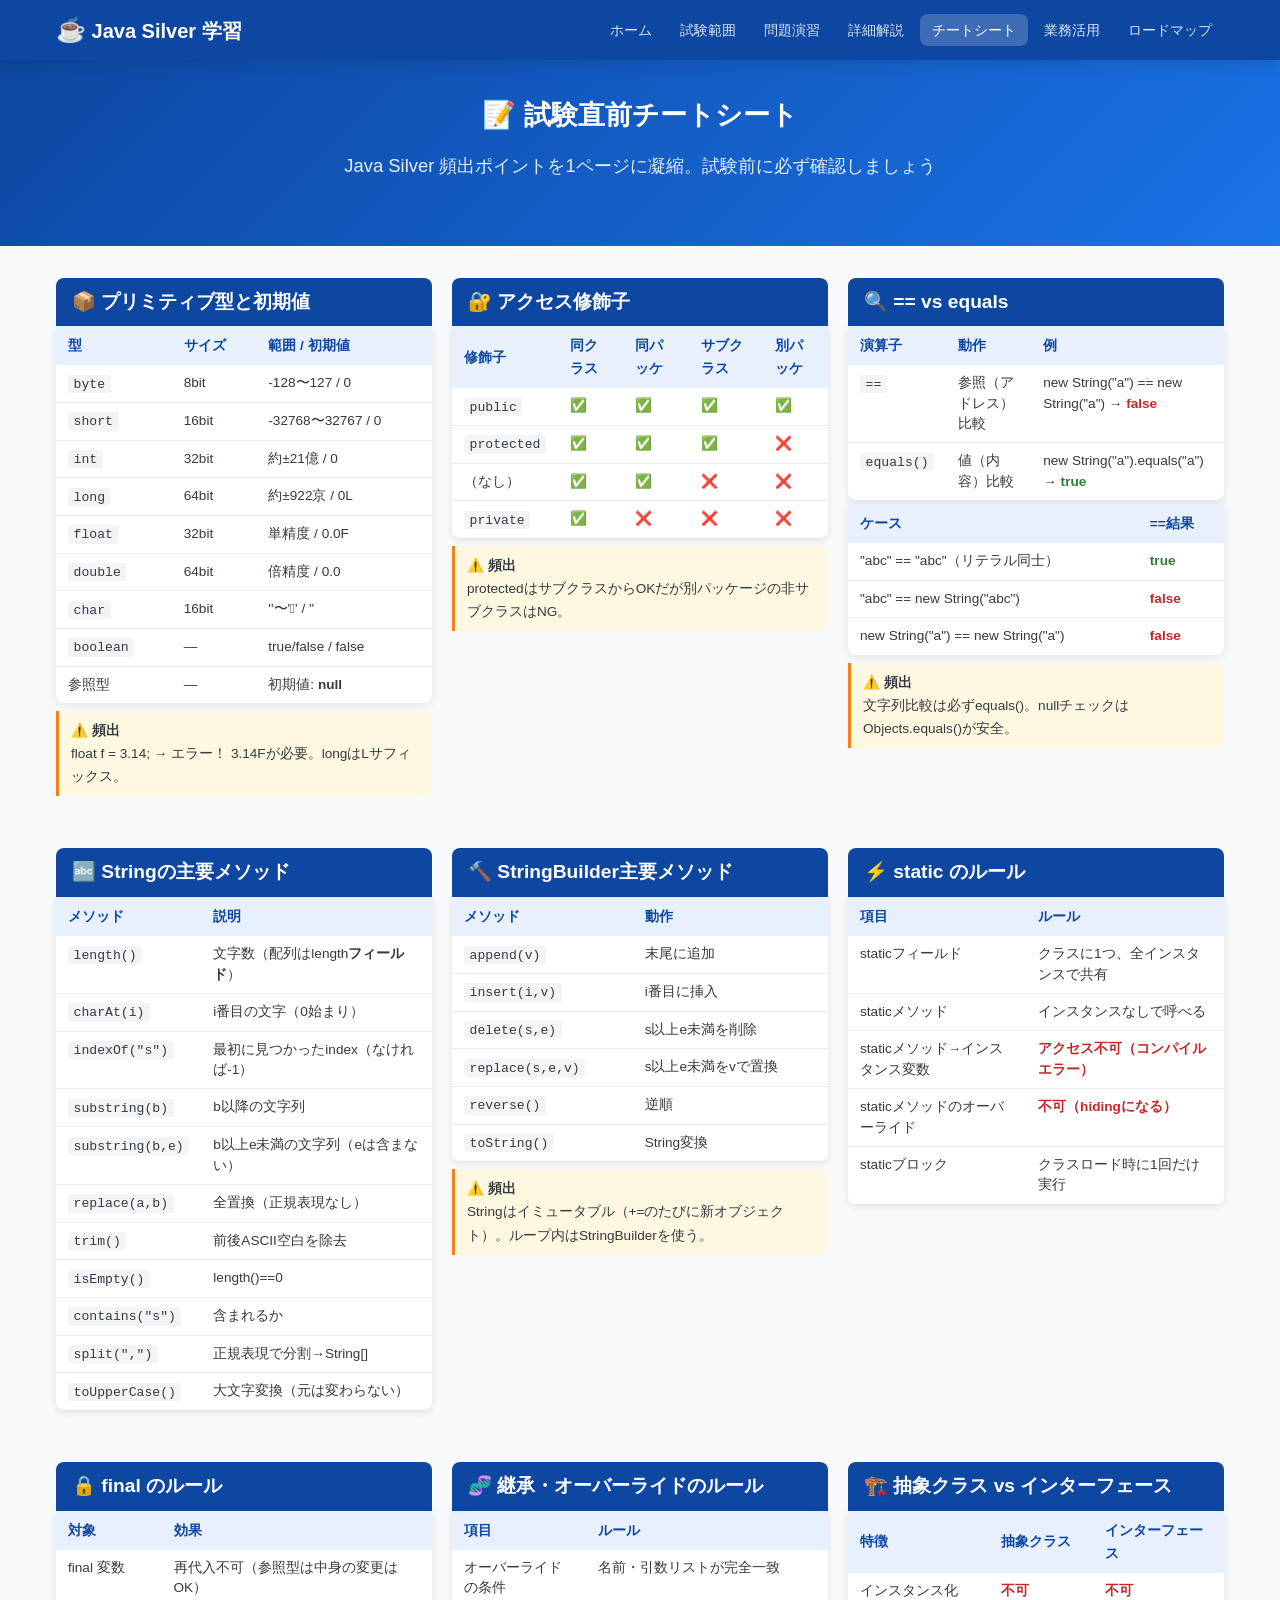
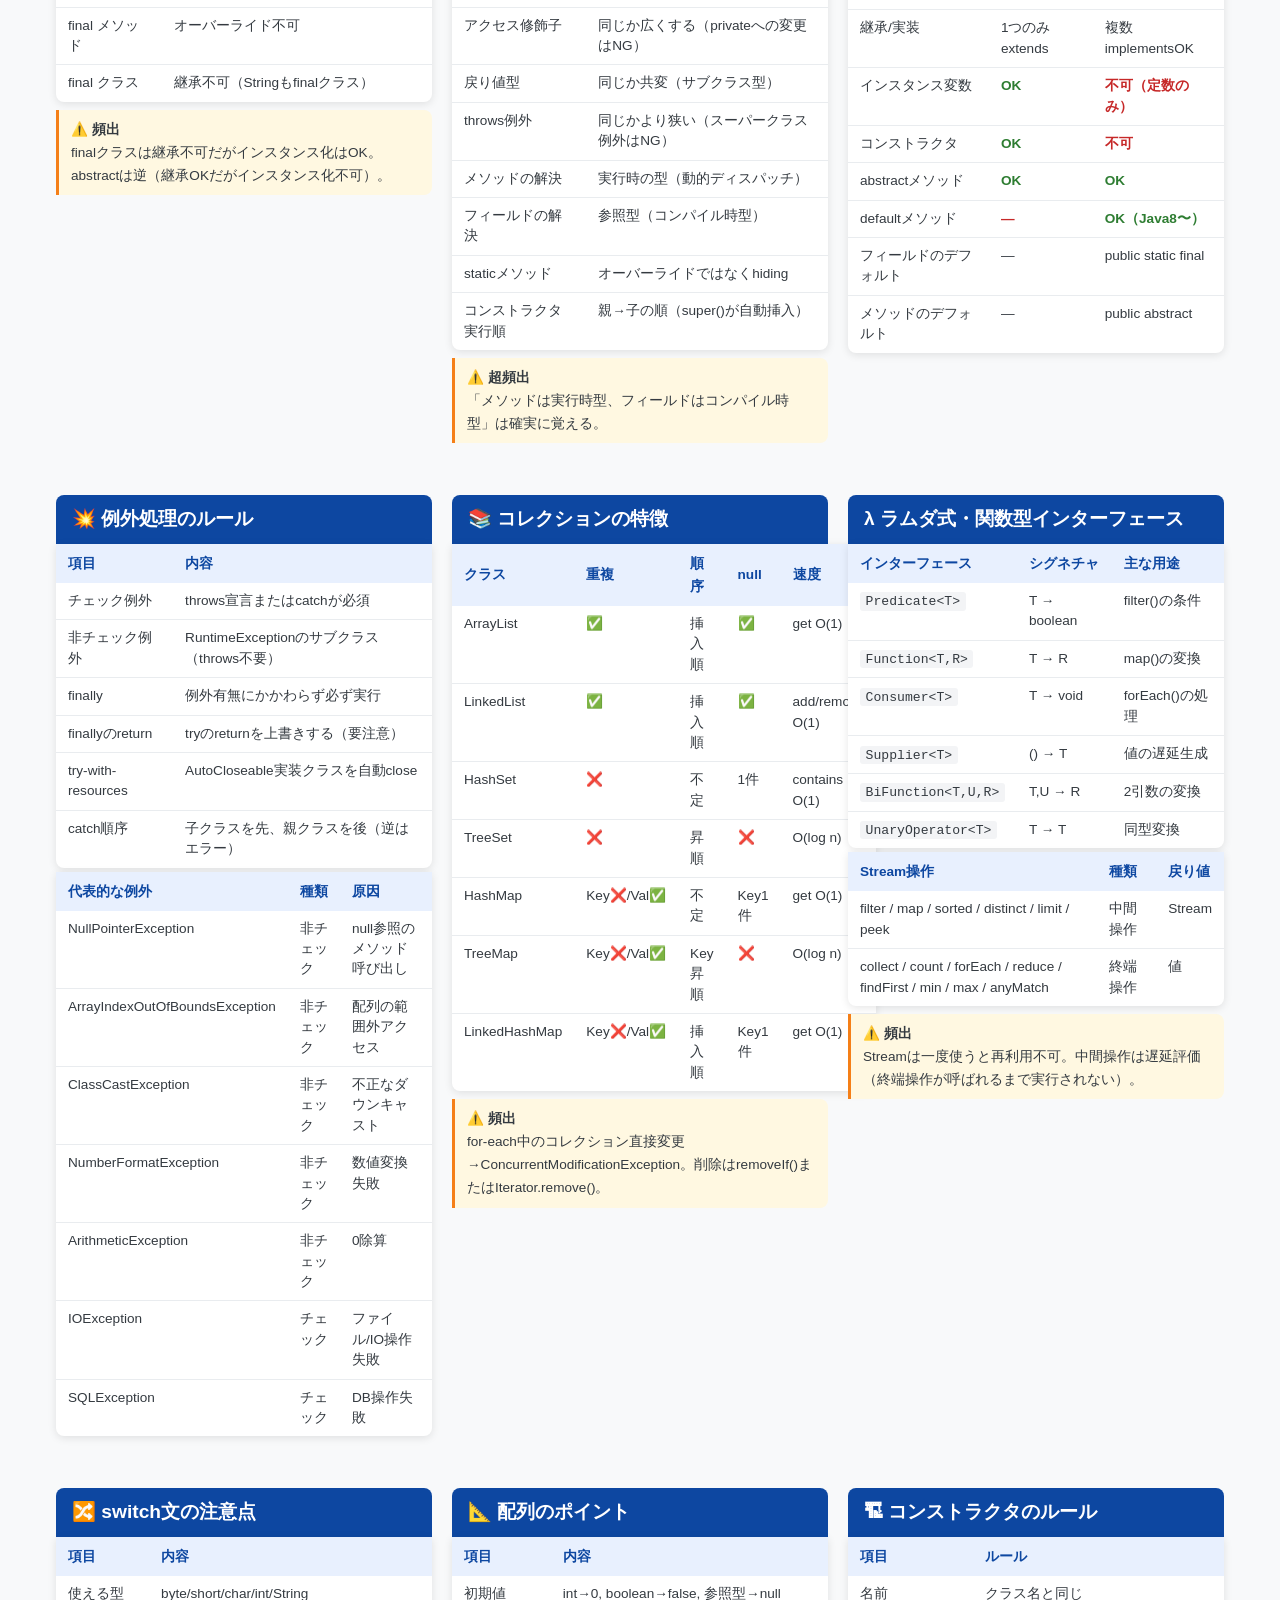
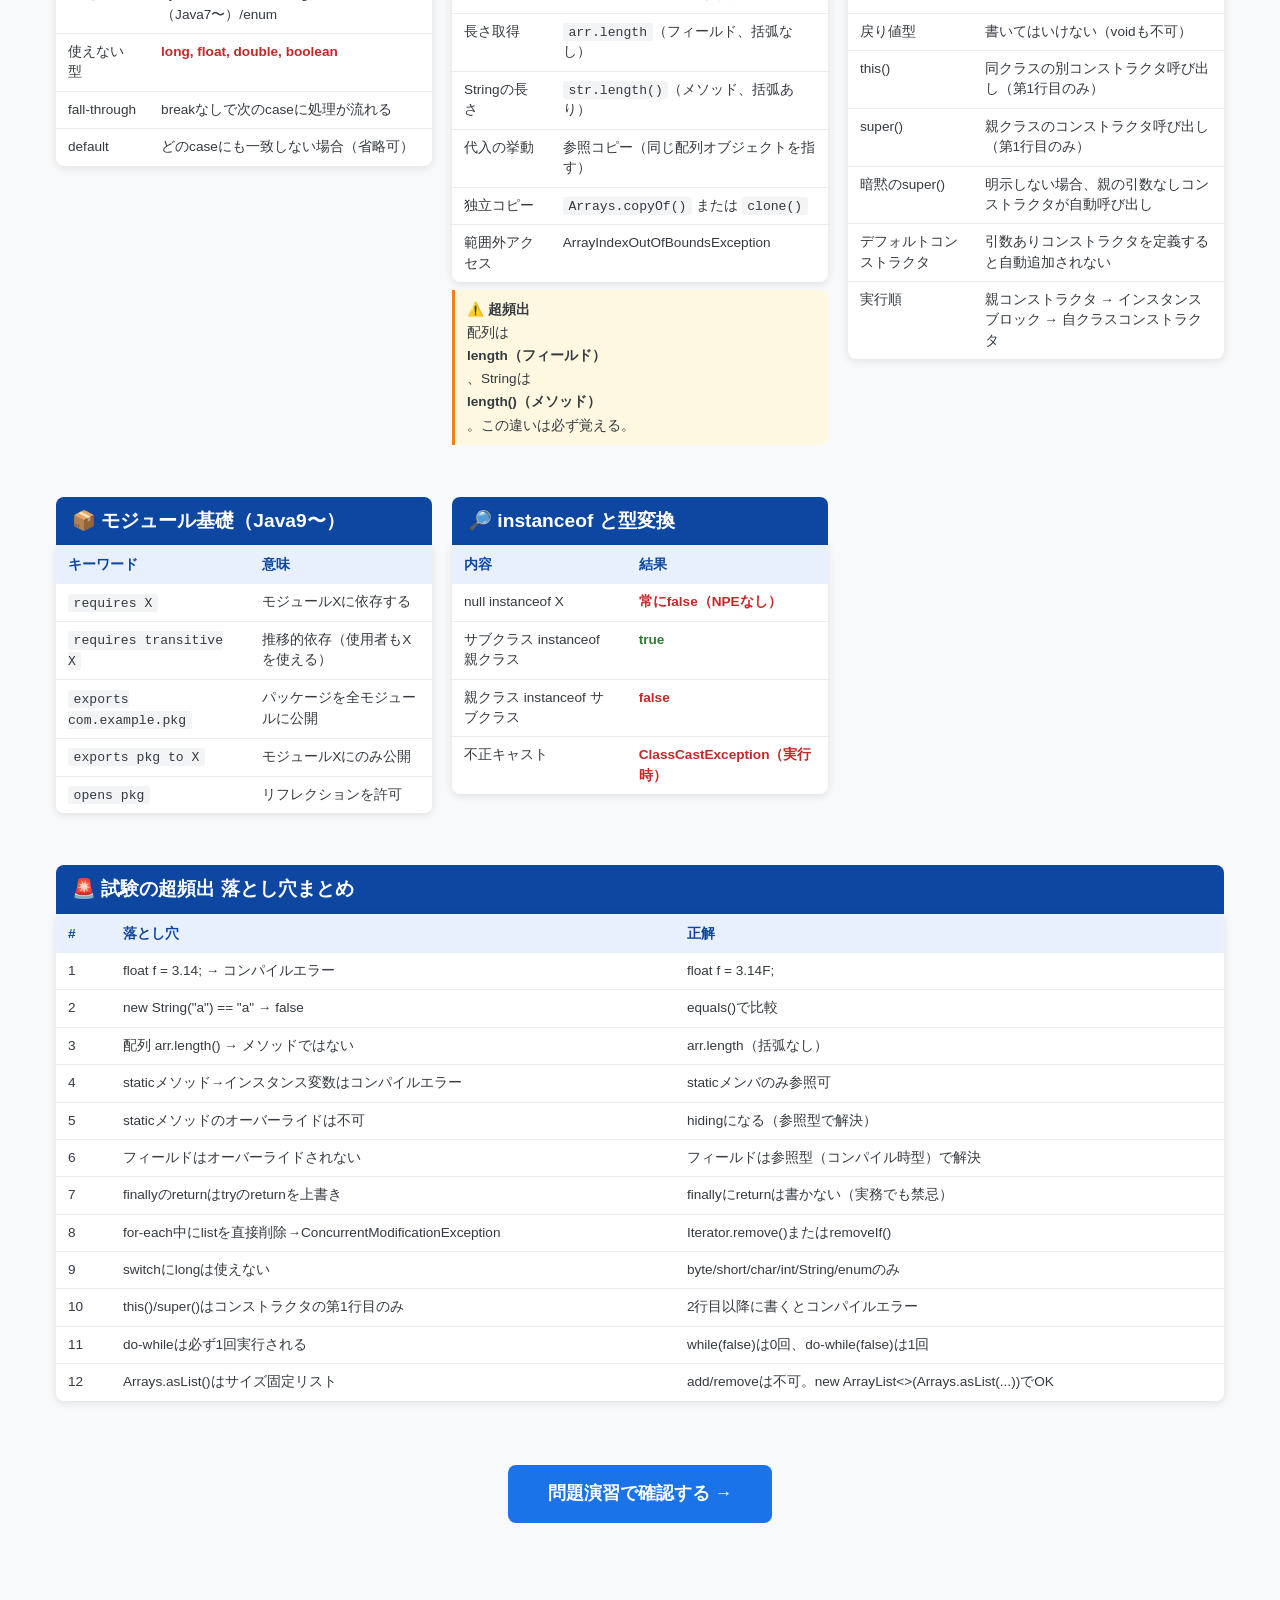
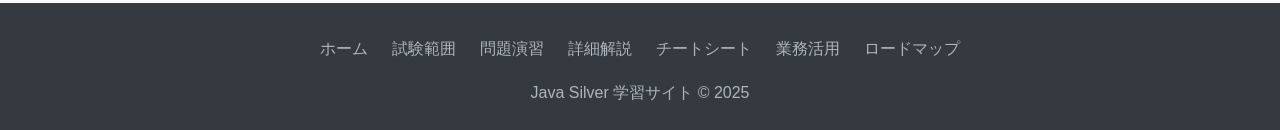
==== cheatsheet.html @ b0d3e891 "enhance: add 25 questions (total 60), add cheatsheet page, update navigation" ====
<!DOCTYPE html>
<html lang="ja">
<head>
<meta charset="UTF-8">
<meta name="viewport" content="width=device-width, initial-scale=1.0">
<title>チートシート | Java Silver 学習サイト</title>
<link rel="stylesheet" href="css/style.css">
<style>
.cs-section { margin-bottom: 2rem; }
.cs-section h2 { font-size:1.2rem; background:var(--primary-dark); color:white; padding:0.5rem 1rem; border-radius:var(--radius) var(--radius) 0 0; margin:0; }
.cs-table { width:100%; border-collapse:collapse; background:white; border-radius:0 0 var(--radius) var(--radius); overflow:hidden; box-shadow:var(--shadow); }
.cs-table th { background:var(--primary-light); color:var(--primary-dark); padding:0.5rem 0.75rem; text-align:left; font-size:0.85rem; }
.cs-table td { padding:0.5rem 0.75rem; border-bottom:1px solid var(--gray-200); font-size:0.85rem; vertical-align:top; line-height:1.5; }
.cs-table tr:last-child td { border-bottom:none; }
.cs-table tr:hover td { background:var(--gray-100); }
.ok  { color:var(--success); font-weight:700; }
.ng  { color:var(--error);   font-weight:700; }
.cs-code { font-family:'Consolas','Fira Code',monospace; font-size:0.82rem; background:#f3f4f6; padding:0.1rem 0.35rem; border-radius:3px; }
.cs-grid { display:grid; grid-template-columns:repeat(auto-fill,minmax(320px,1fr)); gap:1.25rem; }
.tip { background:var(--warning-light); border-left:3px solid var(--warning); padding:0.5rem 0.75rem; border-radius:0 var(--radius) var(--radius) 0; font-size:0.85rem; margin-top:0.5rem; }
.tip strong { display:block; }
</style>
</head>
<body>

<nav class="navbar">
  <div class="nav-inner">
    <div class="nav-logo"><a href="index.html" style="color:white;text-decoration:none"><span>☕</span> Java Silver 学習</a></div>
    <button class="nav-toggle" aria-label="メニュー">☰</button>
    <ul class="nav-links">
      <li><a href="index.html">ホーム</a></li>
      <li><a href="exam.html">試験範囲</a></li>
      <li><a href="questions.html">問題演習</a></li>
      <li><a href="explanation.html">詳細解説</a></li>
      <li><a href="cheatsheet.html">チートシート</a></li>
      <li><a href="practical.html">業務活用</a></li>
      <li><a href="roadmap.html">ロードマップ</a></li>
    </ul>
  </div>
</nav>

<section class="hero" style="padding:2rem 1rem">
  <h1 style="font-size:1.7rem">📝 試験直前チートシート</h1>
  <p>Java Silver 頻出ポイントを1ページに凝縮。試験前に必ず確認しましょう</p>
</section>

<div class="container">

<div class="cs-grid">

  <!-- データ型 -->
  <section class="cs-section">
    <h2>📦 プリミティブ型と初期値</h2>
    <table class="cs-table">
      <tr><th>型</th><th>サイズ</th><th>範囲 / 初期値</th></tr>
      <tr><td><span class="cs-code">byte</span></td><td>8bit</td><td>-128〜127 / 0</td></tr>
      <tr><td><span class="cs-code">short</span></td><td>16bit</td><td>-32768〜32767 / 0</td></tr>
      <tr><td><span class="cs-code">int</span></td><td>32bit</td><td>約±21億 / 0</td></tr>
      <tr><td><span class="cs-code">long</span></td><td>64bit</td><td>約±922京 / 0L</td></tr>
      <tr><td><span class="cs-code">float</span></td><td>32bit</td><td>単精度 / 0.0F</td></tr>
      <tr><td><span class="cs-code">double</span></td><td>64bit</td><td>倍精度 / 0.0</td></tr>
      <tr><td><span class="cs-code">char</span></td><td>16bit</td><td>' '〜'￿' / ' '</td></tr>
      <tr><td><span class="cs-code">boolean</span></td><td>—</td><td>true/false / false</td></tr>
      <tr><td>参照型</td><td>—</td><td>初期値: <strong>null</strong></td></tr>
    </table>
    <div class="tip"><strong>⚠️ 頻出</strong>float f = 3.14; → エラー！ 3.14Fが必要。longはLサフィックス。</div>
  </section>

  <!-- アクセス修飾子 -->
  <section class="cs-section">
    <h2>🔐 アクセス修飾子</h2>
    <table class="cs-table">
      <tr><th>修飾子</th><th>同クラス</th><th>同パッケ</th><th>サブクラス</th><th>別パッケ</th></tr>
      <tr><td><span class="cs-code">public</span></td><td class="ok">✅</td><td class="ok">✅</td><td class="ok">✅</td><td class="ok">✅</td></tr>
      <tr><td><span class="cs-code">protected</span></td><td class="ok">✅</td><td class="ok">✅</td><td class="ok">✅</td><td class="ng">❌</td></tr>
      <tr><td>（なし）</td><td class="ok">✅</td><td class="ok">✅</td><td class="ng">❌</td><td class="ng">❌</td></tr>
      <tr><td><span class="cs-code">private</span></td><td class="ok">✅</td><td class="ng">❌</td><td class="ng">❌</td><td class="ng">❌</td></tr>
    </table>
    <div class="tip"><strong>⚠️ 頻出</strong>protectedはサブクラスからOKだが別パッケージの非サブクラスはNG。</div>
  </section>

  <!-- == vs equals -->
  <section class="cs-section">
    <h2>🔍 == vs equals</h2>
    <table class="cs-table">
      <tr><th>演算子</th><th>動作</th><th>例</th></tr>
      <tr><td><span class="cs-code">==</span></td><td>参照（アドレス）比較</td><td>new String("a") == new String("a") → <span class="ng">false</span></td></tr>
      <tr><td><span class="cs-code">equals()</span></td><td>値（内容）比較</td><td>new String("a").equals("a") → <span class="ok">true</span></td></tr>
    </table>
    <table class="cs-table" style="margin-top:4px">
      <tr><th>ケース</th><th>==結果</th></tr>
      <tr><td>"abc" == "abc"（リテラル同士）</td><td class="ok">true</td></tr>
      <tr><td>"abc" == new String("abc")</td><td class="ng">false</td></tr>
      <tr><td>new String("a") == new String("a")</td><td class="ng">false</td></tr>
    </table>
    <div class="tip"><strong>⚠️ 頻出</strong>文字列比較は必ずequals()。nullチェックはObjects.equals()が安全。</div>
  </section>

  <!-- String主要メソッド -->
  <section class="cs-section">
    <h2>🔤 Stringの主要メソッド</h2>
    <table class="cs-table">
      <tr><th>メソッド</th><th>説明</th></tr>
      <tr><td><span class="cs-code">length()</span></td><td>文字数（配列はlength<strong>フィールド</strong>）</td></tr>
      <tr><td><span class="cs-code">charAt(i)</span></td><td>i番目の文字（0始まり）</td></tr>
      <tr><td><span class="cs-code">indexOf("s")</span></td><td>最初に見つかったindex（なければ-1）</td></tr>
      <tr><td><span class="cs-code">substring(b)</span></td><td>b以降の文字列</td></tr>
      <tr><td><span class="cs-code">substring(b,e)</span></td><td>b以上e未満の文字列（eは含まない）</td></tr>
      <tr><td><span class="cs-code">replace(a,b)</span></td><td>全置換（正規表現なし）</td></tr>
      <tr><td><span class="cs-code">trim()</span></td><td>前後ASCII空白を除去</td></tr>
      <tr><td><span class="cs-code">isEmpty()</span></td><td>length()==0</td></tr>
      <tr><td><span class="cs-code">contains("s")</span></td><td>含まれるか</td></tr>
      <tr><td><span class="cs-code">split(",")</span></td><td>正規表現で分割→String[]</td></tr>
      <tr><td><span class="cs-code">toUpperCase()</span></td><td>大文字変換（元は変わらない）</td></tr>
    </table>
  </section>

  <!-- StringBuilder -->
  <section class="cs-section">
    <h2>🔨 StringBuilder主要メソッド</h2>
    <table class="cs-table">
      <tr><th>メソッド</th><th>動作</th></tr>
      <tr><td><span class="cs-code">append(v)</span></td><td>末尾に追加</td></tr>
      <tr><td><span class="cs-code">insert(i,v)</span></td><td>i番目に挿入</td></tr>
      <tr><td><span class="cs-code">delete(s,e)</span></td><td>s以上e未満を削除</td></tr>
      <tr><td><span class="cs-code">replace(s,e,v)</span></td><td>s以上e未満をvで置換</td></tr>
      <tr><td><span class="cs-code">reverse()</span></td><td>逆順</td></tr>
      <tr><td><span class="cs-code">toString()</span></td><td>String変換</td></tr>
    </table>
    <div class="tip"><strong>⚠️ 頻出</strong>Stringはイミュータブル（+=のたびに新オブジェクト）。ループ内はStringBuilderを使う。</div>
  </section>

  <!-- static -->
  <section class="cs-section">
    <h2>⚡ static のルール</h2>
    <table class="cs-table">
      <tr><th>項目</th><th>ルール</th></tr>
      <tr><td>staticフィールド</td><td>クラスに1つ、全インスタンスで共有</td></tr>
      <tr><td>staticメソッド</td><td>インスタンスなしで呼べる</td></tr>
      <tr><td>staticメソッド→インスタンス変数</td><td class="ng">アクセス不可（コンパイルエラー）</td></tr>
      <tr><td>staticメソッドのオーバーライド</td><td class="ng">不可（hidingになる）</td></tr>
      <tr><td>staticブロック</td><td>クラスロード時に1回だけ実行</td></tr>
    </table>
  </section>

  <!-- final -->
  <section class="cs-section">
    <h2>🔒 final のルール</h2>
    <table class="cs-table">
      <tr><th>対象</th><th>効果</th></tr>
      <tr><td>final 変数</td><td>再代入不可（参照型は中身の変更はOK）</td></tr>
      <tr><td>final メソッド</td><td>オーバーライド不可</td></tr>
      <tr><td>final クラス</td><td>継承不可（Stringもfinalクラス）</td></tr>
    </table>
    <div class="tip"><strong>⚠️ 頻出</strong>finalクラスは継承不可だがインスタンス化はOK。abstractは逆（継承OKだがインスタンス化不可）。</div>
  </section>

  <!-- 継承 / オーバーライド -->
  <section class="cs-section">
    <h2>🧬 継承・オーバーライドのルール</h2>
    <table class="cs-table">
      <tr><th>項目</th><th>ルール</th></tr>
      <tr><td>オーバーライドの条件</td><td>名前・引数リストが完全一致</td></tr>
      <tr><td>アクセス修飾子</td><td>同じか広くする（privateへの変更はNG）</td></tr>
      <tr><td>戻り値型</td><td>同じか共変（サブクラス型）</td></tr>
      <tr><td>throws例外</td><td>同じかより狭い（スーパークラス例外はNG）</td></tr>
      <tr><td>メソッドの解決</td><td>実行時の型（動的ディスパッチ）</td></tr>
      <tr><td>フィールドの解決</td><td>参照型（コンパイル時型）</td></tr>
      <tr><td>staticメソッド</td><td>オーバーライドではなくhiding</td></tr>
      <tr><td>コンストラクタ実行順</td><td>親→子の順（super()が自動挿入）</td></tr>
    </table>
    <div class="tip"><strong>⚠️ 超頻出</strong>「メソッドは実行時型、フィールドはコンパイル時型」は確実に覚える。</div>
  </section>

  <!-- 抽象クラス vs インターフェース -->
  <section class="cs-section">
    <h2>🏗️ 抽象クラス vs インターフェース</h2>
    <table class="cs-table">
      <tr><th>特徴</th><th>抽象クラス</th><th>インターフェース</th></tr>
      <tr><td>インスタンス化</td><td class="ng">不可</td><td class="ng">不可</td></tr>
      <tr><td>継承/実装</td><td>1つのみextends</td><td>複数implementsOK</td></tr>
      <tr><td>インスタンス変数</td><td class="ok">OK</td><td class="ng">不可（定数のみ）</td></tr>
      <tr><td>コンストラクタ</td><td class="ok">OK</td><td class="ng">不可</td></tr>
      <tr><td>abstractメソッド</td><td class="ok">OK</td><td class="ok">OK</td></tr>
      <tr><td>defaultメソッド</td><td class="ng">—</td><td class="ok">OK（Java8〜）</td></tr>
      <tr><td>フィールドのデフォルト</td><td>—</td><td>public static final</td></tr>
      <tr><td>メソッドのデフォルト</td><td>—</td><td>public abstract</td></tr>
    </table>
  </section>

  <!-- 例外 -->
  <section class="cs-section">
    <h2>💥 例外処理のルール</h2>
    <table class="cs-table">
      <tr><th>項目</th><th>内容</th></tr>
      <tr><td>チェック例外</td><td>throws宣言またはcatchが必須</td></tr>
      <tr><td>非チェック例外</td><td>RuntimeExceptionのサブクラス（throws不要）</td></tr>
      <tr><td>finally</td><td>例外有無にかかわらず必ず実行</td></tr>
      <tr><td>finallyのreturn</td><td>tryのreturnを上書きする（要注意）</td></tr>
      <tr><td>try-with-resources</td><td>AutoCloseable実装クラスを自動close</td></tr>
      <tr><td>catch順序</td><td>子クラスを先、親クラスを後（逆はエラー）</td></tr>
    </table>
    <table class="cs-table" style="margin-top:4px">
      <tr><th>代表的な例外</th><th>種類</th><th>原因</th></tr>
      <tr><td>NullPointerException</td><td>非チェック</td><td>null参照のメソッド呼び出し</td></tr>
      <tr><td>ArrayIndexOutOfBoundsException</td><td>非チェック</td><td>配列の範囲外アクセス</td></tr>
      <tr><td>ClassCastException</td><td>非チェック</td><td>不正なダウンキャスト</td></tr>
      <tr><td>NumberFormatException</td><td>非チェック</td><td>数値変換失敗</td></tr>
      <tr><td>ArithmeticException</td><td>非チェック</td><td>0除算</td></tr>
      <tr><td>IOException</td><td>チェック</td><td>ファイル/IO操作失敗</td></tr>
      <tr><td>SQLException</td><td>チェック</td><td>DB操作失敗</td></tr>
    </table>
  </section>

  <!-- コレクション -->
  <section class="cs-section">
    <h2>📚 コレクションの特徴</h2>
    <table class="cs-table">
      <tr><th>クラス</th><th>重複</th><th>順序</th><th>null</th><th>速度</th></tr>
      <tr><td>ArrayList</td><td class="ok">✅</td><td>挿入順</td><td class="ok">✅</td><td>get O(1)</td></tr>
      <tr><td>LinkedList</td><td class="ok">✅</td><td>挿入順</td><td class="ok">✅</td><td>add/remove O(1)</td></tr>
      <tr><td>HashSet</td><td class="ng">❌</td><td>不定</td><td>1件</td><td>contains O(1)</td></tr>
      <tr><td>TreeSet</td><td class="ng">❌</td><td>昇順</td><td class="ng">❌</td><td>O(log n)</td></tr>
      <tr><td>HashMap</td><td>Key❌/Val✅</td><td>不定</td><td>Key1件</td><td>get O(1)</td></tr>
      <tr><td>TreeMap</td><td>Key❌/Val✅</td><td>Key昇順</td><td class="ng">❌</td><td>O(log n)</td></tr>
      <tr><td>LinkedHashMap</td><td>Key❌/Val✅</td><td>挿入順</td><td>Key1件</td><td>get O(1)</td></tr>
    </table>
    <div class="tip"><strong>⚠️ 頻出</strong>for-each中のコレクション直接変更→ConcurrentModificationException。削除はremoveIf()またはIterator.remove()。</div>
  </section>

  <!-- ラムダ式 -->
  <section class="cs-section">
    <h2>λ ラムダ式・関数型インターフェース</h2>
    <table class="cs-table">
      <tr><th>インターフェース</th><th>シグネチャ</th><th>主な用途</th></tr>
      <tr><td><span class="cs-code">Predicate&lt;T&gt;</span></td><td>T → boolean</td><td>filter()の条件</td></tr>
      <tr><td><span class="cs-code">Function&lt;T,R&gt;</span></td><td>T → R</td><td>map()の変換</td></tr>
      <tr><td><span class="cs-code">Consumer&lt;T&gt;</span></td><td>T → void</td><td>forEach()の処理</td></tr>
      <tr><td><span class="cs-code">Supplier&lt;T&gt;</span></td><td>() → T</td><td>値の遅延生成</td></tr>
      <tr><td><span class="cs-code">BiFunction&lt;T,U,R&gt;</span></td><td>T,U → R</td><td>2引数の変換</td></tr>
      <tr><td><span class="cs-code">UnaryOperator&lt;T&gt;</span></td><td>T → T</td><td>同型変換</td></tr>
    </table>
    <table class="cs-table" style="margin-top:4px">
      <tr><th>Stream操作</th><th>種類</th><th>戻り値</th></tr>
      <tr><td>filter / map / sorted / distinct / limit / peek</td><td>中間操作</td><td>Stream</td></tr>
      <tr><td>collect / count / forEach / reduce / findFirst / min / max / anyMatch</td><td>終端操作</td><td>値</td></tr>
    </table>
    <div class="tip"><strong>⚠️ 頻出</strong>Streamは一度使うと再利用不可。中間操作は遅延評価（終端操作が呼ばれるまで実行されない）。</div>
  </section>

  <!-- switch -->
  <section class="cs-section">
    <h2>🔀 switch文の注意点</h2>
    <table class="cs-table">
      <tr><th>項目</th><th>内容</th></tr>
      <tr><td>使える型</td><td>byte/short/char/int/String（Java7〜）/enum</td></tr>
      <tr><td>使えない型</td><td class="ng">long, float, double, boolean</td></tr>
      <tr><td>fall-through</td><td>breakなしで次のcaseに処理が流れる</td></tr>
      <tr><td>default</td><td>どのcaseにも一致しない場合（省略可）</td></tr>
    </table>
  </section>

  <!-- 配列 -->
  <section class="cs-section">
    <h2>📐 配列のポイント</h2>
    <table class="cs-table">
      <tr><th>項目</th><th>内容</th></tr>
      <tr><td>初期値</td><td>int→0, boolean→false, 参照型→null</td></tr>
      <tr><td>長さ取得</td><td><span class="cs-code">arr.length</span>（フィールド、括弧なし）</td></tr>
      <tr><td>Stringの長さ</td><td><span class="cs-code">str.length()</span>（メソッド、括弧あり）</td></tr>
      <tr><td>代入の挙動</td><td>参照コピー（同じ配列オブジェクトを指す）</td></tr>
      <tr><td>独立コピー</td><td><span class="cs-code">Arrays.copyOf()</span> または <span class="cs-code">clone()</span></td></tr>
      <tr><td>範囲外アクセス</td><td>ArrayIndexOutOfBoundsException</td></tr>
    </table>
    <div class="tip"><strong>⚠️ 超頻出</strong>配列は<strong>length（フィールド）</strong>、Stringは<strong>length()（メソッド）</strong>。この違いは必ず覚える。</div>
  </section>

  <!-- コンストラクタ -->
  <section class="cs-section">
    <h2>🏗 コンストラクタのルール</h2>
    <table class="cs-table">
      <tr><th>項目</th><th>ルール</th></tr>
      <tr><td>名前</td><td>クラス名と同じ</td></tr>
      <tr><td>戻り値型</td><td>書いてはいけない（voidも不可）</td></tr>
      <tr><td>this()</td><td>同クラスの別コンストラクタ呼び出し（第1行目のみ）</td></tr>
      <tr><td>super()</td><td>親クラスのコンストラクタ呼び出し（第1行目のみ）</td></tr>
      <tr><td>暗黙のsuper()</td><td>明示しない場合、親の引数なしコンストラクタが自動呼び出し</td></tr>
      <tr><td>デフォルトコンストラクタ</td><td>引数ありコンストラクタを定義すると自動追加されない</td></tr>
      <tr><td>実行順</td><td>親コンストラクタ → インスタンスブロック → 自クラスコンストラクタ</td></tr>
    </table>
  </section>

  <!-- モジュール -->
  <section class="cs-section">
    <h2>📦 モジュール基礎（Java9〜）</h2>
    <table class="cs-table">
      <tr><th>キーワード</th><th>意味</th></tr>
      <tr><td><span class="cs-code">requires X</span></td><td>モジュールXに依存する</td></tr>
      <tr><td><span class="cs-code">requires transitive X</span></td><td>推移的依存（使用者もXを使える）</td></tr>
      <tr><td><span class="cs-code">exports com.example.pkg</span></td><td>パッケージを全モジュールに公開</td></tr>
      <tr><td><span class="cs-code">exports pkg to X</span></td><td>モジュールXにのみ公開</td></tr>
      <tr><td><span class="cs-code">opens pkg</span></td><td>リフレクションを許可</td></tr>
    </table>
  </section>

  <!-- instanceof -->
  <section class="cs-section">
    <h2>🔎 instanceof と型変換</h2>
    <table class="cs-table">
      <tr><th>内容</th><th>結果</th></tr>
      <tr><td>null instanceof X</td><td class="ng">常にfalse（NPEなし）</td></tr>
      <tr><td>サブクラス instanceof 親クラス</td><td class="ok">true</td></tr>
      <tr><td>親クラス instanceof サブクラス</td><td class="ng">false</td></tr>
      <tr><td>不正キャスト</td><td class="ng">ClassCastException（実行時）</td></tr>
    </table>
  </section>

  <!-- 頻出落とし穴 -->
  <section class="cs-section" style="grid-column:1/-1">
    <h2>🚨 試験の超頻出 落とし穴まとめ</h2>
    <table class="cs-table">
      <tr><th>#</th><th>落とし穴</th><th>正解</th></tr>
      <tr><td>1</td><td>float f = 3.14; → コンパイルエラー</td><td>float f = 3.14F;</td></tr>
      <tr><td>2</td><td>new String("a") == "a" → false</td><td>equals()で比較</td></tr>
      <tr><td>3</td><td>配列 arr.length() → メソッドではない</td><td>arr.length（括弧なし）</td></tr>
      <tr><td>4</td><td>staticメソッド→インスタンス変数はコンパイルエラー</td><td>staticメンバのみ参照可</td></tr>
      <tr><td>5</td><td>staticメソッドのオーバーライドは不可</td><td>hidingになる（参照型で解決）</td></tr>
      <tr><td>6</td><td>フィールドはオーバーライドされない</td><td>フィールドは参照型（コンパイル時型）で解決</td></tr>
      <tr><td>7</td><td>finallyのreturnはtryのreturnを上書き</td><td>finallyにreturnは書かない（実務でも禁忌）</td></tr>
      <tr><td>8</td><td>for-each中にlistを直接削除→ConcurrentModificationException</td><td>Iterator.remove()またはremoveIf()</td></tr>
      <tr><td>9</td><td>switchにlongは使えない</td><td>byte/short/char/int/String/enumのみ</td></tr>
      <tr><td>10</td><td>this()/super()はコンストラクタの第1行目のみ</td><td>2行目以降に書くとコンパイルエラー</td></tr>
      <tr><td>11</td><td>do-whileは必ず1回実行される</td><td>while(false)は0回、do-while(false)は1回</td></tr>
      <tr><td>12</td><td>Arrays.asList()はサイズ固定リスト</td><td>add/removeは不可。new ArrayList<>(Arrays.asList(...))でOK</td></tr>
    </table>
  </section>

</div><!-- end cs-grid -->

<div class="text-center" style="margin-top:2rem">
  <a href="questions.html" class="btn btn-primary btn-lg">問題演習で確認する →</a>
</div>

</div>

<footer>
  <div class="footer-links">
    <a href="index.html">ホーム</a>
    <a href="exam.html">試験範囲</a>
    <a href="questions.html">問題演習</a>
    <a href="explanation.html">詳細解説</a>
    <a href="cheatsheet.html">チートシート</a>
    <a href="practical.html">業務活用</a>
    <a href="roadmap.html">ロードマップ</a>
  </div>
  <p>Java Silver 学習サイト &copy; 2025</p>
</footer>

<script src="js/questions.js"></script>
<script src="js/storage.js"></script>
<script src="js/app.js"></script>
</body>
</html>
---- css/style.css ----
/* ===== Base ===== */
*, *::before, *::after { box-sizing: border-box; margin: 0; padding: 0; }

:root {
  --primary: #1a73e8;
  --primary-dark: #0d47a1;
  --primary-light: #e8f0fe;
  --success: #2e7d32;
  --success-light: #e8f5e9;
  --error: #c62828;
  --error-light: #ffebee;
  --warning: #f57f17;
  --warning-light: #fff8e1;
  --gray-100: #f8f9fa;
  --gray-200: #e9ecef;
  --gray-400: #adb5bd;
  --gray-600: #6c757d;
  --gray-800: #343a40;
  --white: #ffffff;
  --shadow: 0 2px 8px rgba(0,0,0,0.1);
  --shadow-md: 0 4px 16px rgba(0,0,0,0.12);
  --radius: 8px;
  --radius-lg: 12px;
}

body {
  font-family: 'Segoe UI', 'Helvetica Neue', Arial, 'Hiragino Kaku Gothic ProN', 'Hiragino Sans', Meiryo, sans-serif;
  background: var(--gray-100);
  color: var(--gray-800);
  line-height: 1.7;
  font-size: 16px;
}

a { color: var(--primary); text-decoration: none; }
a:hover { text-decoration: underline; }

/* ===== Navigation ===== */
.navbar {
  background: var(--primary-dark);
  color: white;
  padding: 0;
  position: sticky;
  top: 0;
  z-index: 1000;
  box-shadow: var(--shadow-md);
}

.nav-inner {
  max-width: 1200px;
  margin: 0 auto;
  display: flex;
  align-items: center;
  justify-content: space-between;
  padding: 0 1rem;
  height: 60px;
}

.nav-logo {
  font-size: 1.25rem;
  font-weight: 700;
  color: white;
  display: flex;
  align-items: center;
  gap: 0.5rem;
}
.nav-logo span { font-size: 1.5rem; }

.nav-links {
  display: flex;
  gap: 0.25rem;
  list-style: none;
}

.nav-links a {
  color: rgba(255,255,255,0.85);
  padding: 0.5rem 0.75rem;
  border-radius: var(--radius);
  font-size: 0.9rem;
  transition: background 0.2s, color 0.2s;
  white-space: nowrap;
}
.nav-links a:hover, .nav-links a.active {
  background: rgba(255,255,255,0.2);
  color: white;
  text-decoration: none;
}

.nav-toggle {
  display: none;
  background: none;
  border: none;
  color: white;
  font-size: 1.5rem;
  cursor: pointer;
  padding: 0.5rem;
}

/* ===== Hero ===== */
.hero {
  background: linear-gradient(135deg, var(--primary-dark) 0%, var(--primary) 100%);
  color: white;
  text-align: center;
  padding: 4rem 1rem;
}
.hero h1 { font-size: 2.2rem; margin-bottom: 0.75rem; }
.hero p { font-size: 1.15rem; opacity: 0.9; margin-bottom: 2rem; max-width: 600px; margin-left: auto; margin-right: auto; }
.hero-badge { display: inline-block; background: rgba(255,255,255,0.2); border-radius: 20px; padding: 0.25rem 1rem; font-size: 0.85rem; margin-bottom: 1rem; }

/* ===== Container ===== */
.container { max-width: 1200px; margin: 0 auto; padding: 2rem 1rem; }
.section-title {
  font-size: 1.6rem;
  font-weight: 700;
  margin-bottom: 1.5rem;
  color: var(--primary-dark);
  display: flex;
  align-items: center;
  gap: 0.5rem;
}

/* ===== Card ===== */
.card {
  background: var(--white);
  border-radius: var(--radius-lg);
  box-shadow: var(--shadow);
  padding: 1.5rem;
  transition: box-shadow 0.2s, transform 0.2s;
}
.card:hover { box-shadow: var(--shadow-md); transform: translateY(-2px); }

.card-grid {
  display: grid;
  grid-template-columns: repeat(auto-fill, minmax(280px, 1fr));
  gap: 1.25rem;
}

.card h3 {
  color: var(--primary-dark);
  font-size: 1.1rem;
  margin-bottom: 0.5rem;
  display: flex;
  align-items: center;
  gap: 0.4rem;
}

/* ===== Button ===== */
.btn {
  display: inline-flex;
  align-items: center;
  gap: 0.4rem;
  padding: 0.6rem 1.5rem;
  border-radius: var(--radius);
  font-size: 1rem;
  font-weight: 600;
  cursor: pointer;
  border: none;
  transition: all 0.2s;
}
.btn-primary { background: var(--primary); color: white; }
.btn-primary:hover { background: var(--primary-dark); text-decoration: none; color: white; }
.btn-success { background: var(--success); color: white; }
.btn-success:hover { background: #1b5e20; }
.btn-outline { background: transparent; color: var(--primary); border: 2px solid var(--primary); }
.btn-outline:hover { background: var(--primary-light); text-decoration: none; }
.btn-lg { padding: 0.9rem 2.5rem; font-size: 1.1rem; }
.btn-sm { padding: 0.35rem 1rem; font-size: 0.85rem; }

/* ===== Code Block ===== */
.code-block {
  background: #1e1e2e;
  color: #cdd6f4;
  border-radius: var(--radius);
  padding: 1.25rem;
  font-family: 'Consolas', 'Fira Code', 'Source Code Pro', monospace;
  font-size: 0.9rem;
  line-height: 1.6;
  overflow-x: auto;
  margin: 1rem 0;
  position: relative;
}
.code-block pre { margin: 0; white-space: pre; }
.code-label {
  font-size: 0.75rem;
  color: var(--gray-400);
  background: #2a2a3e;
  padding: 0.25rem 0.75rem;
  border-radius: var(--radius) var(--radius) 0 0;
  margin-bottom: 0;
}
.code-label + .code-block { border-radius: 0 0 var(--radius) var(--radius); margin-top: 0; }

/* Syntax coloring */
.kw { color: #cba6f7; }   /* keywords */
.str { color: #a6e3a1; }  /* strings */
.num { color: #fab387; }  /* numbers */
.cmt { color: #6c7086; font-style: italic; } /* comments */
.cls { color: #89dceb; }  /* class names */
.met { color: #89b4fa; }  /* methods */
.ann { color: #f38ba8; }  /* annotations */

/* ===== Alert / Info Boxes ===== */
.box {
  border-left: 4px solid;
  padding: 1rem 1.25rem;
  border-radius: 0 var(--radius) var(--radius) 0;
  margin: 1rem 0;
}
.box-warning { background: var(--warning-light); border-color: var(--warning); }
.box-success { background: var(--success-light); border-color: var(--success); }
.box-info { background: var(--primary-light); border-color: var(--primary); }
.box-error { background: var(--error-light); border-color: var(--error); }
.box strong { display: block; margin-bottom: 0.25rem; }

/* ===== Quiz ===== */
.quiz-container {
  max-width: 860px;
  margin: 0 auto;
}

.quiz-header {
  display: flex;
  justify-content: space-between;
  align-items: center;
  margin-bottom: 1.5rem;
  flex-wrap: wrap;
  gap: 0.75rem;
}

.quiz-progress {
  font-size: 0.9rem;
  color: var(--gray-600);
}

.progress-bar-wrap {
  background: var(--gray-200);
  border-radius: 99px;
  height: 8px;
  margin-bottom: 1.5rem;
  overflow: hidden;
}
.progress-bar {
  background: var(--primary);
  height: 100%;
  border-radius: 99px;
  transition: width 0.4s ease;
}

.question-card {
  background: white;
  border-radius: var(--radius-lg);
  box-shadow: var(--shadow-md);
  padding: 2rem;
  margin-bottom: 1.5rem;
}

.question-meta {
  display: flex;
  gap: 0.5rem;
  margin-bottom: 1rem;
  flex-wrap: wrap;
}

.badge {
  display: inline-block;
  padding: 0.2rem 0.7rem;
  border-radius: 99px;
  font-size: 0.8rem;
  font-weight: 600;
}
.badge-category { background: var(--primary-light); color: var(--primary-dark); }
.badge-easy { background: #e8f5e9; color: #2e7d32; }
.badge-medium { background: #fff8e1; color: #f57f17; }
.badge-hard { background: #ffebee; color: #c62828; }

.question-text {
  font-size: 1.1rem;
  font-weight: 600;
  margin-bottom: 1.25rem;
  line-height: 1.6;
}

.choices {
  list-style: none;
  display: flex;
  flex-direction: column;
  gap: 0.75rem;
  margin-bottom: 1.5rem;
}

.choice-btn {
  width: 100%;
  text-align: left;
  padding: 0.85rem 1.25rem;
  border: 2px solid var(--gray-200);
  border-radius: var(--radius);
  background: white;
  cursor: pointer;
  font-size: 1rem;
  transition: all 0.2s;
  display: flex;
  align-items: flex-start;
  gap: 0.75rem;
  line-height: 1.5;
}
.choice-btn:hover:not(:disabled) { border-color: var(--primary); background: var(--primary-light); }
.choice-btn.correct { border-color: var(--success); background: var(--success-light); color: var(--success); font-weight: 600; }
.choice-btn.wrong { border-color: var(--error); background: var(--error-light); color: var(--error); }
.choice-btn:disabled { cursor: default; }
.choice-label { font-weight: 700; min-width: 1.5rem; }

.explanation {
  background: var(--primary-light);
  border-left: 4px solid var(--primary);
  border-radius: 0 var(--radius) var(--radius) 0;
  padding: 1.25rem;
  margin-top: 1rem;
  display: none;
}
.explanation.show { display: block; }
.explanation h4 { color: var(--primary-dark); margin-bottom: 0.5rem; }

.quiz-controls {
  display: flex;
  gap: 1rem;
  flex-wrap: wrap;
  justify-content: space-between;
  align-items: center;
}

.score-display {
  background: white;
  border-radius: var(--radius-lg);
  box-shadow: var(--shadow-md);
  padding: 2.5rem;
  text-align: center;
}
.score-circle {
  width: 140px;
  height: 140px;
  border-radius: 50%;
  background: var(--primary-light);
  border: 6px solid var(--primary);
  display: flex;
  flex-direction: column;
  align-items: center;
  justify-content: center;
  margin: 0 auto 1.5rem;
}
.score-num { font-size: 2.5rem; font-weight: 700; color: var(--primary); }
.score-label { font-size: 0.85rem; color: var(--gray-600); }

/* ===== Filter Bar ===== */
.filter-bar {
  display: flex;
  gap: 0.5rem;
  flex-wrap: wrap;
  margin-bottom: 1.5rem;
}
.filter-btn {
  padding: 0.4rem 1rem;
  border: 2px solid var(--gray-200);
  border-radius: 99px;
  background: white;
  cursor: pointer;
  font-size: 0.9rem;
  transition: all 0.2s;
}
.filter-btn:hover { border-color: var(--primary); color: var(--primary); }
.filter-btn.active { background: var(--primary); color: white; border-color: var(--primary); }

/* ===== Exam / Range Table ===== */
.range-table { width: 100%; border-collapse: collapse; }
.range-table th { background: var(--primary-dark); color: white; padding: 0.75rem 1rem; text-align: left; }
.range-table td { padding: 0.75rem 1rem; border-bottom: 1px solid var(--gray-200); vertical-align: top; }
.range-table tr:hover td { background: var(--primary-light); }

/* ===== Roadmap ===== */
.roadmap-week {
  display: grid;
  grid-template-columns: 80px 1fr;
  gap: 0;
  position: relative;
  margin-bottom: 0;
}
.week-number {
  display: flex;
  flex-direction: column;
  align-items: center;
  gap: 0;
}
.week-badge {
  background: var(--primary);
  color: white;
  font-weight: 700;
  width: 48px;
  height: 48px;
  border-radius: 50%;
  display: flex;
  align-items: center;
  justify-content: center;
  font-size: 1rem;
  z-index: 1;
  position: relative;
}
.week-line {
  width: 2px;
  background: var(--gray-200);
  flex: 1;
  margin: 0 auto;
}
.week-content {
  padding: 0 0 2rem 1.5rem;
}
.week-content h3 { color: var(--primary-dark); margin-bottom: 0.5rem; }

/* ===== Detail / Explanation Page ===== */
.detail-nav {
  position: sticky;
  top: 60px;
  background: white;
  border-bottom: 1px solid var(--gray-200);
  padding: 0.5rem 1rem;
  overflow-x: auto;
  white-space: nowrap;
  z-index: 100;
}
.detail-nav a {
  display: inline-block;
  padding: 0.4rem 0.85rem;
  border-radius: 99px;
  font-size: 0.85rem;
  color: var(--gray-600);
  margin-right: 0.25rem;
}
.detail-nav a:hover, .detail-nav a.active { background: var(--primary-light); color: var(--primary); text-decoration: none; }

.detail-section { margin-bottom: 3rem; scroll-margin-top: 120px; }
.detail-section h2 {
  font-size: 1.5rem;
  color: var(--primary-dark);
  border-bottom: 3px solid var(--primary);
  padding-bottom: 0.5rem;
  margin-bottom: 1.25rem;
}
.detail-section h3 { font-size: 1.15rem; color: var(--gray-800); margin: 1.25rem 0 0.5rem; }

.step-list { list-style: none; counter-reset: step; }
.step-list li {
  counter-increment: step;
  display: flex;
  gap: 1rem;
  margin-bottom: 0.75rem;
  align-items: flex-start;
}
.step-list li::before {
  content: counter(step);
  background: var(--primary);
  color: white;
  font-weight: 700;
  width: 1.75rem;
  height: 1.75rem;
  border-radius: 50%;
  display: flex;
  align-items: center;
  justify-content: center;
  flex-shrink: 0;
  font-size: 0.85rem;
  margin-top: 0.1rem;
}

/* ===== Practical Page ===== */
.practical-card {
  background: white;
  border-radius: var(--radius-lg);
  box-shadow: var(--shadow);
  padding: 1.75rem;
  margin-bottom: 1.5rem;
  border-left: 4px solid var(--primary);
}
.practical-card h3 { color: var(--primary-dark); font-size: 1.2rem; margin-bottom: 0.75rem; }
.tag-list { display: flex; gap: 0.4rem; flex-wrap: wrap; margin-bottom: 0.75rem; }
.tag { background: var(--primary-light); color: var(--primary-dark); padding: 0.2rem 0.6rem; border-radius: 4px; font-size: 0.8rem; }

/* ===== Stats ===== */
.stats-grid { display: grid; grid-template-columns: repeat(auto-fill, minmax(160px, 1fr)); gap: 1rem; margin-bottom: 2rem; }
.stat-card { background: white; border-radius: var(--radius-lg); box-shadow: var(--shadow); padding: 1.25rem; text-align: center; }
.stat-num { font-size: 2rem; font-weight: 700; color: var(--primary); }
.stat-label { font-size: 0.85rem; color: var(--gray-600); margin-top: 0.25rem; }

/* ===== Table of Contents ===== */
.toc {
  background: var(--primary-light);
  border-radius: var(--radius-lg);
  padding: 1.5rem;
  margin-bottom: 2rem;
}
.toc h3 { color: var(--primary-dark); margin-bottom: 0.75rem; }
.toc ol { padding-left: 1.5rem; }
.toc li { margin-bottom: 0.3rem; }

/* ===== Footer ===== */
footer {
  background: var(--gray-800);
  color: var(--gray-400);
  text-align: center;
  padding: 2rem 1rem;
  margin-top: 3rem;
}
footer a { color: var(--gray-400); }
footer a:hover { color: white; }
.footer-links { display: flex; gap: 1.5rem; justify-content: center; flex-wrap: wrap; margin-bottom: 1rem; }

/* ===== Responsive ===== */
@media (max-width: 768px) {
  .hero h1 { font-size: 1.6rem; }
  .hero p { font-size: 1rem; }
  .nav-links {
    display: none;
    flex-direction: column;
    position: absolute;
    top: 60px;
    left: 0;
    right: 0;
    background: var(--primary-dark);
    padding: 1rem;
    gap: 0.25rem;
  }
  .nav-links.open { display: flex; }
  .nav-toggle { display: block; }
  .navbar { position: relative; }
  .card-grid { grid-template-columns: 1fr; }
  .stats-grid { grid-template-columns: repeat(2, 1fr); }
  .question-card { padding: 1.25rem; }
  .quiz-controls { flex-direction: column; align-items: stretch; }
  .roadmap-week { grid-template-columns: 60px 1fr; }
  .range-table { font-size: 0.9rem; }
  .range-table th, .range-table td { padding: 0.5rem 0.6rem; }
  .container { padding: 1.25rem 0.75rem; }
}

@media (max-width: 480px) {
  .btn-lg { padding: 0.75rem 1.5rem; font-size: 1rem; }
  .score-circle { width: 110px; height: 110px; }
  .score-num { font-size: 2rem; }
}

/* ===== Utility ===== */
.text-center { text-align: center; }
.mt-1 { margin-top: 0.5rem; }
.mt-2 { margin-top: 1rem; }
.mt-3 { margin-top: 1.5rem; }
.mb-1 { margin-bottom: 0.5rem; }
.mb-2 { margin-bottom: 1rem; }
.mb-3 { margin-bottom: 1.5rem; }
.hidden { display: none !important; }
.flex { display: flex; }
.flex-wrap { flex-wrap: wrap; }
.gap-1 { gap: 0.5rem; }
.gap-2 { gap: 1rem; }
.items-center { align-items: center; }
.justify-between { justify-content: space-between; }
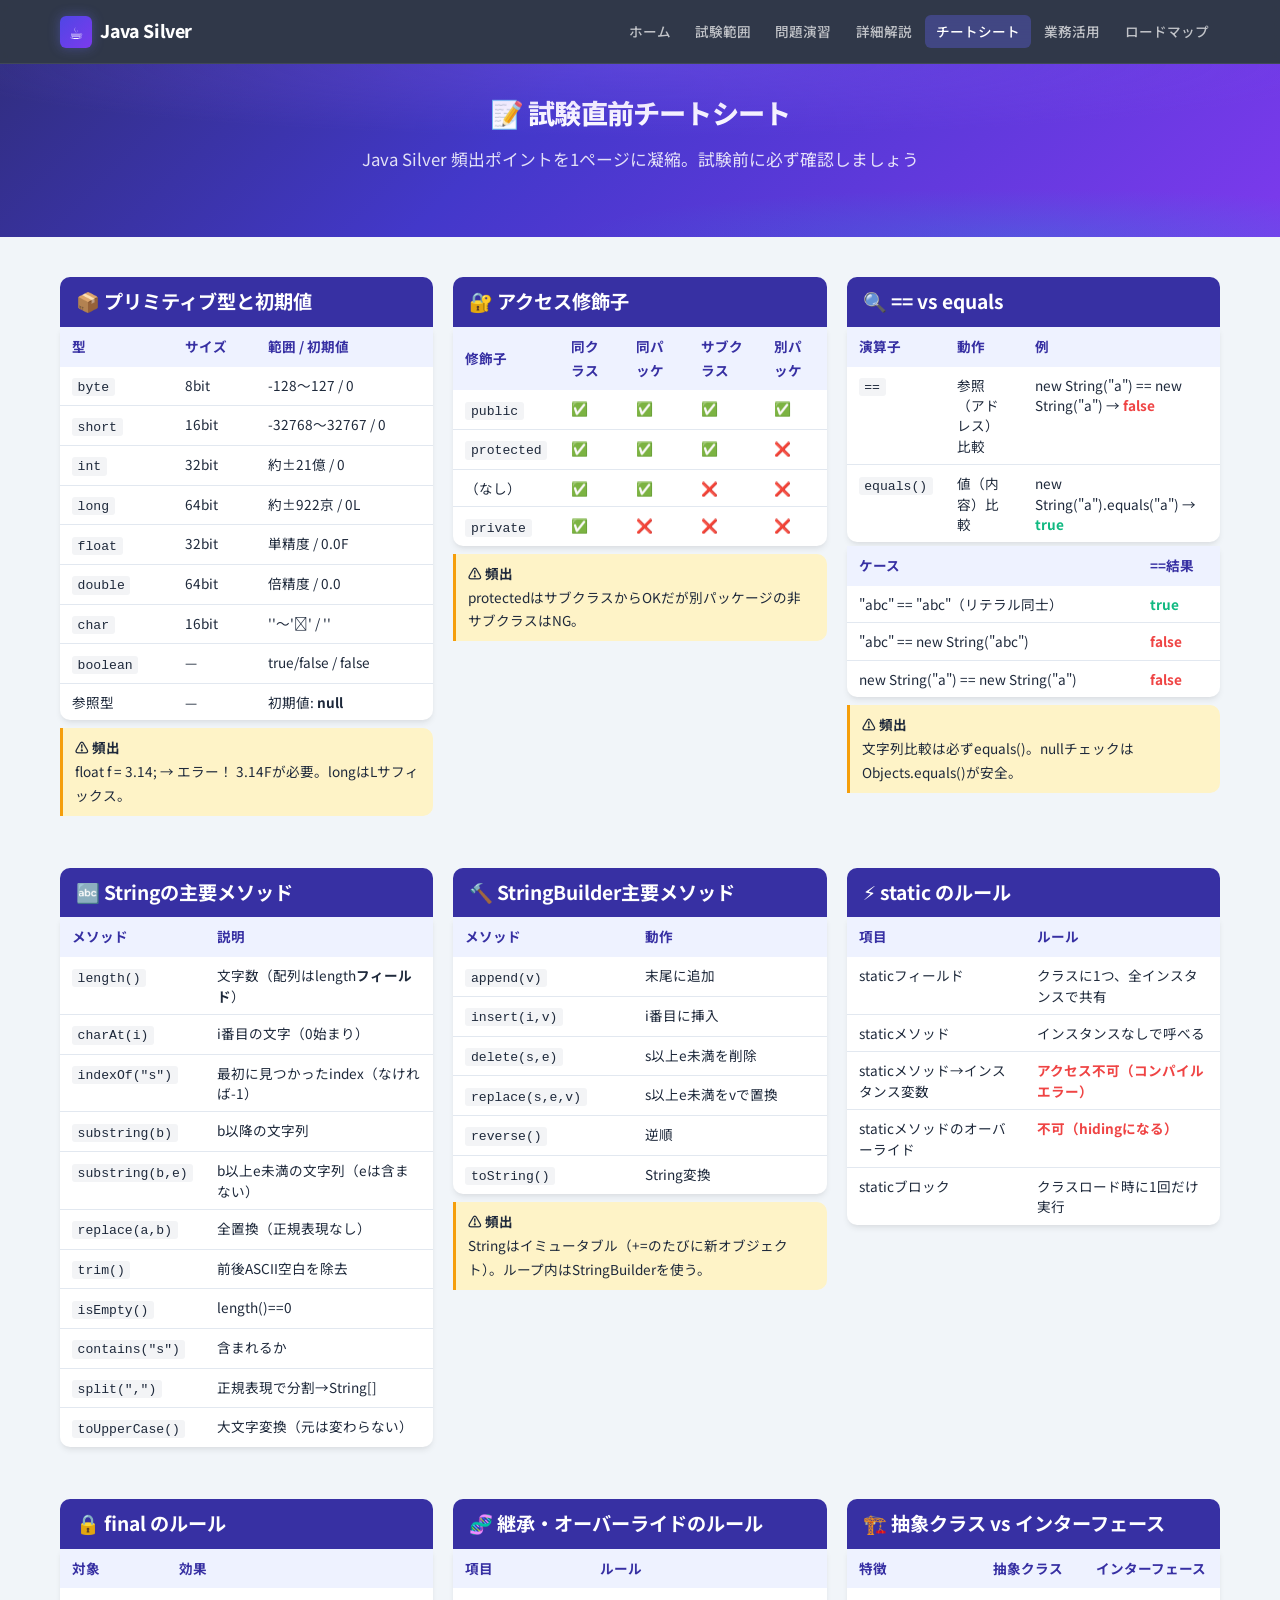
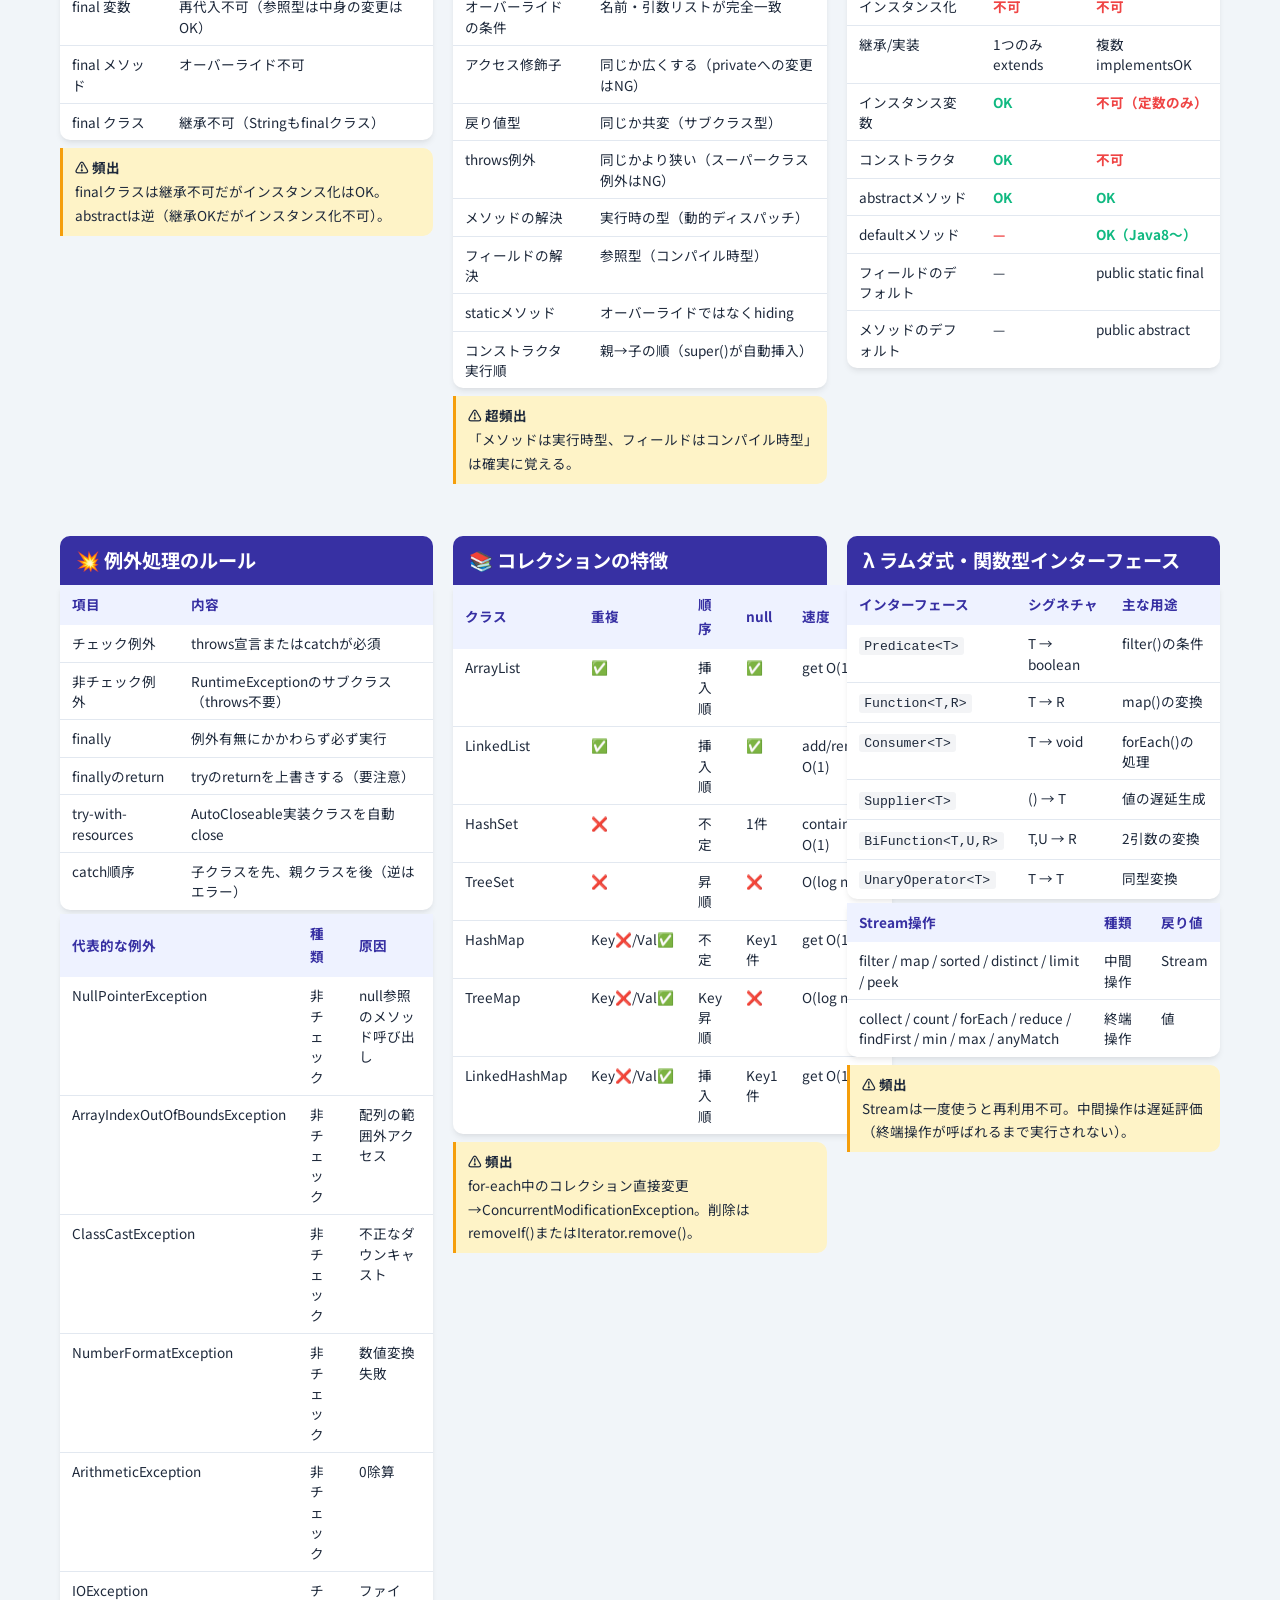
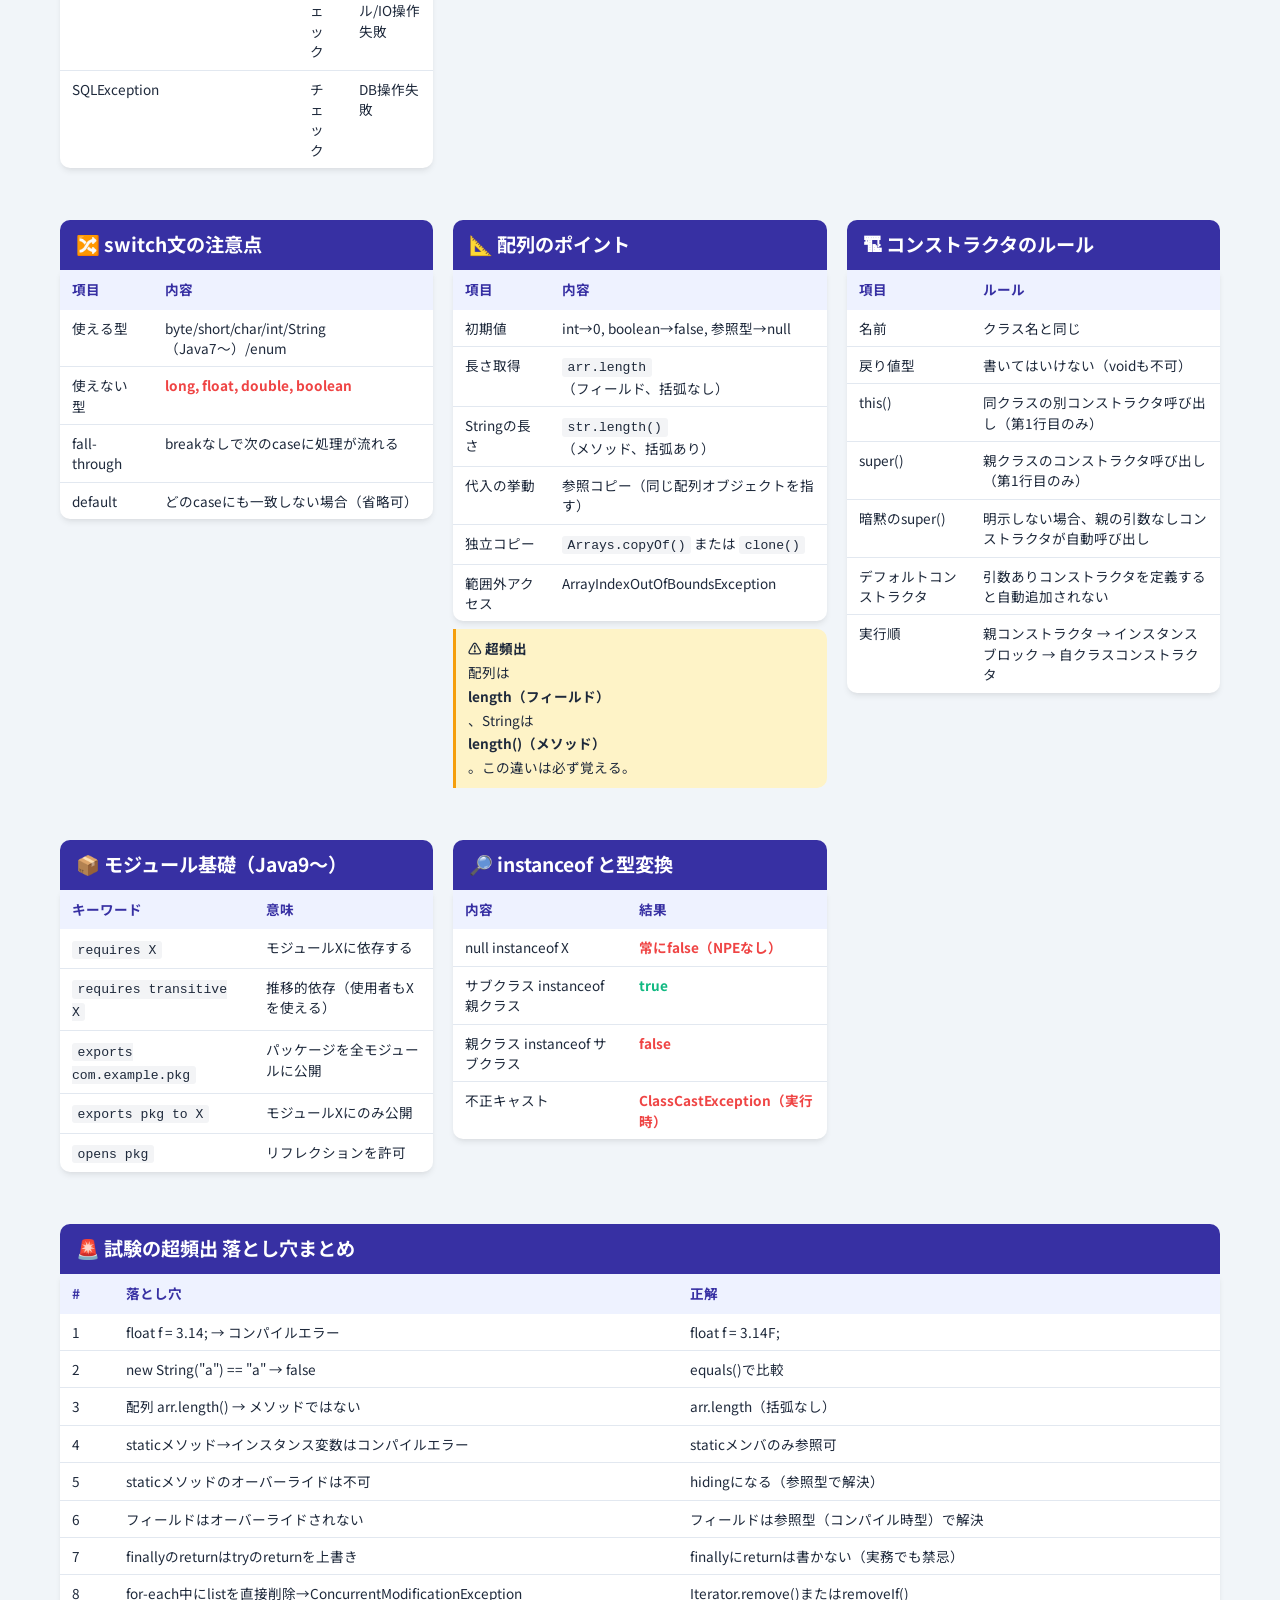
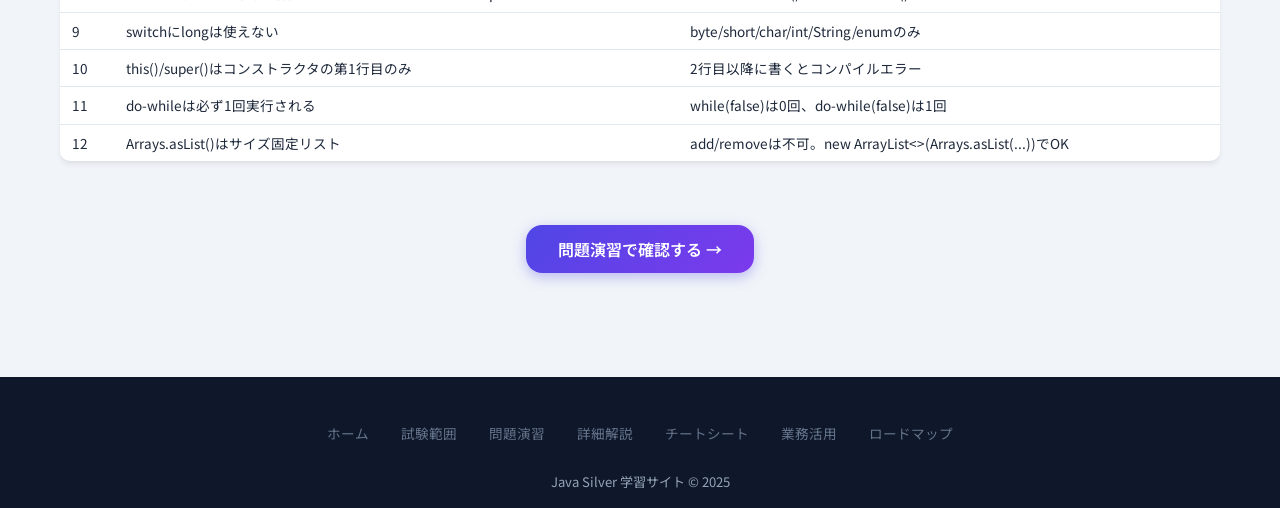
==== commit 53b3fd1e: "enhance: modern design overhaul + expand to 80 questions - Completely rewrite css/style.css with mod" ====
--- a/cheatsheet.html
+++ b/cheatsheet.html
@@ -25,7 +25,10 @@
 
 <nav class="navbar">
   <div class="nav-inner">
-    <div class="nav-logo"><a href="index.html" style="color:white;text-decoration:none"><span>☕</span> Java Silver 学習</a></div>
+    <div class="nav-logo">
+      <div class="logo-icon">☕</div>
+      <a href="index.html">Java Silver</a>
+    </div>
     <button class="nav-toggle" aria-label="メニュー">☰</button>
     <ul class="nav-links">
       <li><a href="index.html">ホーム</a></li>
@@ -344,16 +347,18 @@
 </div>
 
 <footer>
-  <div class="footer-links">
-    <a href="index.html">ホーム</a>
-    <a href="exam.html">試験範囲</a>
-    <a href="questions.html">問題演習</a>
-    <a href="explanation.html">詳細解説</a>
-    <a href="cheatsheet.html">チートシート</a>
-    <a href="practical.html">業務活用</a>
-    <a href="roadmap.html">ロードマップ</a>
+  <div class="footer-inner">
+    <div class="footer-links">
+      <a href="index.html">ホーム</a>
+      <a href="exam.html">試験範囲</a>
+      <a href="questions.html">問題演習</a>
+      <a href="explanation.html">詳細解説</a>
+      <a href="cheatsheet.html">チートシート</a>
+      <a href="practical.html">業務活用</a>
+      <a href="roadmap.html">ロードマップ</a>
+    </div>
+    <p class="footer-copy">Java Silver 学習サイト &copy; 2025</p>
   </div>
-  <p>Java Silver 学習サイト &copy; 2025</p>
 </footer>
 
 <script src="js/questions.js"></script>
--- a/css/style.css
+++ b/css/style.css
@@ -1,557 +1,1014 @@
-/* ===== Base ===== */
+/* ============================================
+   Java Silver 学習サイト - Modern Design CSS
+   ============================================ */
+
+@import url('https://fonts.googleapis.com/css2?family=Noto+Sans+JP:wght@400;500;600;700;800&family=JetBrains+Mono:wght@400;500&display=swap');
+
+/* ===== CSS Variables ===== */
+:root {
+  /* Brand Colors */
+  --indigo-50:  #eef2ff;
+  --indigo-100: #e0e7ff;
+  --indigo-200: #c7d2fe;
+  --indigo-500: #6366f1;
+  --indigo-600: #4f46e5;
+  --indigo-700: #4338ca;
+  --indigo-800: #3730a3;
+  --indigo-900: #312e81;
+
+  --violet-500: #8b5cf6;
+  --violet-600: #7c3aed;
+
+  --cyan-400:   #22d3ee;
+  --cyan-500:   #06b6d4;
+
+  /* Semantic Colors */
+  --primary:       var(--indigo-600);
+  --primary-dark:  var(--indigo-800);
+  --primary-light: var(--indigo-50);
+  --secondary:     var(--violet-600);
+  --accent:        var(--cyan-500);
+
+  --success:       #10b981;
+  --success-light: #d1fae5;
+  --warning:       #f59e0b;
+  --warning-light: #fef3c7;
+  --error:         #ef4444;
+  --error-light:   #fee2e2;
+  --info:          var(--indigo-500);
+  --info-light:    var(--indigo-50);
+
+  /* Neutrals */
+  --gray-50:  #f8fafc;
+  --gray-100: #f1f5f9;
+  --gray-200: #e2e8f0;
+  --gray-300: #cbd5e1;
+  --gray-400: #94a3b8;
+  --gray-500: #64748b;
+  --gray-700: #334155;
+  --gray-800: #1e293b;
+  --gray-900: #0f172a;
+  --white:    #ffffff;
+
+  /* Gradients */
+  --gradient-primary:  linear-gradient(135deg, var(--indigo-600) 0%, var(--violet-600) 100%);
+  --gradient-hero:     linear-gradient(135deg, #312e81 0%, #4338ca 40%, #7c3aed 100%);
+  --gradient-card:     linear-gradient(135deg, rgba(99,102,241,0.08) 0%, rgba(139,92,246,0.08) 100%);
+  --gradient-success:  linear-gradient(135deg, #059669, #10b981);
+  --gradient-error:    linear-gradient(135deg, #dc2626, #ef4444);
+
+  /* Shadows */
+  --shadow-xs: 0 1px 2px rgba(0,0,0,0.06);
+  --shadow-sm: 0 1px 3px rgba(0,0,0,0.08), 0 1px 2px rgba(0,0,0,0.04);
+  --shadow:    0 4px 6px -1px rgba(0,0,0,0.08), 0 2px 4px -2px rgba(0,0,0,0.04);
+  --shadow-md: 0 8px 16px -4px rgba(0,0,0,0.1), 0 4px 6px -4px rgba(0,0,0,0.04);
+  --shadow-lg: 0 16px 32px -8px rgba(0,0,0,0.12), 0 8px 12px -6px rgba(0,0,0,0.06);
+  --shadow-xl: 0 24px 48px -12px rgba(0,0,0,0.18);
+  --shadow-colored: 0 8px 24px rgba(79,70,229,0.25);
+
+  /* Border Radius */
+  --radius-sm: 6px;
+  --radius:    10px;
+  --radius-lg: 16px;
+  --radius-xl: 24px;
+  --radius-2xl:32px;
+  --radius-full: 9999px;
+
+  /* Transitions */
+  --transition: 0.2s cubic-bezier(0.4, 0, 0.2, 1);
+  --transition-slow: 0.4s cubic-bezier(0.4, 0, 0.2, 1);
+
+  /* Layout */
+  --nav-height: 64px;
+  --container-max: 1200px;
+}
+
+/* ===== Reset & Base ===== */
 *, *::before, *::after { box-sizing: border-box; margin: 0; padding: 0; }
 
-:root {
-  --primary: #1a73e8;
-  --primary-dark: #0d47a1;
-  --primary-light: #e8f0fe;
-  --success: #2e7d32;
-  --success-light: #e8f5e9;
-  --error: #c62828;
-  --error-light: #ffebee;
-  --warning: #f57f17;
-  --warning-light: #fff8e1;
-  --gray-100: #f8f9fa;
-  --gray-200: #e9ecef;
-  --gray-400: #adb5bd;
-  --gray-600: #6c757d;
-  --gray-800: #343a40;
-  --white: #ffffff;
-  --shadow: 0 2px 8px rgba(0,0,0,0.1);
-  --shadow-md: 0 4px 16px rgba(0,0,0,0.12);
-  --radius: 8px;
-  --radius-lg: 12px;
-}
+html { scroll-behavior: smooth; }
 
 body {
-  font-family: 'Segoe UI', 'Helvetica Neue', Arial, 'Hiragino Kaku Gothic ProN', 'Hiragino Sans', Meiryo, sans-serif;
+  font-family: 'Noto Sans JP', 'Segoe UI', system-ui, -apple-system, sans-serif;
   background: var(--gray-100);
   color: var(--gray-800);
-  line-height: 1.7;
-  font-size: 16px;
-}
-
-a { color: var(--primary); text-decoration: none; }
-a:hover { text-decoration: underline; }
+  line-height: 1.75;
+  font-size: 15px;
+  -webkit-font-smoothing: antialiased;
+}
+
+a { color: var(--primary); text-decoration: none; transition: color var(--transition); }
+a:hover { color: var(--secondary); }
+
+img { max-width: 100%; }
+ul, ol { list-style: none; }
 
 /* ===== Navigation ===== */
 .navbar {
-  background: var(--primary-dark);
-  color: white;
-  padding: 0;
+  background: rgba(15, 23, 42, 0.85);
+  backdrop-filter: blur(20px) saturate(180%);
+  -webkit-backdrop-filter: blur(20px) saturate(180%);
+  border-bottom: 1px solid rgba(255,255,255,0.08);
   position: sticky;
   top: 0;
   z-index: 1000;
+  height: var(--nav-height);
+}
+
+.nav-inner {
+  max-width: var(--container-max);
+  margin: 0 auto;
+  display: flex;
+  align-items: center;
+  justify-content: space-between;
+  padding: 0 1.25rem;
+  height: 100%;
+}
+
+.nav-logo {
+  font-size: 1.1rem;
+  font-weight: 800;
+  color: var(--white);
+  display: flex;
+  align-items: center;
+  gap: 0.5rem;
+  letter-spacing: -0.02em;
+}
+.nav-logo .logo-icon {
+  width: 32px;
+  height: 32px;
+  background: var(--gradient-primary);
+  border-radius: var(--radius-sm);
+  display: flex;
+  align-items: center;
+  justify-content: center;
+  font-size: 1rem;
+  box-shadow: 0 0 12px rgba(99,102,241,0.4);
+}
+.nav-logo a { color: var(--white); }
+
+.nav-links {
+  display: flex;
+  align-items: center;
+  gap: 0.125rem;
+}
+.nav-links a {
+  color: rgba(255,255,255,0.7);
+  padding: 0.4rem 0.7rem;
+  border-radius: var(--radius-sm);
+  font-size: 0.85rem;
+  font-weight: 500;
+  transition: all var(--transition);
+  white-space: nowrap;
+}
+.nav-links a:hover { color: var(--white); background: rgba(255,255,255,0.1); }
+.nav-links a.active {
+  color: var(--white);
+  background: rgba(99,102,241,0.35);
+}
+
+.nav-toggle {
+  display: none;
+  background: rgba(255,255,255,0.1);
+  border: 1px solid rgba(255,255,255,0.15);
+  border-radius: var(--radius-sm);
+  color: var(--white);
+  font-size: 1.25rem;
+  cursor: pointer;
+  padding: 0.4rem 0.6rem;
+  transition: background var(--transition);
+}
+.nav-toggle:hover { background: rgba(255,255,255,0.2); }
+
+/* ===== Hero ===== */
+.hero {
+  background: var(--gradient-hero);
+  position: relative;
+  overflow: hidden;
+  padding: 5rem 1.25rem 4rem;
+  text-align: center;
+  color: var(--white);
+}
+.hero::before {
+  content: '';
+  position: absolute;
+  inset: 0;
+  background:
+    radial-gradient(ellipse 80% 60% at 50% 0%, rgba(139,92,246,0.3) 0%, transparent 70%),
+    radial-gradient(ellipse 50% 40% at 80% 100%, rgba(6,182,212,0.2) 0%, transparent 70%);
+}
+.hero-grid-bg {
+  position: absolute;
+  inset: 0;
+  background-image:
+    linear-gradient(rgba(255,255,255,0.03) 1px, transparent 1px),
+    linear-gradient(90deg, rgba(255,255,255,0.03) 1px, transparent 1px);
+  background-size: 40px 40px;
+}
+.hero-content { position: relative; max-width: 700px; margin: 0 auto; }
+
+.hero-badge {
+  display: inline-flex;
+  align-items: center;
+  gap: 0.4rem;
+  background: rgba(255,255,255,0.12);
+  border: 1px solid rgba(255,255,255,0.2);
+  border-radius: var(--radius-full);
+  padding: 0.3rem 1rem;
+  font-size: 0.8rem;
+  font-weight: 600;
+  margin-bottom: 1.5rem;
+  backdrop-filter: blur(8px);
+  letter-spacing: 0.02em;
+}
+.hero h1 {
+  font-size: clamp(1.8rem, 5vw, 2.8rem);
+  font-weight: 800;
+  line-height: 1.2;
+  margin-bottom: 1rem;
+  letter-spacing: -0.03em;
+}
+.hero h1 .highlight {
+  background: linear-gradient(135deg, #a5b4fc 0%, #c4b5fd 50%, #67e8f9 100%);
+  -webkit-background-clip: text;
+  -webkit-text-fill-color: transparent;
+  background-clip: text;
+}
+.hero p {
+  font-size: 1.05rem;
+  opacity: 0.85;
+  margin-bottom: 2rem;
+  line-height: 1.7;
+}
+.hero-actions {
+  display: flex;
+  gap: 0.75rem;
+  justify-content: center;
+  flex-wrap: wrap;
+}
+
+/* ===== Container ===== */
+.container {
+  max-width: var(--container-max);
+  margin: 0 auto;
+  padding: 2.5rem 1.25rem;
+}
+
+.section-title {
+  font-size: 1.4rem;
+  font-weight: 800;
+  margin-bottom: 1.5rem;
+  color: var(--gray-800);
+  display: flex;
+  align-items: center;
+  gap: 0.5rem;
+  letter-spacing: -0.02em;
+}
+
+/* ===== Cards ===== */
+.card {
+  background: var(--white);
+  border-radius: var(--radius-lg);
+  box-shadow: var(--shadow);
+  padding: 1.5rem;
+  border: 1px solid rgba(0,0,0,0.04);
+  transition: box-shadow var(--transition), transform var(--transition);
+}
+.card:hover { box-shadow: var(--shadow-md); transform: translateY(-2px); }
+
+.card-grid {
+  display: grid;
+  grid-template-columns: repeat(auto-fill, minmax(270px, 1fr));
+  gap: 1.25rem;
+}
+
+.card h3 {
+  color: var(--gray-800);
+  font-size: 1rem;
+  font-weight: 700;
+  margin-bottom: 0.5rem;
+  display: flex;
+  align-items: center;
+  gap: 0.4rem;
+}
+
+/* Glass Card */
+.glass-card {
+  background: rgba(255,255,255,0.7);
+  backdrop-filter: blur(16px);
+  -webkit-backdrop-filter: blur(16px);
+  border: 1px solid rgba(255,255,255,0.5);
+  border-radius: var(--radius-lg);
   box-shadow: var(--shadow-md);
-}
-
-.nav-inner {
-  max-width: 1200px;
-  margin: 0 auto;
-  display: flex;
-  align-items: center;
-  justify-content: space-between;
-  padding: 0 1rem;
-  height: 60px;
-}
-
-.nav-logo {
+  padding: 1.5rem;
+}
+
+/* Feature Card */
+.feature-card {
+  background: var(--white);
+  border-radius: var(--radius-lg);
+  padding: 1.5rem;
+  border: 1px solid var(--gray-200);
+  box-shadow: var(--shadow-sm);
+  transition: all var(--transition);
+  position: relative;
+  overflow: hidden;
+}
+.feature-card::before {
+  content: '';
+  position: absolute;
+  top: 0;
+  left: 0;
+  right: 0;
+  height: 3px;
+  background: var(--gradient-primary);
+  transform: scaleX(0);
+  transform-origin: left;
+  transition: transform var(--transition-slow);
+}
+.feature-card:hover { box-shadow: var(--shadow-colored); transform: translateY(-3px); border-color: var(--indigo-200); }
+.feature-card:hover::before { transform: scaleX(1); }
+
+.feature-icon {
+  width: 44px;
+  height: 44px;
+  border-radius: var(--radius);
+  background: var(--indigo-50);
+  display: flex;
+  align-items: center;
+  justify-content: center;
   font-size: 1.25rem;
-  font-weight: 700;
-  color: white;
-  display: flex;
-  align-items: center;
-  gap: 0.5rem;
-}
-.nav-logo span { font-size: 1.5rem; }
-
-.nav-links {
-  display: flex;
-  gap: 0.25rem;
-  list-style: none;
-}
-
-.nav-links a {
-  color: rgba(255,255,255,0.85);
-  padding: 0.5rem 0.75rem;
+  margin-bottom: 1rem;
+  transition: background var(--transition);
+}
+.feature-card:hover .feature-icon { background: var(--indigo-100); }
+
+/* ===== Buttons ===== */
+.btn {
+  display: inline-flex;
+  align-items: center;
+  gap: 0.4rem;
+  padding: 0.6rem 1.4rem;
   border-radius: var(--radius);
   font-size: 0.9rem;
-  transition: background 0.2s, color 0.2s;
-  white-space: nowrap;
-}
-.nav-links a:hover, .nav-links a.active {
-  background: rgba(255,255,255,0.2);
-  color: white;
-  text-decoration: none;
-}
-
-.nav-toggle {
-  display: none;
-  background: none;
-  border: none;
-  color: white;
-  font-size: 1.5rem;
-  cursor: pointer;
-  padding: 0.5rem;
-}
-
-/* ===== Hero ===== */
-.hero {
-  background: linear-gradient(135deg, var(--primary-dark) 0%, var(--primary) 100%);
-  color: white;
-  text-align: center;
-  padding: 4rem 1rem;
-}
-.hero h1 { font-size: 2.2rem; margin-bottom: 0.75rem; }
-.hero p { font-size: 1.15rem; opacity: 0.9; margin-bottom: 2rem; max-width: 600px; margin-left: auto; margin-right: auto; }
-.hero-badge { display: inline-block; background: rgba(255,255,255,0.2); border-radius: 20px; padding: 0.25rem 1rem; font-size: 0.85rem; margin-bottom: 1rem; }
-
-/* ===== Container ===== */
-.container { max-width: 1200px; margin: 0 auto; padding: 2rem 1rem; }
-.section-title {
-  font-size: 1.6rem;
-  font-weight: 700;
-  margin-bottom: 1.5rem;
-  color: var(--primary-dark);
-  display: flex;
-  align-items: center;
-  gap: 0.5rem;
-}
-
-/* ===== Card ===== */
-.card {
-  background: var(--white);
-  border-radius: var(--radius-lg);
-  box-shadow: var(--shadow);
-  padding: 1.5rem;
-  transition: box-shadow 0.2s, transform 0.2s;
-}
-.card:hover { box-shadow: var(--shadow-md); transform: translateY(-2px); }
-
-.card-grid {
-  display: grid;
-  grid-template-columns: repeat(auto-fill, minmax(280px, 1fr));
-  gap: 1.25rem;
-}
-
-.card h3 {
-  color: var(--primary-dark);
-  font-size: 1.1rem;
-  margin-bottom: 0.5rem;
-  display: flex;
-  align-items: center;
-  gap: 0.4rem;
-}
-
-/* ===== Button ===== */
-.btn {
-  display: inline-flex;
-  align-items: center;
-  gap: 0.4rem;
-  padding: 0.6rem 1.5rem;
-  border-radius: var(--radius);
-  font-size: 1rem;
   font-weight: 600;
   cursor: pointer;
   border: none;
-  transition: all 0.2s;
-}
-.btn-primary { background: var(--primary); color: white; }
-.btn-primary:hover { background: var(--primary-dark); text-decoration: none; color: white; }
-.btn-success { background: var(--success); color: white; }
-.btn-success:hover { background: #1b5e20; }
-.btn-outline { background: transparent; color: var(--primary); border: 2px solid var(--primary); }
-.btn-outline:hover { background: var(--primary-light); text-decoration: none; }
-.btn-lg { padding: 0.9rem 2.5rem; font-size: 1.1rem; }
-.btn-sm { padding: 0.35rem 1rem; font-size: 0.85rem; }
-
-/* ===== Code Block ===== */
+  transition: all var(--transition);
+  font-family: inherit;
+  text-decoration: none !important;
+  line-height: 1.4;
+  position: relative;
+  overflow: hidden;
+}
+.btn::after {
+  content: '';
+  position: absolute;
+  inset: 0;
+  background: rgba(255,255,255,0);
+  transition: background var(--transition);
+}
+.btn:hover::after { background: rgba(255,255,255,0.08); }
+
+.btn-primary {
+  background: var(--gradient-primary);
+  color: var(--white);
+  box-shadow: 0 4px 14px rgba(79,70,229,0.35);
+}
+.btn-primary:hover { box-shadow: 0 6px 20px rgba(79,70,229,0.5); transform: translateY(-1px); color: var(--white); }
+
+.btn-secondary {
+  background: rgba(255,255,255,0.15);
+  color: var(--white);
+  border: 1px solid rgba(255,255,255,0.25);
+  backdrop-filter: blur(8px);
+}
+.btn-secondary:hover { background: rgba(255,255,255,0.25); color: var(--white); }
+
+.btn-outline {
+  background: transparent;
+  color: var(--primary);
+  border: 2px solid var(--indigo-200);
+}
+.btn-outline:hover { background: var(--indigo-50); border-color: var(--primary); }
+
+.btn-success { background: var(--gradient-success); color: var(--white); box-shadow: 0 4px 14px rgba(16,185,129,0.3); }
+.btn-success:hover { box-shadow: 0 6px 20px rgba(16,185,129,0.5); transform: translateY(-1px); }
+
+.btn-ghost {
+  background: transparent;
+  color: var(--gray-500);
+  border: 1px solid var(--gray-200);
+}
+.btn-ghost:hover { background: var(--gray-100); color: var(--gray-700); }
+
+.btn-lg { padding: 0.8rem 2rem; font-size: 1rem; border-radius: var(--radius-lg); }
+.btn-sm { padding: 0.35rem 0.9rem; font-size: 0.82rem; }
+.btn-xs { padding: 0.2rem 0.6rem; font-size: 0.78rem; }
+
+/* ===== Code Blocks ===== */
+.code-wrap { margin: 1rem 0; border-radius: var(--radius-lg); overflow: hidden; box-shadow: var(--shadow-md); }
+.code-header {
+  background: #1e2030;
+  padding: 0.6rem 1rem;
+  display: flex;
+  align-items: center;
+  justify-content: space-between;
+  gap: 0.75rem;
+}
+.code-dots { display: flex; gap: 0.4rem; }
+.code-dots span {
+  width: 12px; height: 12px; border-radius: 50%;
+}
+.code-dots .d1 { background: #ff5f57; }
+.code-dots .d2 { background: #ffbd2e; }
+.code-dots .d3 { background: #28c941; }
+.code-file { font-family: 'JetBrains Mono', monospace; font-size: 0.75rem; color: #636e7b; }
+
 .code-block {
-  background: #1e1e2e;
-  color: #cdd6f4;
-  border-radius: var(--radius);
-  padding: 1.25rem;
-  font-family: 'Consolas', 'Fira Code', 'Source Code Pro', monospace;
-  font-size: 0.9rem;
-  line-height: 1.6;
+  background: #0f1117;
+  color: #e2e8f0;
+  padding: 1.25rem 1.5rem;
+  font-family: 'JetBrains Mono', 'Fira Code', 'Consolas', monospace;
+  font-size: 0.85rem;
+  line-height: 1.7;
+  overflow-x: auto;
+  margin: 0;
+}
+.code-block pre { margin: 0; white-space: pre; }
+
+/* Syntax highlighting */
+.kw  { color: #c792ea; font-weight: 500; }
+.str { color: #c3e88d; }
+.num { color: #f78c6c; }
+.cmt { color: #546e7a; font-style: italic; }
+.cls { color: #82aaff; }
+.met { color: #82aaff; }
+.ann { color: #ffcb6b; }
+.typ { color: #89ddff; }
+
+/* Simple code block without header */
+.code-block-simple {
+  background: #0f1117;
+  color: #e2e8f0;
+  border-radius: var(--radius-lg);
+  padding: 1.25rem 1.5rem;
+  font-family: 'JetBrains Mono', monospace;
+  font-size: 0.85rem;
+  line-height: 1.7;
   overflow-x: auto;
   margin: 1rem 0;
-  position: relative;
-}
-.code-block pre { margin: 0; white-space: pre; }
-.code-label {
-  font-size: 0.75rem;
-  color: var(--gray-400);
-  background: #2a2a3e;
-  padding: 0.25rem 0.75rem;
-  border-radius: var(--radius) var(--radius) 0 0;
-  margin-bottom: 0;
-}
-.code-label + .code-block { border-radius: 0 0 var(--radius) var(--radius); margin-top: 0; }
-
-/* Syntax coloring */
-.kw { color: #cba6f7; }   /* keywords */
-.str { color: #a6e3a1; }  /* strings */
-.num { color: #fab387; }  /* numbers */
-.cmt { color: #6c7086; font-style: italic; } /* comments */
-.cls { color: #89dceb; }  /* class names */
-.met { color: #89b4fa; }  /* methods */
-.ann { color: #f38ba8; }  /* annotations */
-
-/* ===== Alert / Info Boxes ===== */
-.box {
-  border-left: 4px solid;
+  box-shadow: var(--shadow-md);
+}
+.code-block-simple pre { margin: 0; white-space: pre; }
+
+/* ===== Callout / Info Boxes ===== */
+.callout {
+  border-radius: var(--radius-lg);
   padding: 1rem 1.25rem;
-  border-radius: 0 var(--radius) var(--radius) 0;
   margin: 1rem 0;
-}
+  display: flex;
+  gap: 0.75rem;
+  align-items: flex-start;
+  border: 1px solid;
+}
+.callout-icon { font-size: 1.1rem; flex-shrink: 0; margin-top: 0.1rem; }
+.callout-body strong { display: block; margin-bottom: 0.2rem; font-size: 0.9rem; }
+.callout-body { font-size: 0.9rem; line-height: 1.6; }
+.callout-warning { background: var(--warning-light); border-color: #fcd34d; }
+.callout-success { background: var(--success-light); border-color: #6ee7b7; }
+.callout-info    { background: var(--info-light);    border-color: var(--indigo-200); }
+.callout-error   { background: var(--error-light);   border-color: #fca5a5; }
+
+/* Legacy box classes */
+.box { border-left: 4px solid; padding: 1rem 1.25rem; border-radius: 0 var(--radius) var(--radius) 0; margin: 1rem 0; }
 .box-warning { background: var(--warning-light); border-color: var(--warning); }
 .box-success { background: var(--success-light); border-color: var(--success); }
-.box-info { background: var(--primary-light); border-color: var(--primary); }
-.box-error { background: var(--error-light); border-color: var(--error); }
-.box strong { display: block; margin-bottom: 0.25rem; }
-
-/* ===== Quiz ===== */
-.quiz-container {
-  max-width: 860px;
-  margin: 0 auto;
-}
-
-.quiz-header {
-  display: flex;
-  justify-content: space-between;
-  align-items: center;
+.box-info    { background: var(--info-light);    border-color: var(--primary); }
+.box-error   { background: var(--error-light);   border-color: var(--error); }
+.box strong  { display: block; margin-bottom: 0.25rem; }
+
+/* ===== Stats ===== */
+.stats-grid {
+  display: grid;
+  grid-template-columns: repeat(auto-fill, minmax(140px, 1fr));
+  gap: 1rem;
   margin-bottom: 1.5rem;
-  flex-wrap: wrap;
-  gap: 0.75rem;
-}
-
-.quiz-progress {
-  font-size: 0.9rem;
-  color: var(--gray-600);
-}
-
+}
+.stat-card {
+  background: var(--white);
+  border-radius: var(--radius-lg);
+  padding: 1.25rem;
+  text-align: center;
+  box-shadow: var(--shadow-sm);
+  border: 1px solid var(--gray-200);
+  transition: all var(--transition);
+}
+.stat-card:hover { box-shadow: var(--shadow-colored); border-color: var(--indigo-200); transform: translateY(-2px); }
+.stat-num {
+  font-size: 2rem;
+  font-weight: 800;
+  background: var(--gradient-primary);
+  -webkit-background-clip: text;
+  -webkit-text-fill-color: transparent;
+  background-clip: text;
+  line-height: 1.2;
+  display: block;
+}
+.stat-label { font-size: 0.8rem; color: var(--gray-500); margin-top: 0.3rem; font-weight: 500; }
+
+/* ===== Progress Bar ===== */
 .progress-bar-wrap {
   background: var(--gray-200);
-  border-radius: 99px;
+  border-radius: var(--radius-full);
   height: 8px;
+  overflow: hidden;
   margin-bottom: 1.5rem;
-  overflow: hidden;
 }
 .progress-bar {
-  background: var(--primary);
+  background: var(--gradient-primary);
   height: 100%;
-  border-radius: 99px;
-  transition: width 0.4s ease;
-}
+  border-radius: var(--radius-full);
+  transition: width 0.5s cubic-bezier(0.4, 0, 0.2, 1);
+  position: relative;
+}
+.progress-bar::after {
+  content: '';
+  position: absolute;
+  inset: 0;
+  background: linear-gradient(90deg, transparent, rgba(255,255,255,0.3), transparent);
+  animation: shimmer 2s infinite;
+}
+@keyframes shimmer {
+  0% { transform: translateX(-100%); }
+  100% { transform: translateX(100%); }
+}
+
+/* ===== Badges ===== */
+.badge {
+  display: inline-flex;
+  align-items: center;
+  padding: 0.2rem 0.65rem;
+  border-radius: var(--radius-full);
+  font-size: 0.75rem;
+  font-weight: 600;
+  letter-spacing: 0.02em;
+}
+.badge-category { background: var(--indigo-50); color: var(--indigo-700); border: 1px solid var(--indigo-200); }
+.badge-easy     { background: #d1fae5; color: #065f46; }
+.badge-medium   { background: #fef3c7; color: #92400e; }
+.badge-hard     { background: #fee2e2; color: #991b1b; }
+.badge-new      { background: var(--gradient-primary); color: var(--white); }
+
+/* ===== Quiz ===== */
+.quiz-container { max-width: 860px; margin: 0 auto; }
+
+.quiz-meta-bar {
+  display: flex;
+  justify-content: space-between;
+  align-items: center;
+  margin-bottom: 1rem;
+  flex-wrap: wrap;
+  gap: 0.5rem;
+}
+.quiz-progress-text { font-size: 0.85rem; color: var(--gray-500); font-weight: 600; }
 
 .question-card {
-  background: white;
-  border-radius: var(--radius-lg);
-  box-shadow: var(--shadow-md);
+  background: var(--white);
+  border-radius: var(--radius-xl);
+  box-shadow: var(--shadow-lg);
   padding: 2rem;
   margin-bottom: 1.5rem;
-}
-
-.question-meta {
-  display: flex;
-  gap: 0.5rem;
-  margin-bottom: 1rem;
-  flex-wrap: wrap;
-}
-
-.badge {
-  display: inline-block;
-  padding: 0.2rem 0.7rem;
-  border-radius: 99px;
+  border: 1px solid var(--gray-200);
+  animation: fadeSlideUp 0.35s cubic-bezier(0.4, 0, 0.2, 1);
+}
+@keyframes fadeSlideUp {
+  from { opacity: 0; transform: translateY(16px); }
+  to   { opacity: 1; transform: translateY(0); }
+}
+
+.question-meta { display: flex; gap: 0.5rem; margin-bottom: 1.25rem; flex-wrap: wrap; }
+
+.question-number {
   font-size: 0.8rem;
+  font-weight: 700;
+  color: var(--gray-400);
+  text-transform: uppercase;
+  letter-spacing: 0.08em;
+  margin-bottom: 0.5rem;
+}
+.question-text {
+  font-size: 1.05rem;
   font-weight: 600;
-}
-.badge-category { background: var(--primary-light); color: var(--primary-dark); }
-.badge-easy { background: #e8f5e9; color: #2e7d32; }
-.badge-medium { background: #fff8e1; color: #f57f17; }
-.badge-hard { background: #ffebee; color: #c62828; }
-
-.question-text {
-  font-size: 1.1rem;
-  font-weight: 600;
-  margin-bottom: 1.25rem;
-  line-height: 1.6;
-}
-
-.choices {
-  list-style: none;
-  display: flex;
-  flex-direction: column;
-  gap: 0.75rem;
+  line-height: 1.65;
   margin-bottom: 1.5rem;
-}
+  color: var(--gray-800);
+}
+
+/* Choices */
+.choices { display: flex; flex-direction: column; gap: 0.75rem; margin-bottom: 1.5rem; }
 
 .choice-btn {
   width: 100%;
   text-align: left;
-  padding: 0.85rem 1.25rem;
+  padding: 0.9rem 1.2rem;
   border: 2px solid var(--gray-200);
+  border-radius: var(--radius-lg);
+  background: var(--white);
+  cursor: pointer;
+  font-size: 0.95rem;
+  transition: all var(--transition);
+  display: flex;
+  align-items: flex-start;
+  gap: 0.9rem;
+  line-height: 1.55;
+  font-family: inherit;
+  color: var(--gray-700);
+  position: relative;
+  overflow: hidden;
+}
+.choice-btn::before {
+  content: '';
+  position: absolute;
+  left: 0; top: 0; bottom: 0;
+  width: 0;
+  background: var(--gradient-primary);
+  transition: width var(--transition);
+}
+.choice-btn:hover:not(:disabled) {
+  border-color: var(--indigo-300);
+  background: var(--indigo-50);
+  transform: translateX(2px);
+}
+
+.choice-label {
+  display: flex;
+  align-items: center;
+  justify-content: center;
+  width: 28px;
+  height: 28px;
+  min-width: 28px;
+  background: var(--gray-100);
+  border-radius: var(--radius-sm);
+  font-weight: 700;
+  font-size: 0.8rem;
+  color: var(--gray-500);
+  transition: all var(--transition);
+}
+
+.choice-btn:hover:not(:disabled) .choice-label {
+  background: var(--indigo-100);
+  color: var(--primary);
+}
+
+.choice-btn.correct {
+  border-color: var(--success);
+  background: var(--success-light);
+  color: #065f46;
+}
+.choice-btn.correct .choice-label { background: var(--success); color: var(--white); }
+
+.choice-btn.wrong {
+  border-color: var(--error);
+  background: var(--error-light);
+  color: #991b1b;
+}
+.choice-btn.wrong .choice-label { background: var(--error); color: var(--white); }
+
+.choice-btn:disabled { cursor: default; }
+
+/* Keyboard hint */
+.key-hint {
+  display: inline-flex;
+  align-items: center;
+  justify-content: center;
+  width: 18px; height: 18px;
+  background: var(--gray-200);
+  border-radius: 3px;
+  font-size: 0.65rem;
+  font-family: 'JetBrains Mono', monospace;
+  color: var(--gray-500);
+  font-weight: 600;
+  margin-left: auto;
+  flex-shrink: 0;
+}
+.choice-btn.correct .key-hint,
+.choice-btn.wrong   .key-hint { display: none; }
+
+/* Explanation */
+.explanation {
+  background: var(--indigo-50);
+  border-radius: var(--radius-lg);
+  padding: 1.5rem;
+  margin-top: 1.25rem;
+  border: 1px solid var(--indigo-200);
+  display: none;
+  animation: fadeSlideUp 0.3s ease;
+}
+.explanation.show { display: block; }
+.explanation-header { display: flex; align-items: center; gap: 0.5rem; margin-bottom: 1rem; }
+.explanation-header h4 { font-size: 1rem; font-weight: 700; color: var(--indigo-700); }
+.explanation pre {
+  white-space: pre-wrap;
+  font-family: 'Noto Sans JP', sans-serif;
+  font-size: 0.9rem;
+  line-height: 1.75;
+  color: var(--gray-700);
+}
+
+.practical-note {
+  background: linear-gradient(135deg, #fef3c7, #fffbeb);
+  border: 1px solid #fcd34d;
   border-radius: var(--radius);
-  background: white;
-  cursor: pointer;
+  padding: 0.75rem 1rem;
+  margin-top: 1rem;
+  font-size: 0.85rem;
+  line-height: 1.6;
+  color: #92400e;
+}
+.practical-note strong { display: block; margin-bottom: 0.2rem; color: #78350f; }
+
+/* Result reveal animation */
+.result-msg {
+  display: flex;
+  align-items: center;
+  gap: 0.5rem;
+  font-weight: 700;
   font-size: 1rem;
-  transition: all 0.2s;
-  display: flex;
-  align-items: flex-start;
+  padding: 0.5rem 0;
+}
+
+.quiz-controls {
+  display: flex;
   gap: 0.75rem;
-  line-height: 1.5;
-}
-.choice-btn:hover:not(:disabled) { border-color: var(--primary); background: var(--primary-light); }
-.choice-btn.correct { border-color: var(--success); background: var(--success-light); color: var(--success); font-weight: 600; }
-.choice-btn.wrong { border-color: var(--error); background: var(--error-light); color: var(--error); }
-.choice-btn:disabled { cursor: default; }
-.choice-label { font-weight: 700; min-width: 1.5rem; }
-
-.explanation {
-  background: var(--primary-light);
-  border-left: 4px solid var(--primary);
-  border-radius: 0 var(--radius) var(--radius) 0;
-  padding: 1.25rem;
-  margin-top: 1rem;
-  display: none;
-}
-.explanation.show { display: block; }
-.explanation h4 { color: var(--primary-dark); margin-bottom: 0.5rem; }
-
-.quiz-controls {
-  display: flex;
-  gap: 1rem;
   flex-wrap: wrap;
   justify-content: space-between;
   align-items: center;
-}
-
+  margin-top: 1.25rem;
+}
+
+/* Score Result */
 .score-display {
-  background: white;
-  border-radius: var(--radius-lg);
-  box-shadow: var(--shadow-md);
-  padding: 2.5rem;
+  background: var(--white);
+  border-radius: var(--radius-xl);
+  box-shadow: var(--shadow-xl);
+  padding: 3rem 2rem;
   text-align: center;
-}
-.score-circle {
-  width: 140px;
-  height: 140px;
-  border-radius: 50%;
-  background: var(--primary-light);
-  border: 6px solid var(--primary);
+  border: 1px solid var(--gray-200);
+  animation: fadeSlideUp 0.4s ease;
+}
+.score-ring {
+  position: relative;
+  width: 160px;
+  height: 160px;
+  margin: 0 auto 2rem;
+}
+.score-ring svg { transform: rotate(-90deg); }
+.score-ring-bg { fill: none; stroke: var(--gray-200); stroke-width: 10; }
+.score-ring-fill { fill: none; stroke-width: 10; stroke-linecap: round; transition: stroke-dashoffset 1s cubic-bezier(0.4,0,0.2,1); }
+.score-ring-text {
+  position: absolute;
+  inset: 0;
   display: flex;
   flex-direction: column;
   align-items: center;
   justify-content: center;
-  margin: 0 auto 1.5rem;
-}
-.score-num { font-size: 2.5rem; font-weight: 700; color: var(--primary); }
-.score-label { font-size: 0.85rem; color: var(--gray-600); }
+}
+.score-pct { font-size: 2.2rem; font-weight: 800; letter-spacing: -0.03em; }
+.score-sub { font-size: 0.8rem; color: var(--gray-500); }
 
 /* ===== Filter Bar ===== */
-.filter-bar {
-  display: flex;
-  gap: 0.5rem;
-  flex-wrap: wrap;
-  margin-bottom: 1.5rem;
-}
+.filter-section { margin-bottom: 1.5rem; }
+.filter-label { font-size: 0.78rem; font-weight: 600; color: var(--gray-500); text-transform: uppercase; letter-spacing: 0.06em; margin-bottom: 0.5rem; }
+.filter-bar { display: flex; gap: 0.4rem; flex-wrap: wrap; }
 .filter-btn {
-  padding: 0.4rem 1rem;
-  border: 2px solid var(--gray-200);
-  border-radius: 99px;
-  background: white;
+  padding: 0.35rem 0.85rem;
+  border: 1.5px solid var(--gray-200);
+  border-radius: var(--radius-full);
+  background: var(--white);
   cursor: pointer;
+  font-size: 0.82rem;
+  font-weight: 500;
+  color: var(--gray-600);
+  transition: all var(--transition);
+  font-family: inherit;
+}
+.filter-btn:hover { border-color: var(--indigo-300); color: var(--primary); background: var(--indigo-50); }
+.filter-btn.active { background: var(--gradient-primary); color: var(--white); border-color: transparent; box-shadow: 0 2px 8px rgba(79,70,229,0.3); }
+
+/* ===== Tables ===== */
+.data-table {
+  width: 100%;
+  border-collapse: collapse;
   font-size: 0.9rem;
-  transition: all 0.2s;
-}
-.filter-btn:hover { border-color: var(--primary); color: var(--primary); }
-.filter-btn.active { background: var(--primary); color: white; border-color: var(--primary); }
-
-/* ===== Exam / Range Table ===== */
+  border-radius: var(--radius-lg);
+  overflow: hidden;
+  box-shadow: var(--shadow-sm);
+}
+.data-table th {
+  background: var(--gray-800);
+  color: var(--white);
+  padding: 0.75rem 1rem;
+  text-align: left;
+  font-size: 0.82rem;
+  font-weight: 600;
+  letter-spacing: 0.03em;
+}
+.data-table td {
+  padding: 0.75rem 1rem;
+  border-bottom: 1px solid var(--gray-100);
+  color: var(--gray-700);
+  background: var(--white);
+  vertical-align: top;
+}
+.data-table tr:last-child td { border-bottom: none; }
+.data-table tr:hover td { background: var(--gray-50); }
+.ok  { color: var(--success); font-weight: 700; }
+.ng  { color: var(--error);   font-weight: 700; }
+
+/* Legacy table */
 .range-table { width: 100%; border-collapse: collapse; }
-.range-table th { background: var(--primary-dark); color: white; padding: 0.75rem 1rem; text-align: left; }
-.range-table td { padding: 0.75rem 1rem; border-bottom: 1px solid var(--gray-200); vertical-align: top; }
-.range-table tr:hover td { background: var(--primary-light); }
-
-/* ===== Roadmap ===== */
-.roadmap-week {
-  display: grid;
-  grid-template-columns: 80px 1fr;
-  gap: 0;
-  position: relative;
-  margin-bottom: 0;
-}
-.week-number {
-  display: flex;
-  flex-direction: column;
-  align-items: center;
-  gap: 0;
-}
-.week-badge {
-  background: var(--primary);
-  color: white;
-  font-weight: 700;
-  width: 48px;
-  height: 48px;
-  border-radius: 50%;
-  display: flex;
-  align-items: center;
-  justify-content: center;
-  font-size: 1rem;
-  z-index: 1;
-  position: relative;
-}
-.week-line {
-  width: 2px;
-  background: var(--gray-200);
-  flex: 1;
-  margin: 0 auto;
-}
-.week-content {
-  padding: 0 0 2rem 1.5rem;
-}
-.week-content h3 { color: var(--primary-dark); margin-bottom: 0.5rem; }
-
-/* ===== Detail / Explanation Page ===== */
+.range-table th { background: var(--gray-800); color: white; padding: 0.75rem 1rem; text-align: left; font-size: 0.85rem; }
+.range-table td { padding: 0.75rem 1rem; border-bottom: 1px solid var(--gray-100); background: var(--white); }
+.range-table tr:hover td { background: var(--gray-50); }
+
+/* ===== Detail Page Nav ===== */
 .detail-nav {
   position: sticky;
-  top: 60px;
-  background: white;
+  top: var(--nav-height);
+  background: rgba(255,255,255,0.9);
+  backdrop-filter: blur(12px);
   border-bottom: 1px solid var(--gray-200);
-  padding: 0.5rem 1rem;
+  padding: 0.6rem 1.25rem;
   overflow-x: auto;
   white-space: nowrap;
   z-index: 100;
 }
 .detail-nav a {
   display: inline-block;
-  padding: 0.4rem 0.85rem;
-  border-radius: 99px;
-  font-size: 0.85rem;
-  color: var(--gray-600);
-  margin-right: 0.25rem;
-}
-.detail-nav a:hover, .detail-nav a.active { background: var(--primary-light); color: var(--primary); text-decoration: none; }
-
-.detail-section { margin-bottom: 3rem; scroll-margin-top: 120px; }
+  padding: 0.35rem 0.85rem;
+  border-radius: var(--radius-full);
+  font-size: 0.82rem;
+  color: var(--gray-500);
+  font-weight: 500;
+  margin-right: 0.2rem;
+  transition: all var(--transition);
+}
+.detail-nav a:hover { background: var(--indigo-50); color: var(--primary); }
+.detail-nav a.active { background: var(--indigo-100); color: var(--indigo-700); font-weight: 600; }
+
+.detail-section { margin-bottom: 3rem; scroll-margin-top: 130px; }
 .detail-section h2 {
-  font-size: 1.5rem;
-  color: var(--primary-dark);
-  border-bottom: 3px solid var(--primary);
-  padding-bottom: 0.5rem;
+  font-size: 1.4rem;
+  font-weight: 800;
+  color: var(--gray-800);
+  padding-bottom: 0.6rem;
   margin-bottom: 1.25rem;
-}
-.detail-section h3 { font-size: 1.15rem; color: var(--gray-800); margin: 1.25rem 0 0.5rem; }
-
-.step-list { list-style: none; counter-reset: step; }
-.step-list li {
-  counter-increment: step;
-  display: flex;
-  gap: 1rem;
-  margin-bottom: 0.75rem;
-  align-items: flex-start;
-}
-.step-list li::before {
-  content: counter(step);
-  background: var(--primary);
-  color: white;
-  font-weight: 700;
-  width: 1.75rem;
-  height: 1.75rem;
+  border-bottom: 3px solid transparent;
+  background: linear-gradient(var(--white), var(--white)) padding-box,
+              var(--gradient-primary) border-box;
+  background-clip: padding-box, border-box;
+  border-image: var(--gradient-primary) 1;
+  letter-spacing: -0.02em;
+}
+.detail-section h3 { font-size: 1.05rem; color: var(--gray-700); margin: 1.25rem 0 0.5rem; font-weight: 700; }
+
+/* ===== Roadmap ===== */
+.roadmap-week { display: grid; grid-template-columns: 72px 1fr; }
+.week-number { display: flex; flex-direction: column; align-items: center; }
+.week-badge {
+  background: var(--gradient-primary);
+  color: var(--white);
+  font-weight: 800;
+  width: 44px; height: 44px;
   border-radius: 50%;
   display: flex;
   align-items: center;
   justify-content: center;
-  flex-shrink: 0;
-  font-size: 0.85rem;
-  margin-top: 0.1rem;
-}
-
-/* ===== Practical Page ===== */
+  font-size: 1rem;
+  box-shadow: var(--shadow-colored);
+  position: relative;
+  z-index: 1;
+}
+.week-line { width: 2px; background: var(--indigo-200); flex: 1; margin: 0 auto; }
+.week-content { padding: 0 0 2.5rem 1.5rem; }
+.week-content h3 { color: var(--gray-800); font-size: 1.1rem; font-weight: 700; margin-bottom: 0.75rem; }
+
+/* ===== Practical Cards ===== */
 .practical-card {
-  background: white;
+  background: var(--white);
   border-radius: var(--radius-lg);
   box-shadow: var(--shadow);
   padding: 1.75rem;
   margin-bottom: 1.5rem;
-  border-left: 4px solid var(--primary);
-}
-.practical-card h3 { color: var(--primary-dark); font-size: 1.2rem; margin-bottom: 0.75rem; }
+  border: 1px solid var(--gray-200);
+  position: relative;
+  overflow: hidden;
+  transition: all var(--transition);
+}
+.practical-card::after {
+  content: '';
+  position: absolute;
+  left: 0; top: 0; bottom: 0;
+  width: 4px;
+  background: var(--gradient-primary);
+}
+.practical-card:hover { box-shadow: var(--shadow-md); transform: translateX(2px); }
+.practical-card h3 { color: var(--gray-800); font-size: 1.1rem; font-weight: 700; margin-bottom: 0.75rem; }
 .tag-list { display: flex; gap: 0.4rem; flex-wrap: wrap; margin-bottom: 0.75rem; }
-.tag { background: var(--primary-light); color: var(--primary-dark); padding: 0.2rem 0.6rem; border-radius: 4px; font-size: 0.8rem; }
-
-/* ===== Stats ===== */
-.stats-grid { display: grid; grid-template-columns: repeat(auto-fill, minmax(160px, 1fr)); gap: 1rem; margin-bottom: 2rem; }
-.stat-card { background: white; border-radius: var(--radius-lg); box-shadow: var(--shadow); padding: 1.25rem; text-align: center; }
-.stat-num { font-size: 2rem; font-weight: 700; color: var(--primary); }
-.stat-label { font-size: 0.85rem; color: var(--gray-600); margin-top: 0.25rem; }
-
-/* ===== Table of Contents ===== */
+.tag {
+  background: var(--indigo-50);
+  color: var(--indigo-700);
+  padding: 0.15rem 0.6rem;
+  border-radius: var(--radius-full);
+  font-size: 0.78rem;
+  font-weight: 600;
+  border: 1px solid var(--indigo-200);
+}
+
+/* ===== Footer ===== */
+footer {
+  background: var(--gray-900);
+  color: var(--gray-400);
+  padding: 2.5rem 1.25rem;
+  margin-top: 4rem;
+}
+.footer-inner {
+  max-width: var(--container-max);
+  margin: 0 auto;
+  text-align: center;
+}
+.footer-links {
+  display: flex;
+  gap: 0.5rem;
+  justify-content: center;
+  flex-wrap: wrap;
+  margin-bottom: 1.25rem;
+}
+.footer-links a {
+  color: var(--gray-500);
+  padding: 0.3rem 0.75rem;
+  border-radius: var(--radius-full);
+  font-size: 0.85rem;
+  transition: all var(--transition);
+}
+.footer-links a:hover { color: var(--white); background: rgba(255,255,255,0.1); }
+.footer-copy { font-size: 0.82rem; color: var(--gray-600); }
+
+/* ===== ToC ===== */
 .toc {
-  background: var(--primary-light);
+  background: linear-gradient(135deg, var(--indigo-50), #f0f4ff);
+  border: 1px solid var(--indigo-200);
   border-radius: var(--radius-lg);
   padding: 1.5rem;
   margin-bottom: 2rem;
 }
-.toc h3 { color: var(--primary-dark); margin-bottom: 0.75rem; }
-.toc ol { padding-left: 1.5rem; }
-.toc li { margin-bottom: 0.3rem; }
-
-/* ===== Footer ===== */
-footer {
-  background: var(--gray-800);
-  color: var(--gray-400);
-  text-align: center;
-  padding: 2rem 1rem;
-  margin-top: 3rem;
-}
-footer a { color: var(--gray-400); }
-footer a:hover { color: white; }
-.footer-links { display: flex; gap: 1.5rem; justify-content: center; flex-wrap: wrap; margin-bottom: 1rem; }
-
-/* ===== Responsive ===== */
-@media (max-width: 768px) {
-  .hero h1 { font-size: 1.6rem; }
-  .hero p { font-size: 1rem; }
-  .nav-links {
-    display: none;
-    flex-direction: column;
-    position: absolute;
-    top: 60px;
-    left: 0;
-    right: 0;
-    background: var(--primary-dark);
-    padding: 1rem;
-    gap: 0.25rem;
-  }
-  .nav-links.open { display: flex; }
-  .nav-toggle { display: block; }
-  .navbar { position: relative; }
-  .card-grid { grid-template-columns: 1fr; }
-  .stats-grid { grid-template-columns: repeat(2, 1fr); }
-  .question-card { padding: 1.25rem; }
-  .quiz-controls { flex-direction: column; align-items: stretch; }
-  .roadmap-week { grid-template-columns: 60px 1fr; }
-  .range-table { font-size: 0.9rem; }
-  .range-table th, .range-table td { padding: 0.5rem 0.6rem; }
-  .container { padding: 1.25rem 0.75rem; }
-}
-
-@media (max-width: 480px) {
-  .btn-lg { padding: 0.75rem 1.5rem; font-size: 1rem; }
-  .score-circle { width: 110px; height: 110px; }
-  .score-num { font-size: 2rem; }
+.toc h3 { color: var(--indigo-700); margin-bottom: 0.75rem; font-size: 1rem; font-weight: 700; }
+.toc ol { padding-left: 1.5rem; counter-reset: toc; list-style: none; }
+.toc ol li {
+  counter-increment: toc;
+  margin-bottom: 0.3rem;
+  font-size: 0.9rem;
+  display: flex;
+  align-items: baseline;
+  gap: 0.5rem;
+}
+.toc ol li::before {
+  content: counter(toc) '.';
+  color: var(--indigo-400);
+  font-weight: 700;
+  font-size: 0.8rem;
+  min-width: 1.5rem;
+}
+
+/* ===== Home Dashboard ===== */
+.dashboard-row {
+  display: grid;
+  grid-template-columns: 1fr 340px;
+  gap: 1.5rem;
+  margin-bottom: 1.5rem;
+}
+
+.today-question-card {
+  background: var(--gradient-card);
+  border: 1px solid var(--indigo-200);
+  border-radius: var(--radius-lg);
+  padding: 1.5rem;
 }
 
 /* ===== Utility ===== */
 .text-center { text-align: center; }
+.text-muted  { color: var(--gray-500); }
+.text-sm     { font-size: 0.875rem; }
+.font-bold   { font-weight: 700; }
 .mt-1 { margin-top: 0.5rem; }
 .mt-2 { margin-top: 1rem; }
 .mt-3 { margin-top: 1.5rem; }
+.mt-4 { margin-top: 2rem; }
 .mb-1 { margin-bottom: 0.5rem; }
 .mb-2 { margin-bottom: 1rem; }
 .mb-3 { margin-bottom: 1.5rem; }
+.mb-4 { margin-bottom: 2rem; }
 .hidden { display: none !important; }
 .flex { display: flex; }
 .flex-wrap { flex-wrap: wrap; }
@@ -559,3 +1016,84 @@
 .gap-2 { gap: 1rem; }
 .items-center { align-items: center; }
 .justify-between { justify-content: space-between; }
+.justify-center { justify-content: center; }
+.w-full { width: 100%; }
+
+/* Divider */
+.divider { height: 1px; background: var(--gray-200); margin: 2rem 0; }
+
+/* Inline code */
+code {
+  font-family: 'JetBrains Mono', monospace;
+  background: var(--gray-100);
+  padding: 0.15rem 0.4rem;
+  border-radius: 4px;
+  font-size: 0.85em;
+  color: var(--indigo-700);
+  border: 1px solid var(--gray-200);
+}
+
+/* ===== Animations ===== */
+@keyframes pulse-ring {
+  0% { box-shadow: 0 0 0 0 rgba(79,70,229,0.4); }
+  70% { box-shadow: 0 0 0 12px rgba(79,70,229,0); }
+  100% { box-shadow: 0 0 0 0 rgba(79,70,229,0); }
+}
+.pulse { animation: pulse-ring 2s infinite; }
+
+@keyframes float {
+  0%, 100% { transform: translateY(0); }
+  50% { transform: translateY(-6px); }
+}
+.float { animation: float 3s ease-in-out infinite; }
+
+/* ===== Responsive ===== */
+@media (max-width: 1024px) {
+  .dashboard-row { grid-template-columns: 1fr; }
+}
+
+@media (max-width: 768px) {
+  :root { --nav-height: 56px; }
+
+  .hero { padding: 3.5rem 1rem 2.5rem; }
+  .hero h1 { font-size: 1.7rem; }
+
+  /* Mobile Nav */
+  .nav-toggle { display: flex; align-items: center; justify-content: center; }
+  .navbar { position: relative; }
+  .nav-links {
+    display: none;
+    position: absolute;
+    top: var(--nav-height);
+    left: 0;
+    right: 0;
+    background: rgba(15,23,42,0.97);
+    backdrop-filter: blur(20px);
+    flex-direction: column;
+    padding: 0.75rem;
+    border-bottom: 1px solid rgba(255,255,255,0.1);
+    gap: 0.25rem;
+    z-index: 999;
+  }
+  .nav-links.open { display: flex; }
+  .nav-links a { padding: 0.6rem 1rem; font-size: 0.9rem; }
+
+  .card-grid { grid-template-columns: 1fr; }
+  .stats-grid { grid-template-columns: repeat(2, 1fr); }
+  .question-card { padding: 1.25rem; }
+  .quiz-controls { flex-direction: column; }
+  .roadmap-week { grid-template-columns: 56px 1fr; }
+  .data-table { font-size: 0.82rem; }
+  .data-table th, .data-table td { padding: 0.55rem 0.65rem; }
+  .container { padding: 1.5rem 0.875rem; }
+  .btn-lg { padding: 0.7rem 1.5rem; font-size: 0.95rem; }
+  .score-ring { width: 130px; height: 130px; }
+  .score-pct { font-size: 1.8rem; }
+  .hero-actions { flex-direction: column; align-items: center; }
+}
+
+@media (max-width: 480px) {
+  .stats-grid { grid-template-columns: repeat(2, 1fr); }
+  .filter-bar { gap: 0.3rem; }
+  .filter-btn { font-size: 0.78rem; padding: 0.3rem 0.7rem; }
+}
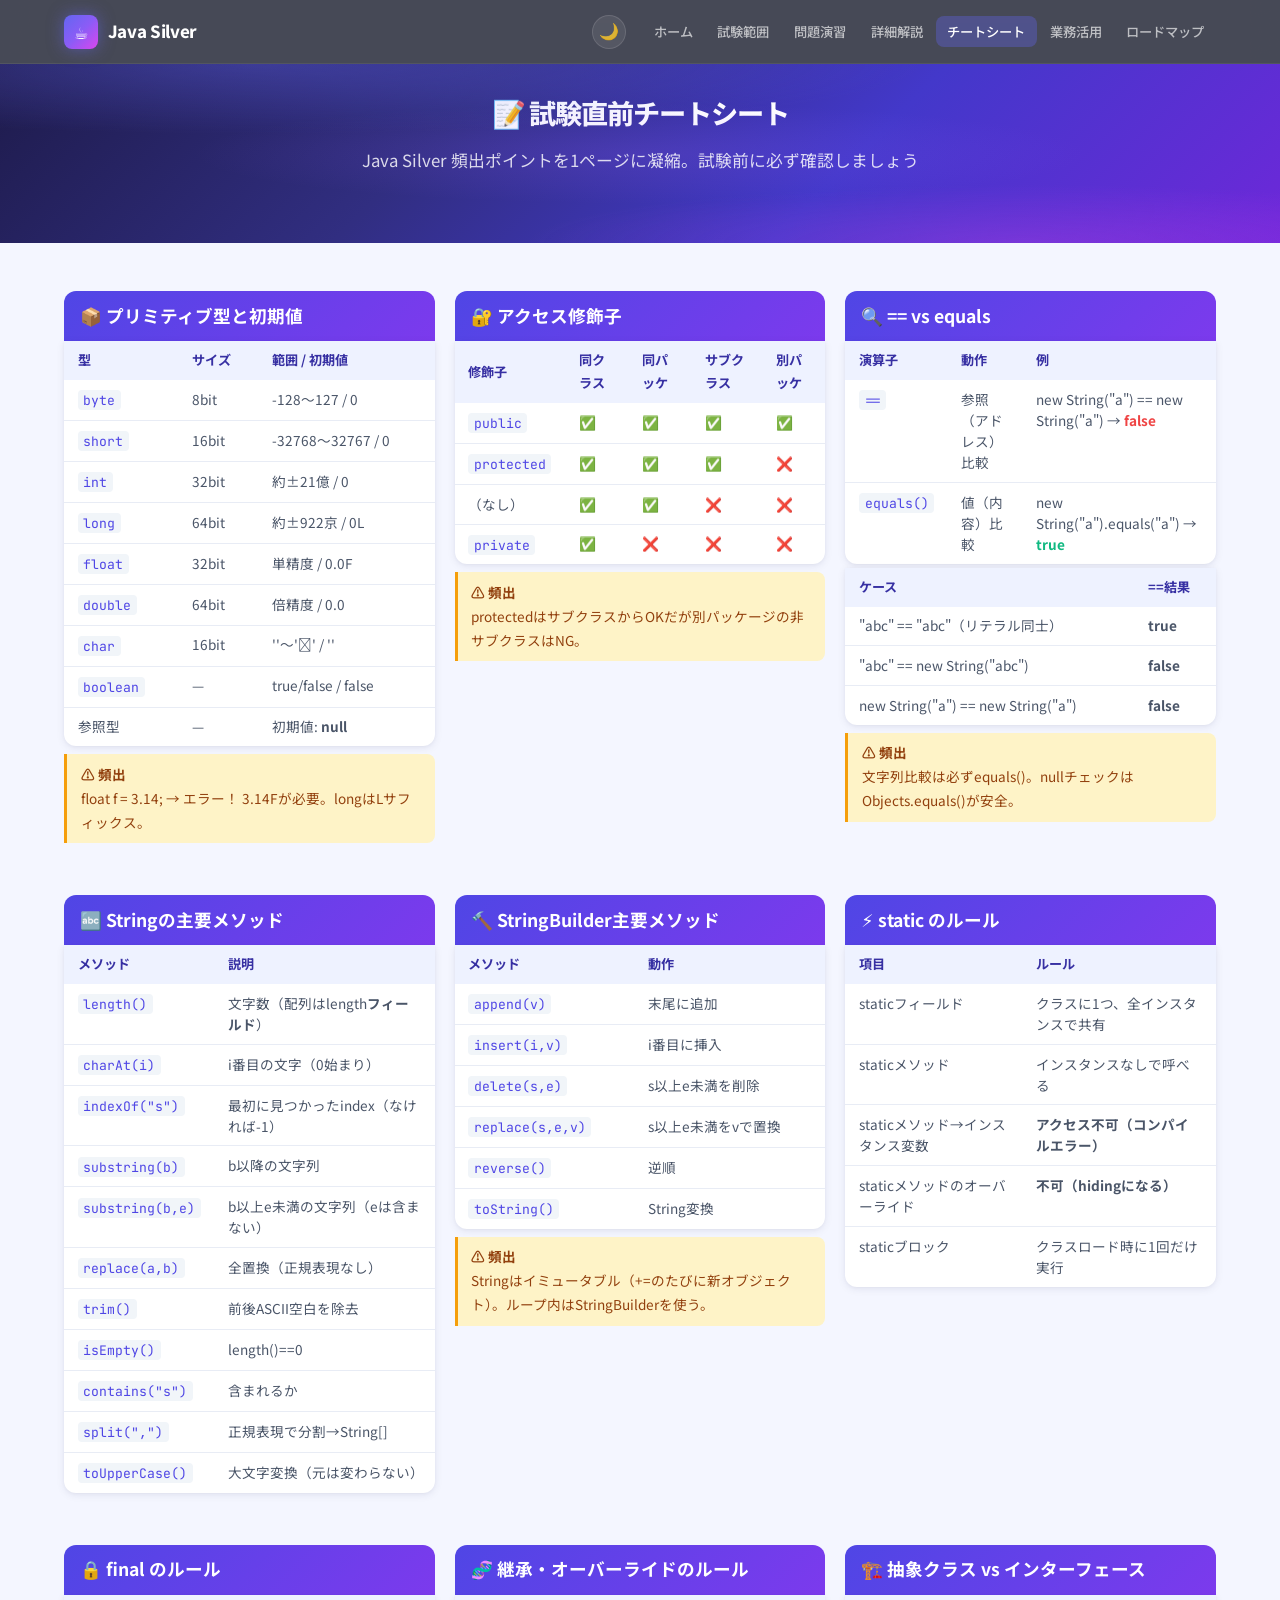
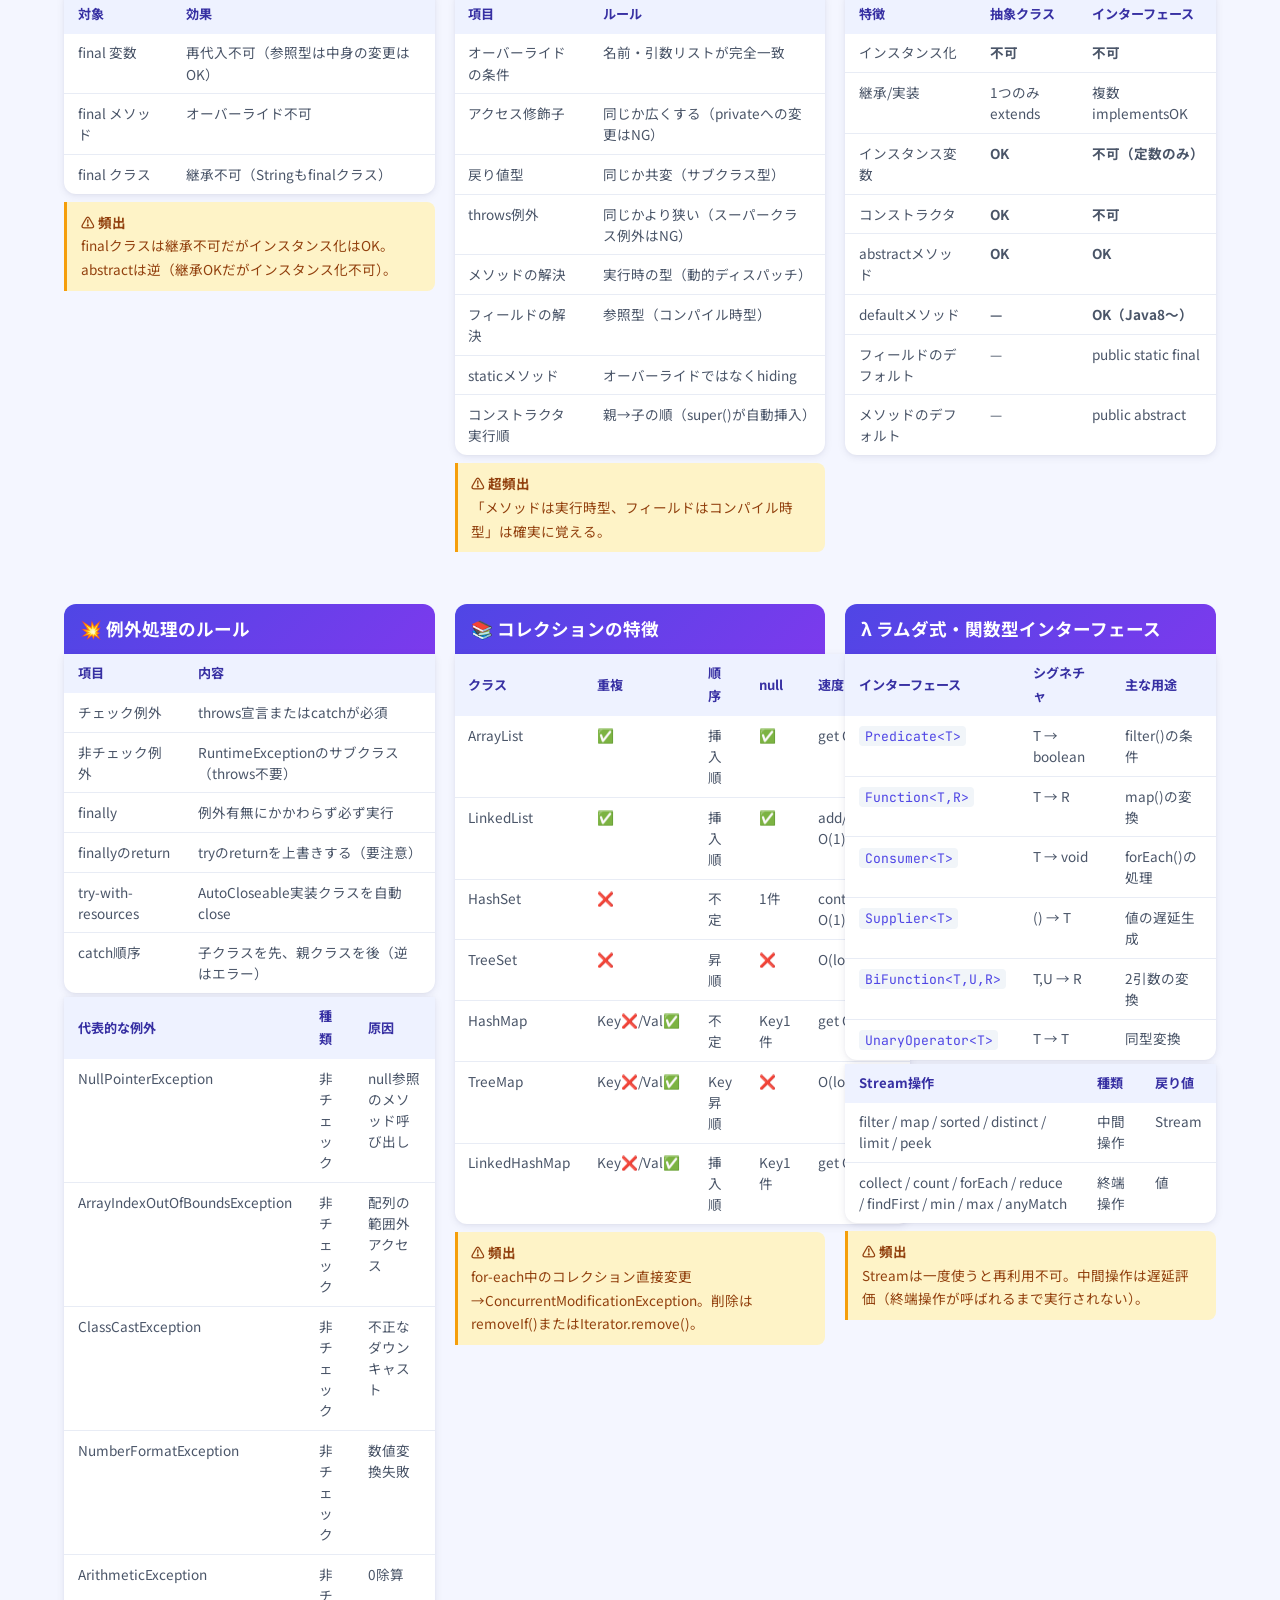
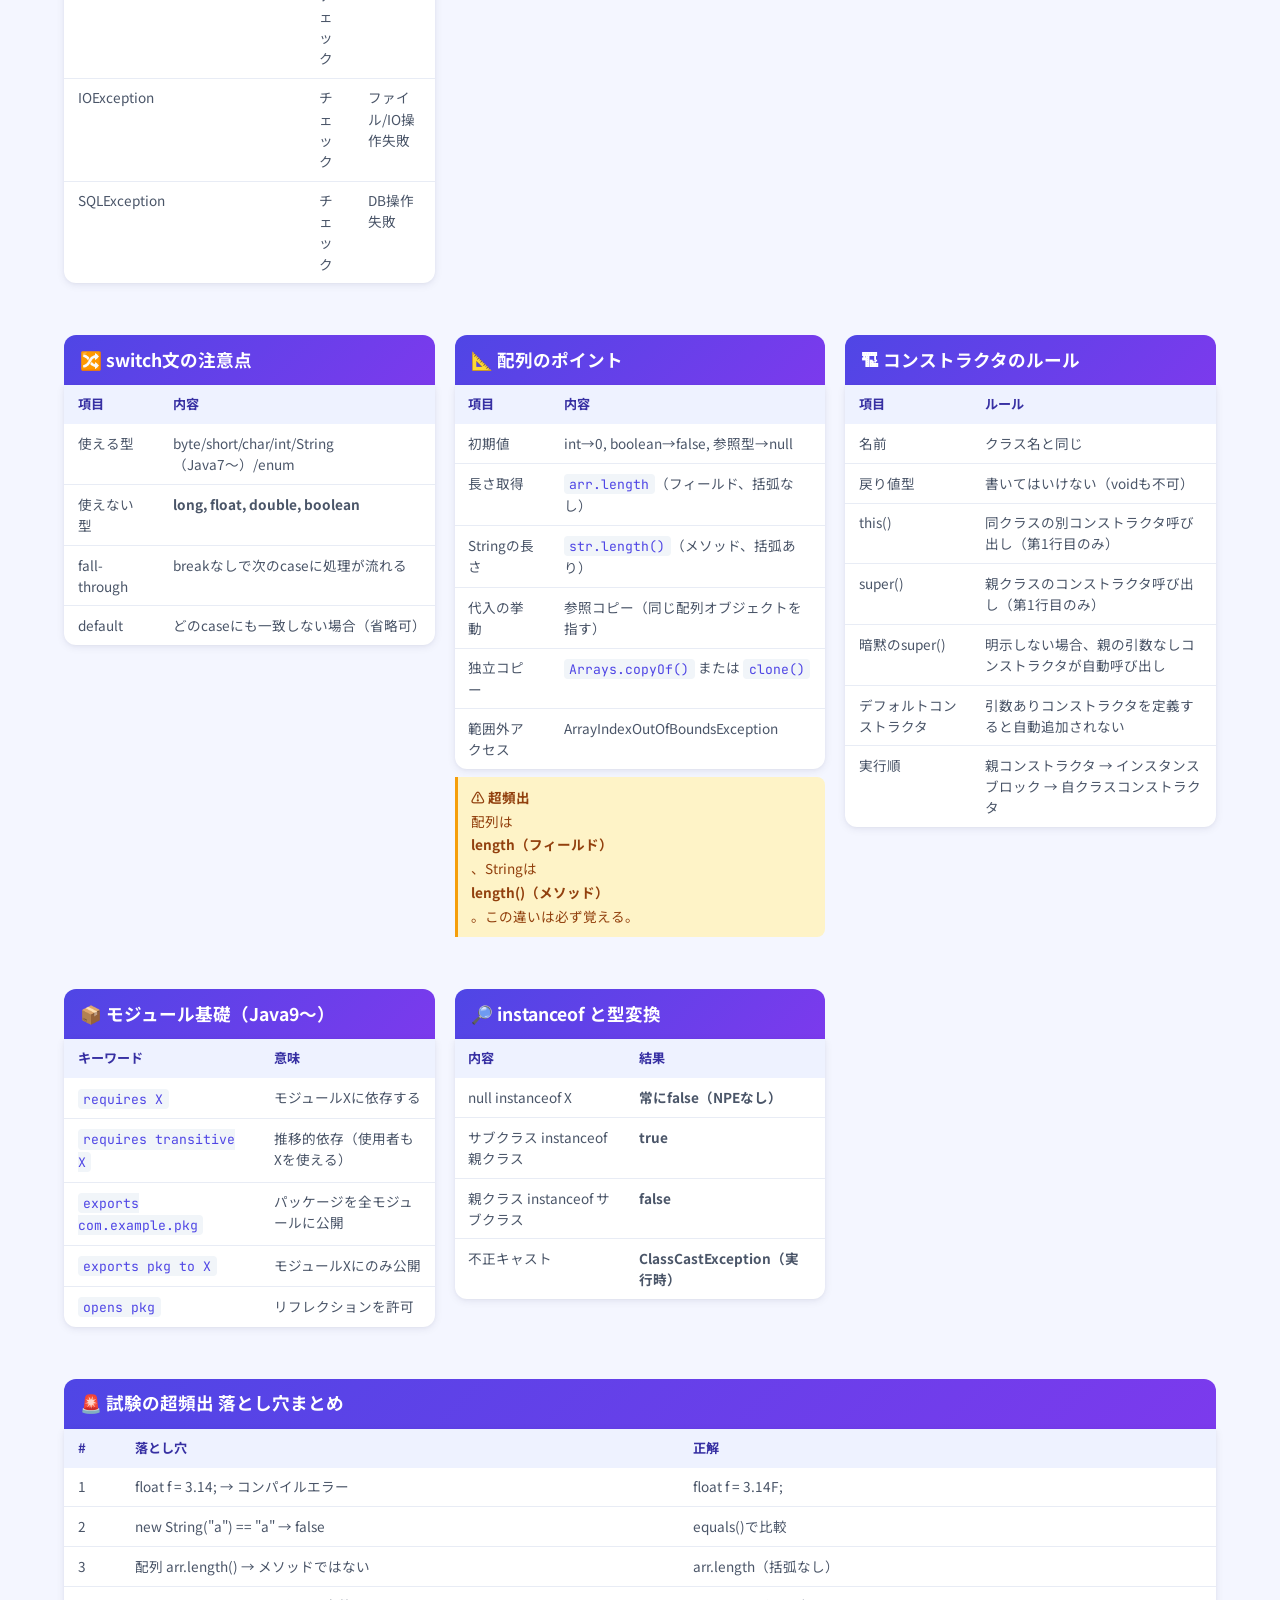
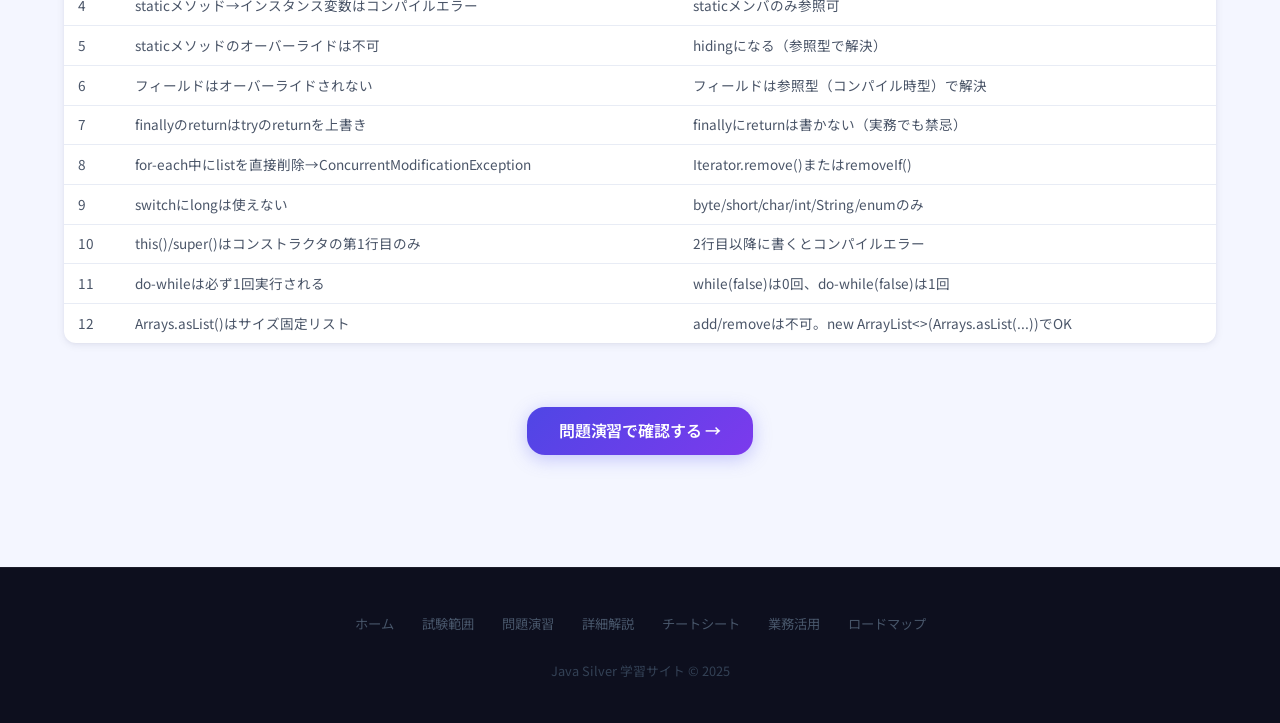
==== commit 82a398a4: "design v3: dark mode, floating hero orbs, glassmorphism polish - New CSS design system (v3): Tokyo N" ====
--- a/cheatsheet.html
+++ b/cheatsheet.html
@@ -5,21 +5,7 @@
 <meta name="viewport" content="width=device-width, initial-scale=1.0">
 <title>チートシート | Java Silver 学習サイト</title>
 <link rel="stylesheet" href="css/style.css">
-<style>
-.cs-section { margin-bottom: 2rem; }
-.cs-section h2 { font-size:1.2rem; background:var(--primary-dark); color:white; padding:0.5rem 1rem; border-radius:var(--radius) var(--radius) 0 0; margin:0; }
-.cs-table { width:100%; border-collapse:collapse; background:white; border-radius:0 0 var(--radius) var(--radius); overflow:hidden; box-shadow:var(--shadow); }
-.cs-table th { background:var(--primary-light); color:var(--primary-dark); padding:0.5rem 0.75rem; text-align:left; font-size:0.85rem; }
-.cs-table td { padding:0.5rem 0.75rem; border-bottom:1px solid var(--gray-200); font-size:0.85rem; vertical-align:top; line-height:1.5; }
-.cs-table tr:last-child td { border-bottom:none; }
-.cs-table tr:hover td { background:var(--gray-100); }
-.ok  { color:var(--success); font-weight:700; }
-.ng  { color:var(--error);   font-weight:700; }
-.cs-code { font-family:'Consolas','Fira Code',monospace; font-size:0.82rem; background:#f3f4f6; padding:0.1rem 0.35rem; border-radius:3px; }
-.cs-grid { display:grid; grid-template-columns:repeat(auto-fill,minmax(320px,1fr)); gap:1.25rem; }
-.tip { background:var(--warning-light); border-left:3px solid var(--warning); padding:0.5rem 0.75rem; border-radius:0 var(--radius) var(--radius) 0; font-size:0.85rem; margin-top:0.5rem; }
-.tip strong { display:block; }
-</style>
+<script src="js/theme.js"></script>
 </head>
 <body>
 
@@ -29,7 +15,10 @@
       <div class="logo-icon">☕</div>
       <a href="index.html">Java Silver</a>
     </div>
-    <button class="nav-toggle" aria-label="メニュー">☰</button>
+    <div style="display:flex;align-items:center;gap:0.5rem;margin-left:auto">
+      <button class="theme-toggle" aria-label="テーマ切替">🌙</button>
+      <button class="nav-toggle" aria-label="メニュー">☰</button>
+    </div>
     <ul class="nav-links">
       <li><a href="index.html">ホーム</a></li>
       <li><a href="exam.html">試験範囲</a></li>
--- a/css/style.css
+++ b/css/style.css
@@ -1,245 +1,338 @@
 /* ============================================
-   Java Silver 学習サイト - Modern Design CSS
+   Java Silver 学習サイト — Design System v3
    ============================================ */
 
-@import url('https://fonts.googleapis.com/css2?family=Noto+Sans+JP:wght@400;500;600;700;800&family=JetBrains+Mono:wght@400;500&display=swap');
-
-/* ===== CSS Variables ===== */
+@import url('https://fonts.googleapis.com/css2?family=Noto+Sans+JP:wght@400;500;600;700;800&family=JetBrains+Mono:ital,wght@0,400;0,500;1,400&display=swap');
+
+/* ===== Design Tokens ===== */
 :root {
-  /* Brand Colors */
-  --indigo-50:  #eef2ff;
-  --indigo-100: #e0e7ff;
-  --indigo-200: #c7d2fe;
-  --indigo-500: #6366f1;
-  --indigo-600: #4f46e5;
-  --indigo-700: #4338ca;
-  --indigo-800: #3730a3;
-  --indigo-900: #312e81;
-
-  --violet-500: #8b5cf6;
-  --violet-600: #7c3aed;
-
-  --cyan-400:   #22d3ee;
-  --cyan-500:   #06b6d4;
-
-  /* Semantic Colors */
-  --primary:       var(--indigo-600);
-  --primary-dark:  var(--indigo-800);
-  --primary-light: var(--indigo-50);
-  --secondary:     var(--violet-600);
-  --accent:        var(--cyan-500);
-
-  --success:       #10b981;
-  --success-light: #d1fae5;
-  --warning:       #f59e0b;
-  --warning-light: #fef3c7;
-  --error:         #ef4444;
-  --error-light:   #fee2e2;
-  --info:          var(--indigo-500);
-  --info-light:    var(--indigo-50);
-
-  /* Neutrals */
-  --gray-50:  #f8fafc;
-  --gray-100: #f1f5f9;
-  --gray-200: #e2e8f0;
-  --gray-300: #cbd5e1;
-  --gray-400: #94a3b8;
-  --gray-500: #64748b;
-  --gray-700: #334155;
-  --gray-800: #1e293b;
-  --gray-900: #0f172a;
-  --white:    #ffffff;
+  /* Palette */
+  --c-indigo-50:  #eef2ff;
+  --c-indigo-100: #e0e7ff;
+  --c-indigo-200: #c7d2fe;
+  --c-indigo-300: #a5b4fc;
+  --c-indigo-400: #818cf8;
+  --c-indigo-500: #6366f1;
+  --c-indigo-600: #4f46e5;
+  --c-indigo-700: #4338ca;
+  --c-indigo-800: #3730a3;
+  --c-indigo-900: #312e81;
+  --c-violet-400: #a78bfa;
+  --c-violet-500: #8b5cf6;
+  --c-violet-600: #7c3aed;
+  --c-fuchsia-500:#d946ef;
+  --c-cyan-400:   #22d3ee;
+  --c-cyan-500:   #06b6d4;
+  --c-emerald-400:#34d399;
+  --c-emerald-500:#10b981;
+  --c-amber-400:  #fbbf24;
+  --c-amber-500:  #f59e0b;
+  --c-red-400:    #f87171;
+  --c-red-500:    #ef4444;
+
+  /* Semantic — light mode */
+  --primary:        var(--c-indigo-500);
+  --primary-dark:   var(--c-indigo-700);
+  --primary-light:  var(--c-indigo-50);
+  --secondary:      var(--c-violet-600);
+  --accent:         var(--c-cyan-500);
+  --success:        var(--c-emerald-500);
+  --success-bg:     #d1fae5;
+  --warning:        var(--c-amber-500);
+  --warning-bg:     #fef3c7;
+  --error:          var(--c-red-500);
+  --error-bg:       #fee2e2;
+
+  /* Surface */
+  --bg:             #f4f6ff;
+  --surface:        #ffffff;
+  --surface-2:      #f8faff;
+  --surface-3:      #f1f5f9;
+  --border:         #e8ecf5;
+  --border-focus:   var(--c-indigo-300);
+
+  /* Text */
+  --text:           #1a1d3a;
+  --text-sub:       #4a5568;
+  --text-muted:     #718096;
+  --text-xmuted:    #a0aec0;
+  --text-inv:       #ffffff;
 
   /* Gradients */
-  --gradient-primary:  linear-gradient(135deg, var(--indigo-600) 0%, var(--violet-600) 100%);
-  --gradient-hero:     linear-gradient(135deg, #312e81 0%, #4338ca 40%, #7c3aed 100%);
-  --gradient-card:     linear-gradient(135deg, rgba(99,102,241,0.08) 0%, rgba(139,92,246,0.08) 100%);
-  --gradient-success:  linear-gradient(135deg, #059669, #10b981);
-  --gradient-error:    linear-gradient(135deg, #dc2626, #ef4444);
+  --grad-brand:   linear-gradient(135deg, #6366f1 0%, #8b5cf6 50%, #d946ef 100%);
+  --grad-hero:    linear-gradient(135deg, #1e1b4b 0%, #312e81 35%, #4338ca 65%, #6d28d9 100%);
+  --grad-indigo:  linear-gradient(135deg, #4f46e5 0%, #7c3aed 100%);
+  --grad-success: linear-gradient(135deg, #059669 0%, #10b981 100%);
+  --grad-error:   linear-gradient(135deg, #dc2626 0%, #ef4444 100%);
+  --grad-warm:    linear-gradient(135deg, #f59e0b 0%, #ef4444 100%);
 
   /* Shadows */
-  --shadow-xs: 0 1px 2px rgba(0,0,0,0.06);
-  --shadow-sm: 0 1px 3px rgba(0,0,0,0.08), 0 1px 2px rgba(0,0,0,0.04);
-  --shadow:    0 4px 6px -1px rgba(0,0,0,0.08), 0 2px 4px -2px rgba(0,0,0,0.04);
-  --shadow-md: 0 8px 16px -4px rgba(0,0,0,0.1), 0 4px 6px -4px rgba(0,0,0,0.04);
-  --shadow-lg: 0 16px 32px -8px rgba(0,0,0,0.12), 0 8px 12px -6px rgba(0,0,0,0.06);
-  --shadow-xl: 0 24px 48px -12px rgba(0,0,0,0.18);
-  --shadow-colored: 0 8px 24px rgba(79,70,229,0.25);
-
-  /* Border Radius */
-  --radius-sm: 6px;
-  --radius:    10px;
-  --radius-lg: 16px;
-  --radius-xl: 24px;
-  --radius-2xl:32px;
-  --radius-full: 9999px;
-
-  /* Transitions */
-  --transition: 0.2s cubic-bezier(0.4, 0, 0.2, 1);
-  --transition-slow: 0.4s cubic-bezier(0.4, 0, 0.2, 1);
-
-  /* Layout */
-  --nav-height: 64px;
-  --container-max: 1200px;
-}
-
-/* ===== Reset & Base ===== */
+  --sh-xs:   0 1px 3px rgba(30,27,74,.06);
+  --sh-sm:   0 2px 8px rgba(30,27,74,.08), 0 1px 3px rgba(30,27,74,.04);
+  --sh:      0 4px 16px rgba(30,27,74,.10), 0 2px 6px rgba(30,27,74,.05);
+  --sh-md:   0 8px 28px rgba(30,27,74,.13), 0 4px 10px rgba(30,27,74,.06);
+  --sh-lg:   0 20px 48px rgba(30,27,74,.15), 0 8px 20px rgba(30,27,74,.08);
+  --sh-xl:   0 32px 64px rgba(30,27,74,.20);
+  --sh-glow: 0 0 0 3px rgba(99,102,241,.2), 0 8px 28px rgba(99,102,241,.25);
+  --sh-glow-sm: 0 4px 18px rgba(99,102,241,.35);
+
+  /* Radius */
+  --r-xs:  4px;
+  --r-sm:  8px;
+  --r:     12px;
+  --r-lg:  18px;
+  --r-xl:  24px;
+  --r-2xl: 32px;
+  --r-full:9999px;
+
+  /* Spacing */
+  --nav-h: 64px;
+  --max-w: 1200px;
+
+  /* Motion */
+  --ease:       cubic-bezier(0.4, 0, 0.2, 1);
+  --ease-out:   cubic-bezier(0, 0, 0.2, 1);
+  --ease-spring:cubic-bezier(0.34, 1.56, 0.64, 1);
+  --t-fast: 0.15s;
+  --t:      0.22s;
+  --t-slow: 0.40s;
+}
+
+/* ===== Dark Mode ===== */
+[data-theme="dark"] {
+  --bg:          #0d0f1e;
+  --surface:     #151827;
+  --surface-2:   #1c1f33;
+  --surface-3:   #242840;
+  --border:      rgba(255,255,255,0.08);
+  --border-focus:var(--c-indigo-400);
+  --text:        #e2e8f0;
+  --text-sub:    #94a3b8;
+  --text-muted:  #64748b;
+  --text-xmuted: #475569;
+  --primary:     var(--c-indigo-400);
+  --primary-light: rgba(99,102,241,0.12);
+  --sh:      0 4px 16px rgba(0,0,0,.35), 0 2px 6px rgba(0,0,0,.25);
+  --sh-md:   0 8px 28px rgba(0,0,0,.45), 0 4px 10px rgba(0,0,0,.3);
+  --sh-lg:   0 20px 48px rgba(0,0,0,.55), 0 8px 20px rgba(0,0,0,.35);
+  --sh-glow: 0 0 0 3px rgba(129,140,248,.2), 0 8px 28px rgba(129,140,248,.2);
+  --sh-glow-sm: 0 4px 18px rgba(129,140,248,.3);
+  --success-bg:  rgba(16,185,129,.12);
+  --error-bg:    rgba(239,68,68,.12);
+  --warning-bg:  rgba(245,158,11,.12);
+}
+
+/* ===== Reset ===== */
 *, *::before, *::after { box-sizing: border-box; margin: 0; padding: 0; }
-
 html { scroll-behavior: smooth; }
-
 body {
-  font-family: 'Noto Sans JP', 'Segoe UI', system-ui, -apple-system, sans-serif;
-  background: var(--gray-100);
-  color: var(--gray-800);
+  font-family: 'Noto Sans JP', 'Segoe UI', system-ui, sans-serif;
+  background: var(--bg);
+  color: var(--text);
   line-height: 1.75;
   font-size: 15px;
   -webkit-font-smoothing: antialiased;
-}
-
-a { color: var(--primary); text-decoration: none; transition: color var(--transition); }
-a:hover { color: var(--secondary); }
-
+  transition: background var(--t-slow) var(--ease), color var(--t-slow) var(--ease);
+}
+a { color: var(--primary); text-decoration: none; }
+a:hover { opacity: 0.85; }
 img { max-width: 100%; }
 ul, ol { list-style: none; }
+code {
+  font-family: 'JetBrains Mono', monospace;
+  background: var(--surface-2);
+  padding: 0.15em 0.45em;
+  border-radius: var(--r-xs);
+  font-size: 0.85em;
+  color: var(--c-indigo-500);
+  border: 1px solid var(--border);
+}
+[data-theme="dark"] code { color: var(--c-indigo-400); }
 
 /* ===== Navigation ===== */
 .navbar {
-  background: rgba(15, 23, 42, 0.85);
-  backdrop-filter: blur(20px) saturate(180%);
-  -webkit-backdrop-filter: blur(20px) saturate(180%);
-  border-bottom: 1px solid rgba(255,255,255,0.08);
+  background: rgba(13,15,30,.75);
+  backdrop-filter: blur(24px) saturate(180%);
+  -webkit-backdrop-filter: blur(24px) saturate(180%);
+  border-bottom: 1px solid rgba(255,255,255,0.07);
   position: sticky;
   top: 0;
   z-index: 1000;
-  height: var(--nav-height);
-}
+  height: var(--nav-h);
+  transition: background var(--t-slow) var(--ease);
+}
+[data-theme="dark"] .navbar { background: rgba(13,15,30,.90); }
 
 .nav-inner {
-  max-width: var(--container-max);
+  max-width: var(--max-w);
   margin: 0 auto;
   display: flex;
   align-items: center;
   justify-content: space-between;
-  padding: 0 1.25rem;
+  padding: 0 1.5rem;
   height: 100%;
+  gap: 1rem;
 }
 
 .nav-logo {
-  font-size: 1.1rem;
+  font-size: 1.05rem;
   font-weight: 800;
-  color: var(--white);
+  color: #fff;
   display: flex;
   align-items: center;
-  gap: 0.5rem;
+  gap: 0.6rem;
+  flex-shrink: 0;
   letter-spacing: -0.02em;
 }
-.nav-logo .logo-icon {
-  width: 32px;
-  height: 32px;
-  background: var(--gradient-primary);
-  border-radius: var(--radius-sm);
-  display: flex;
-  align-items: center;
-  justify-content: center;
+.nav-logo a { color: #fff; }
+.logo-icon {
+  width: 34px; height: 34px;
+  background: var(--grad-brand);
+  border-radius: var(--r-sm);
+  display: flex; align-items: center; justify-content: center;
   font-size: 1rem;
-  box-shadow: 0 0 12px rgba(99,102,241,0.4);
-}
-.nav-logo a { color: var(--white); }
+  box-shadow: 0 0 16px rgba(99,102,241,.5);
+  flex-shrink: 0;
+}
 
 .nav-links {
   display: flex;
   align-items: center;
-  gap: 0.125rem;
+  gap: 0.1rem;
 }
 .nav-links a {
-  color: rgba(255,255,255,0.7);
-  padding: 0.4rem 0.7rem;
-  border-radius: var(--radius-sm);
-  font-size: 0.85rem;
+  color: rgba(255,255,255,.65);
+  padding: 0.38rem 0.72rem;
+  border-radius: var(--r-sm);
+  font-size: 0.83rem;
   font-weight: 500;
-  transition: all var(--transition);
+  transition: all var(--t) var(--ease);
   white-space: nowrap;
 }
-.nav-links a:hover { color: var(--white); background: rgba(255,255,255,0.1); }
-.nav-links a.active {
-  color: var(--white);
-  background: rgba(99,102,241,0.35);
-}
+.nav-links a:hover { color: #fff; background: rgba(255,255,255,.1); opacity: 1; }
+.nav-links a.active { color: #fff; background: rgba(99,102,241,.35); }
+
+/* Dark mode toggle */
+.theme-toggle {
+  background: rgba(255,255,255,.08);
+  border: 1px solid rgba(255,255,255,.12);
+  border-radius: var(--r-full);
+  color: rgba(255,255,255,.8);
+  cursor: pointer;
+  font-size: 1rem;
+  width: 34px; height: 34px;
+  display: flex; align-items: center; justify-content: center;
+  transition: all var(--t) var(--ease);
+  flex-shrink: 0;
+}
+.theme-toggle:hover { background: rgba(255,255,255,.18); color: #fff; }
 
 .nav-toggle {
   display: none;
-  background: rgba(255,255,255,0.1);
-  border: 1px solid rgba(255,255,255,0.15);
-  border-radius: var(--radius-sm);
-  color: var(--white);
-  font-size: 1.25rem;
+  background: rgba(255,255,255,.08);
+  border: 1px solid rgba(255,255,255,.12);
+  border-radius: var(--r-sm);
+  color: #fff;
+  font-size: 1.2rem;
   cursor: pointer;
-  padding: 0.4rem 0.6rem;
-  transition: background var(--transition);
-}
-.nav-toggle:hover { background: rgba(255,255,255,0.2); }
+  padding: 0.38rem 0.6rem;
+  transition: background var(--t) var(--ease);
+  line-height: 1;
+}
+.nav-toggle:hover { background: rgba(255,255,255,.18); }
 
 /* ===== Hero ===== */
 .hero {
-  background: var(--gradient-hero);
   position: relative;
   overflow: hidden;
-  padding: 5rem 1.25rem 4rem;
+  background: var(--grad-hero);
+  padding: 5.5rem 1.5rem 4.5rem;
   text-align: center;
-  color: var(--white);
-}
+  color: #fff;
+}
+
+/* Mesh gradient overlay */
 .hero::before {
   content: '';
   position: absolute;
   inset: 0;
   background:
-    radial-gradient(ellipse 80% 60% at 50% 0%, rgba(139,92,246,0.3) 0%, transparent 70%),
-    radial-gradient(ellipse 50% 40% at 80% 100%, rgba(6,182,212,0.2) 0%, transparent 70%);
-}
+    radial-gradient(ellipse 80% 60% at 20% 0%,   rgba(99,102,241,.35) 0%, transparent 65%),
+    radial-gradient(ellipse 60% 50% at 80% 100%,  rgba(217,70,239,.25) 0%, transparent 65%),
+    radial-gradient(ellipse 50% 40% at 50% 50%,   rgba(139,92,246,.2)  0%, transparent 70%);
+  pointer-events: none;
+}
+
+/* Floating orbs */
+.hero-orb {
+  position: absolute;
+  border-radius: 50%;
+  filter: blur(48px);
+  opacity: 0.35;
+  pointer-events: none;
+  animation: float-orb var(--dur, 8s) ease-in-out infinite;
+  animation-delay: var(--delay, 0s);
+}
+.hero-orb-1 { width:360px;height:360px; background:#6366f1; top:-120px; right:-80px; --dur:9s; --delay:0s; }
+.hero-orb-2 { width:280px;height:280px; background:#d946ef; bottom:-100px; left:-60px; --dur:11s; --delay:-3s; }
+.hero-orb-3 { width:200px;height:200px; background:#06b6d4; top:40%; left:50%; margin-left:-100px; --dur:13s; --delay:-6s; }
+
+@keyframes float-orb {
+  0%, 100% { transform: translate(0, 0) scale(1); }
+  33%       { transform: translate(20px, -25px) scale(1.05); }
+  66%       { transform: translate(-15px, 15px) scale(0.96); }
+}
+
+/* Grid pattern */
 .hero-grid-bg {
   position: absolute;
   inset: 0;
   background-image:
-    linear-gradient(rgba(255,255,255,0.03) 1px, transparent 1px),
-    linear-gradient(90deg, rgba(255,255,255,0.03) 1px, transparent 1px);
-  background-size: 40px 40px;
-}
-.hero-content { position: relative; max-width: 700px; margin: 0 auto; }
+    linear-gradient(rgba(255,255,255,.04) 1px, transparent 1px),
+    linear-gradient(90deg, rgba(255,255,255,.04) 1px, transparent 1px);
+  background-size: 48px 48px;
+  pointer-events: none;
+}
+
+.hero-content { position: relative; z-index: 1; max-width: 720px; margin: 0 auto; }
 
 .hero-badge {
   display: inline-flex;
   align-items: center;
   gap: 0.4rem;
-  background: rgba(255,255,255,0.12);
-  border: 1px solid rgba(255,255,255,0.2);
-  border-radius: var(--radius-full);
-  padding: 0.3rem 1rem;
-  font-size: 0.8rem;
+  background: rgba(255,255,255,.12);
+  border: 1px solid rgba(255,255,255,.22);
+  border-radius: var(--r-full);
+  padding: 0.32rem 1rem;
+  font-size: 0.78rem;
   font-weight: 600;
   margin-bottom: 1.5rem;
   backdrop-filter: blur(8px);
-  letter-spacing: 0.02em;
-}
+  letter-spacing: 0.04em;
+  text-transform: uppercase;
+}
+
 .hero h1 {
-  font-size: clamp(1.8rem, 5vw, 2.8rem);
+  font-size: clamp(1.9rem, 5.5vw, 3rem);
   font-weight: 800;
-  line-height: 1.2;
-  margin-bottom: 1rem;
-  letter-spacing: -0.03em;
+  line-height: 1.18;
+  margin-bottom: 1.1rem;
+  letter-spacing: -0.04em;
 }
 .hero h1 .highlight {
-  background: linear-gradient(135deg, #a5b4fc 0%, #c4b5fd 50%, #67e8f9 100%);
+  background: linear-gradient(135deg, #a5b4fc 0%, #e879f9 50%, #67e8f9 100%);
   -webkit-background-clip: text;
   -webkit-text-fill-color: transparent;
   background-clip: text;
 }
+
 .hero p {
   font-size: 1.05rem;
-  opacity: 0.85;
-  margin-bottom: 2rem;
-  line-height: 1.7;
-}
+  line-height: 1.75;
+  opacity: 0.82;
+  margin-bottom: 2.25rem;
+}
+
 .hero-actions {
   display: flex;
   gap: 0.75rem;
@@ -247,224 +340,289 @@
   flex-wrap: wrap;
 }
 
+.hero-stat {
+  display: flex;
+  gap: 2rem;
+  justify-content: center;
+  margin-top: 3rem;
+  flex-wrap: wrap;
+  position: relative;
+  padding-top: 2rem;
+}
+.hero-stat::before {
+  content: '';
+  position: absolute;
+  top: 0; left: 50%; transform: translateX(-50%);
+  width: 160px; height: 1px;
+  background: linear-gradient(90deg, transparent, rgba(255,255,255,.3), transparent);
+}
+.hero-stat-item { text-align: center; }
+.hero-stat-num {
+  font-size: 2.1rem; font-weight: 800; letter-spacing: -0.04em;
+  background: linear-gradient(135deg, #fff 0%, rgba(255,255,255,.75) 100%);
+  -webkit-background-clip: text; -webkit-text-fill-color: transparent; background-clip: text;
+}
+.hero-stat-label { font-size: 0.78rem; opacity: 0.65; margin-top: 0.1rem; letter-spacing: 0.03em; }
+.hero-stat-divider { width: 1px; background: rgba(255,255,255,.2); align-self: stretch; }
+
 /* ===== Container ===== */
-.container {
-  max-width: var(--container-max);
-  margin: 0 auto;
-  padding: 2.5rem 1.25rem;
-}
+.container { max-width: var(--max-w); margin: 0 auto; padding: 3rem 1.5rem; }
 
 .section-title {
-  font-size: 1.4rem;
+  font-size: 1.35rem;
   font-weight: 800;
   margin-bottom: 1.5rem;
-  color: var(--gray-800);
+  color: var(--text);
   display: flex;
   align-items: center;
   gap: 0.5rem;
-  letter-spacing: -0.02em;
+  letter-spacing: -0.025em;
+}
+.section-title .title-line {
+  display: inline-block;
+  width: 3px; height: 1.2em;
+  background: var(--grad-brand);
+  border-radius: 2px;
 }
 
 /* ===== Cards ===== */
 .card {
-  background: var(--white);
-  border-radius: var(--radius-lg);
-  box-shadow: var(--shadow);
+  background: var(--surface);
+  border-radius: var(--r-lg);
+  box-shadow: var(--sh);
   padding: 1.5rem;
-  border: 1px solid rgba(0,0,0,0.04);
-  transition: box-shadow var(--transition), transform var(--transition);
-}
-.card:hover { box-shadow: var(--shadow-md); transform: translateY(-2px); }
+  border: 1px solid var(--border);
+  transition: box-shadow var(--t) var(--ease), transform var(--t) var(--ease), border-color var(--t) var(--ease);
+}
+.card:hover { box-shadow: var(--sh-md); transform: translateY(-2px); }
 
 .card-grid {
   display: grid;
-  grid-template-columns: repeat(auto-fill, minmax(270px, 1fr));
+  grid-template-columns: repeat(auto-fill, minmax(268px, 1fr));
   gap: 1.25rem;
 }
 
-.card h3 {
-  color: var(--gray-800);
-  font-size: 1rem;
-  font-weight: 700;
-  margin-bottom: 0.5rem;
-  display: flex;
-  align-items: center;
-  gap: 0.4rem;
-}
-
-/* Glass Card */
-.glass-card {
-  background: rgba(255,255,255,0.7);
-  backdrop-filter: blur(16px);
-  -webkit-backdrop-filter: blur(16px);
-  border: 1px solid rgba(255,255,255,0.5);
-  border-radius: var(--radius-lg);
-  box-shadow: var(--shadow-md);
+/* Feature Card — accent border reveal on hover */
+.feature-card {
+  background: var(--surface);
+  border-radius: var(--r-lg);
   padding: 1.5rem;
-}
-
-/* Feature Card */
-.feature-card {
-  background: var(--white);
-  border-radius: var(--radius-lg);
-  padding: 1.5rem;
-  border: 1px solid var(--gray-200);
-  box-shadow: var(--shadow-sm);
-  transition: all var(--transition);
+  border: 1px solid var(--border);
+  box-shadow: var(--sh-sm);
+  transition: all var(--t-slow) var(--ease);
   position: relative;
   overflow: hidden;
+  text-decoration: none !important;
+  display: block;
+  color: var(--text);
 }
 .feature-card::before {
   content: '';
   position: absolute;
-  top: 0;
-  left: 0;
-  right: 0;
+  inset: 0; bottom: auto;
   height: 3px;
-  background: var(--gradient-primary);
+  background: var(--grad-brand);
   transform: scaleX(0);
   transform-origin: left;
-  transition: transform var(--transition-slow);
-}
-.feature-card:hover { box-shadow: var(--shadow-colored); transform: translateY(-3px); border-color: var(--indigo-200); }
+  transition: transform var(--t-slow) var(--ease-spring);
+}
+.feature-card::after {
+  content: '';
+  position: absolute;
+  inset: 0;
+  background: radial-gradient(ellipse at 50% 0%, rgba(99,102,241,.06) 0%, transparent 70%);
+  opacity: 0;
+  transition: opacity var(--t-slow) var(--ease);
+}
+.feature-card:hover {
+  box-shadow: var(--sh-glow);
+  transform: translateY(-5px);
+  border-color: var(--c-indigo-200);
+}
+[data-theme="dark"] .feature-card:hover { border-color: rgba(99,102,241,.35); }
 .feature-card:hover::before { transform: scaleX(1); }
+.feature-card:hover::after  { opacity: 1; }
 
 .feature-icon {
-  width: 44px;
-  height: 44px;
-  border-radius: var(--radius);
-  background: var(--indigo-50);
-  display: flex;
-  align-items: center;
-  justify-content: center;
-  font-size: 1.25rem;
+  width: 46px; height: 46px;
+  border-radius: var(--r);
+  background: var(--primary-light);
+  display: flex; align-items: center; justify-content: center;
+  font-size: 1.3rem;
   margin-bottom: 1rem;
-  transition: background var(--transition);
-}
-.feature-card:hover .feature-icon { background: var(--indigo-100); }
+  transition: transform var(--t) var(--ease-spring);
+}
+.feature-card:hover .feature-icon { transform: scale(1.12) rotate(-4deg); }
+[data-theme="dark"] .feature-icon { background: rgba(99,102,241,.15); }
+
+/* Glass Card */
+.glass-card {
+  background: rgba(255,255,255,.65);
+  backdrop-filter: blur(20px) saturate(160%);
+  -webkit-backdrop-filter: blur(20px) saturate(160%);
+  border: 1px solid rgba(255,255,255,.55);
+  border-radius: var(--r-lg);
+  box-shadow: var(--sh-md);
+  padding: 1.5rem;
+}
+[data-theme="dark"] .glass-card {
+  background: rgba(21,24,39,.65);
+  border-color: rgba(255,255,255,.08);
+}
 
 /* ===== Buttons ===== */
 .btn {
   display: inline-flex;
   align-items: center;
-  gap: 0.4rem;
-  padding: 0.6rem 1.4rem;
-  border-radius: var(--radius);
+  gap: 0.45rem;
+  padding: 0.6rem 1.5rem;
+  border-radius: var(--r);
   font-size: 0.9rem;
   font-weight: 600;
   cursor: pointer;
   border: none;
-  transition: all var(--transition);
+  transition: all var(--t) var(--ease);
   font-family: inherit;
   text-decoration: none !important;
   line-height: 1.4;
   position: relative;
   overflow: hidden;
-}
+  white-space: nowrap;
+  letter-spacing: -0.01em;
+}
+
+/* Shimmer effect */
 .btn::after {
   content: '';
   position: absolute;
-  inset: 0;
-  background: rgba(255,255,255,0);
-  transition: background var(--transition);
-}
-.btn:hover::after { background: rgba(255,255,255,0.08); }
+  top: 0; left: -100%;
+  width: 60%; height: 100%;
+  background: linear-gradient(90deg, transparent, rgba(255,255,255,.25), transparent);
+  transition: left var(--t-slow) var(--ease);
+  pointer-events: none;
+}
+.btn:hover::after { left: 150%; }
 
 .btn-primary {
-  background: var(--gradient-primary);
-  color: var(--white);
-  box-shadow: 0 4px 14px rgba(79,70,229,0.35);
-}
-.btn-primary:hover { box-shadow: 0 6px 20px rgba(79,70,229,0.5); transform: translateY(-1px); color: var(--white); }
+  background: var(--grad-indigo);
+  color: #fff;
+  box-shadow: var(--sh-glow-sm);
+}
+.btn-primary:hover {
+  box-shadow: 0 6px 24px rgba(99,102,241,.55);
+  transform: translateY(-2px);
+  opacity: 1;
+}
 
 .btn-secondary {
-  background: rgba(255,255,255,0.15);
-  color: var(--white);
-  border: 1px solid rgba(255,255,255,0.25);
+  background: rgba(255,255,255,.14);
+  color: #fff;
+  border: 1px solid rgba(255,255,255,.28);
   backdrop-filter: blur(8px);
 }
-.btn-secondary:hover { background: rgba(255,255,255,0.25); color: var(--white); }
+.btn-secondary:hover { background: rgba(255,255,255,.26); opacity: 1; }
 
 .btn-outline {
   background: transparent;
   color: var(--primary);
-  border: 2px solid var(--indigo-200);
-}
-.btn-outline:hover { background: var(--indigo-50); border-color: var(--primary); }
-
-.btn-success { background: var(--gradient-success); color: var(--white); box-shadow: 0 4px 14px rgba(16,185,129,0.3); }
-.btn-success:hover { box-shadow: 0 6px 20px rgba(16,185,129,0.5); transform: translateY(-1px); }
+  border: 2px solid var(--c-indigo-200);
+}
+.btn-outline:hover {
+  background: var(--primary-light);
+  border-color: var(--primary);
+  opacity: 1;
+}
+[data-theme="dark"] .btn-outline {
+  border-color: rgba(99,102,241,.45);
+  color: var(--c-indigo-400);
+}
+[data-theme="dark"] .btn-outline:hover { background: rgba(99,102,241,.12); }
+
+.btn-success {
+  background: var(--grad-success); color: #fff;
+  box-shadow: 0 4px 16px rgba(16,185,129,.3);
+}
+.btn-success:hover { box-shadow: 0 6px 24px rgba(16,185,129,.5); transform: translateY(-2px); opacity: 1; }
 
 .btn-ghost {
   background: transparent;
-  color: var(--gray-500);
-  border: 1px solid var(--gray-200);
-}
-.btn-ghost:hover { background: var(--gray-100); color: var(--gray-700); }
-
-.btn-lg { padding: 0.8rem 2rem; font-size: 1rem; border-radius: var(--radius-lg); }
-.btn-sm { padding: 0.35rem 0.9rem; font-size: 0.82rem; }
-.btn-xs { padding: 0.2rem 0.6rem; font-size: 0.78rem; }
+  color: var(--text-muted);
+  border: 1px solid var(--border);
+}
+.btn-ghost:hover { background: var(--surface-3); color: var(--text-sub); opacity: 1; }
+[data-theme="dark"] .btn-ghost:hover { background: var(--surface-2); }
+
+.btn-lg { padding: 0.8rem 2rem; font-size: 1rem; border-radius: var(--r-lg); }
+.btn-sm { padding: 0.35rem 0.9rem; font-size: 0.82rem; border-radius: var(--r-sm); }
+.btn-xs { padding: 0.2rem 0.6rem; font-size: 0.78rem; border-radius: var(--r-xs); }
 
 /* ===== Code Blocks ===== */
-.code-wrap { margin: 1rem 0; border-radius: var(--radius-lg); overflow: hidden; box-shadow: var(--shadow-md); }
+.code-wrap {
+  border-radius: var(--r-lg);
+  overflow: hidden;
+  box-shadow: var(--sh-md);
+  margin: 1rem 0;
+}
 .code-header {
-  background: #1e2030;
+  background: #14162a;
   padding: 0.6rem 1rem;
   display: flex;
   align-items: center;
-  justify-content: space-between;
   gap: 0.75rem;
 }
 .code-dots { display: flex; gap: 0.4rem; }
-.code-dots span {
-  width: 12px; height: 12px; border-radius: 50%;
-}
+.code-dots span { width: 12px; height: 12px; border-radius: 50%; }
 .code-dots .d1 { background: #ff5f57; }
-.code-dots .d2 { background: #ffbd2e; }
-.code-dots .d3 { background: #28c941; }
-.code-file { font-family: 'JetBrains Mono', monospace; font-size: 0.75rem; color: #636e7b; }
-
+.code-dots .d2 { background: #febc2e; }
+.code-dots .d3 { background: #28c840; }
+.code-file {
+  font-family: 'JetBrains Mono', monospace;
+  font-size: 0.72rem;
+  color: #5c6370;
+  letter-spacing: 0.03em;
+}
+
+/* Tokyo Night theme */
 .code-block {
-  background: #0f1117;
-  color: #e2e8f0;
-  padding: 1.25rem 1.5rem;
-  font-family: 'JetBrains Mono', 'Fira Code', 'Consolas', monospace;
-  font-size: 0.85rem;
-  line-height: 1.7;
-  overflow-x: auto;
-  margin: 0;
-}
-.code-block pre { margin: 0; white-space: pre; }
-
-/* Syntax highlighting */
-.kw  { color: #c792ea; font-weight: 500; }
-.str { color: #c3e88d; }
-.num { color: #f78c6c; }
-.cmt { color: #546e7a; font-style: italic; }
-.cls { color: #82aaff; }
-.met { color: #82aaff; }
-.ann { color: #ffcb6b; }
-.typ { color: #89ddff; }
-
-/* Simple code block without header */
-.code-block-simple {
-  background: #0f1117;
-  color: #e2e8f0;
-  border-radius: var(--radius-lg);
+  background: #1a1b2e;
+  color: #a9b1d6;
   padding: 1.25rem 1.5rem;
   font-family: 'JetBrains Mono', monospace;
   font-size: 0.85rem;
-  line-height: 1.7;
+  line-height: 1.75;
+  overflow-x: auto;
+  margin: 0;
+}
+.code-block pre { margin: 0; white-space: pre; }
+
+/* Syntax — Tokyo Night */
+.kw  { color: #bb9af7; font-weight: 500; }   /* keyword */
+.str { color: #9ece6a; }                      /* string */
+.num { color: #ff9e64; }                      /* number */
+.cmt { color: #565f89; font-style: italic; }  /* comment */
+.cls { color: #7dcfff; }                      /* class name */
+.met { color: #73daca; }                      /* method */
+.ann { color: #e0af68; }                      /* annotation */
+.typ { color: #2ac3de; }                      /* type */
+.op  { color: #89ddff; }                      /* operator */
+
+.code-block-simple {
+  background: #1a1b2e;
+  color: #a9b1d6;
+  border-radius: var(--r-lg);
+  padding: 1.25rem 1.5rem;
+  font-family: 'JetBrains Mono', monospace;
+  font-size: 0.85rem;
+  line-height: 1.75;
   overflow-x: auto;
   margin: 1rem 0;
-  box-shadow: var(--shadow-md);
+  box-shadow: var(--sh-md);
 }
 .code-block-simple pre { margin: 0; white-space: pre; }
 
-/* ===== Callout / Info Boxes ===== */
+/* ===== Callout / Alert ===== */
 .callout {
-  border-radius: var(--radius-lg);
+  border-radius: var(--r-lg);
   padding: 1rem 1.25rem;
   margin: 1rem 0;
   display: flex;
@@ -473,19 +631,19 @@
   border: 1px solid;
 }
 .callout-icon { font-size: 1.1rem; flex-shrink: 0; margin-top: 0.1rem; }
-.callout-body strong { display: block; margin-bottom: 0.2rem; font-size: 0.9rem; }
-.callout-body { font-size: 0.9rem; line-height: 1.6; }
-.callout-warning { background: var(--warning-light); border-color: #fcd34d; }
-.callout-success { background: var(--success-light); border-color: #6ee7b7; }
-.callout-info    { background: var(--info-light);    border-color: var(--indigo-200); }
-.callout-error   { background: var(--error-light);   border-color: #fca5a5; }
+.callout-body { font-size: 0.9rem; line-height: 1.65; }
+.callout-body strong { display: block; margin-bottom: 0.2rem; }
+.callout-warning { background: var(--warning-bg); border-color: var(--c-amber-400); }
+.callout-success { background: var(--success-bg); border-color: var(--c-emerald-400); }
+.callout-info    { background: var(--primary-light); border-color: var(--c-indigo-200); }
+.callout-error   { background: var(--error-bg); border-color: var(--c-red-400); }
 
 /* Legacy box classes */
-.box { border-left: 4px solid; padding: 1rem 1.25rem; border-radius: 0 var(--radius) var(--radius) 0; margin: 1rem 0; }
-.box-warning { background: var(--warning-light); border-color: var(--warning); }
-.box-success { background: var(--success-light); border-color: var(--success); }
-.box-info    { background: var(--info-light);    border-color: var(--primary); }
-.box-error   { background: var(--error-light);   border-color: var(--error); }
+.box { border-left: 4px solid; padding: 1rem 1.25rem; border-radius: 0 var(--r) var(--r) 0; margin: 1rem 0; }
+.box-warning { background: var(--warning-bg); border-color: var(--warning); }
+.box-success { background: var(--success-bg); border-color: var(--success); }
+.box-info    { background: var(--primary-light); border-color: var(--primary); }
+.box-error   { background: var(--error-bg); border-color: var(--error); }
 .box strong  { display: block; margin-bottom: 0.25rem; }
 
 /* ===== Stats ===== */
@@ -496,134 +654,131 @@
   margin-bottom: 1.5rem;
 }
 .stat-card {
-  background: var(--white);
-  border-radius: var(--radius-lg);
-  padding: 1.25rem;
+  background: var(--surface);
+  border-radius: var(--r-lg);
+  padding: 1.2rem;
   text-align: center;
-  box-shadow: var(--shadow-sm);
-  border: 1px solid var(--gray-200);
-  transition: all var(--transition);
-}
-.stat-card:hover { box-shadow: var(--shadow-colored); border-color: var(--indigo-200); transform: translateY(-2px); }
+  box-shadow: var(--sh-sm);
+  border: 1px solid var(--border);
+  transition: all var(--t) var(--ease);
+}
+.stat-card:hover { box-shadow: var(--sh-glow); border-color: var(--c-indigo-200); transform: translateY(-3px); }
+[data-theme="dark"] .stat-card:hover { border-color: rgba(99,102,241,.35); }
 .stat-num {
   font-size: 2rem;
   font-weight: 800;
-  background: var(--gradient-primary);
+  background: var(--grad-brand);
   -webkit-background-clip: text;
   -webkit-text-fill-color: transparent;
   background-clip: text;
   line-height: 1.2;
   display: block;
-}
-.stat-label { font-size: 0.8rem; color: var(--gray-500); margin-top: 0.3rem; font-weight: 500; }
+  letter-spacing: -0.04em;
+}
+.stat-label { font-size: 0.78rem; color: var(--text-muted); margin-top: 0.3rem; font-weight: 500; }
 
 /* ===== Progress Bar ===== */
 .progress-bar-wrap {
-  background: var(--gray-200);
-  border-radius: var(--radius-full);
+  background: var(--surface-3);
+  border-radius: var(--r-full);
   height: 8px;
   overflow: hidden;
   margin-bottom: 1.5rem;
 }
 .progress-bar {
-  background: var(--gradient-primary);
+  background: var(--grad-brand);
   height: 100%;
-  border-radius: var(--radius-full);
-  transition: width 0.5s cubic-bezier(0.4, 0, 0.2, 1);
+  border-radius: var(--r-full);
+  transition: width 0.6s var(--ease-out);
   position: relative;
+  overflow: hidden;
 }
 .progress-bar::after {
   content: '';
-  position: absolute;
-  inset: 0;
-  background: linear-gradient(90deg, transparent, rgba(255,255,255,0.3), transparent);
-  animation: shimmer 2s infinite;
+  position: absolute; inset: 0;
+  background: linear-gradient(90deg, transparent 0%, rgba(255,255,255,.4) 50%, transparent 100%);
+  animation: shimmer 2.2s infinite;
 }
 @keyframes shimmer {
-  0% { transform: translateX(-100%); }
-  100% { transform: translateX(100%); }
+  0%   { transform: translateX(-100%); }
+  100% { transform: translateX(200%); }
 }
 
 /* ===== Badges ===== */
 .badge {
   display: inline-flex;
   align-items: center;
-  padding: 0.2rem 0.65rem;
-  border-radius: var(--radius-full);
-  font-size: 0.75rem;
+  padding: 0.18rem 0.6rem;
+  border-radius: var(--r-full);
+  font-size: 0.74rem;
   font-weight: 600;
   letter-spacing: 0.02em;
 }
-.badge-category { background: var(--indigo-50); color: var(--indigo-700); border: 1px solid var(--indigo-200); }
-.badge-easy     { background: #d1fae5; color: #065f46; }
-.badge-medium   { background: #fef3c7; color: #92400e; }
-.badge-hard     { background: #fee2e2; color: #991b1b; }
-.badge-new      { background: var(--gradient-primary); color: var(--white); }
+.badge-category { background: var(--primary-light); color: var(--c-indigo-700); border: 1px solid var(--c-indigo-200); }
+[data-theme="dark"] .badge-category { background: rgba(99,102,241,.15); color: var(--c-indigo-300); border-color: rgba(99,102,241,.3); }
+.badge-easy   { background: #d1fae5; color: #065f46; }
+.badge-medium { background: #fef3c7; color: #92400e; }
+.badge-hard   { background: #fee2e2; color: #991b1b; }
+[data-theme="dark"] .badge-easy   { background: rgba(16,185,129,.15); color: #6ee7b7; }
+[data-theme="dark"] .badge-medium { background: rgba(245,158,11,.15); color: #fcd34d; }
+[data-theme="dark"] .badge-hard   { background: rgba(239,68,68,.15);  color: #fca5a5; }
 
 /* ===== Quiz ===== */
 .quiz-container { max-width: 860px; margin: 0 auto; }
 
-.quiz-meta-bar {
-  display: flex;
-  justify-content: space-between;
-  align-items: center;
-  margin-bottom: 1rem;
-  flex-wrap: wrap;
-  gap: 0.5rem;
-}
-.quiz-progress-text { font-size: 0.85rem; color: var(--gray-500); font-weight: 600; }
-
+.quiz-progress-text { font-size: 0.85rem; color: var(--text-muted); font-weight: 600; }
+
+/* Question Card */
 .question-card {
-  background: var(--white);
-  border-radius: var(--radius-xl);
-  box-shadow: var(--shadow-lg);
+  background: var(--surface);
+  border-radius: var(--r-xl);
+  box-shadow: var(--sh-lg);
   padding: 2rem;
   margin-bottom: 1.5rem;
-  border: 1px solid var(--gray-200);
-  animation: fadeSlideUp 0.35s cubic-bezier(0.4, 0, 0.2, 1);
-}
-@keyframes fadeSlideUp {
-  from { opacity: 0; transform: translateY(16px); }
-  to   { opacity: 1; transform: translateY(0); }
-}
-
-.question-meta { display: flex; gap: 0.5rem; margin-bottom: 1.25rem; flex-wrap: wrap; }
+  border: 1px solid var(--border);
+  animation: slide-in 0.3s var(--ease-out) both;
+}
+@keyframes slide-in {
+  from { opacity: 0; transform: translateY(14px) scale(.99); }
+  to   { opacity: 1; transform: translateY(0)     scale(1); }
+}
 
 .question-number {
-  font-size: 0.8rem;
+  font-size: 0.72rem;
   font-weight: 700;
-  color: var(--gray-400);
+  color: var(--text-xmuted);
   text-transform: uppercase;
-  letter-spacing: 0.08em;
-  margin-bottom: 0.5rem;
-}
+  letter-spacing: 0.1em;
+  margin-bottom: 0.6rem;
+}
+.question-meta { display: flex; gap: 0.45rem; margin-bottom: 1.1rem; flex-wrap: wrap; }
 .question-text {
   font-size: 1.05rem;
   font-weight: 600;
   line-height: 1.65;
   margin-bottom: 1.5rem;
-  color: var(--gray-800);
+  color: var(--text);
 }
 
 /* Choices */
-.choices { display: flex; flex-direction: column; gap: 0.75rem; margin-bottom: 1.5rem; }
+.choices { display: flex; flex-direction: column; gap: 0.65rem; margin-bottom: 1.25rem; }
 
 .choice-btn {
   width: 100%;
   text-align: left;
-  padding: 0.9rem 1.2rem;
-  border: 2px solid var(--gray-200);
-  border-radius: var(--radius-lg);
-  background: var(--white);
+  padding: 0.85rem 1.15rem;
+  border: 2px solid var(--border);
+  border-radius: var(--r-lg);
+  background: var(--surface);
   cursor: pointer;
-  font-size: 0.95rem;
-  transition: all var(--transition);
+  font-size: 0.93rem;
+  transition: all var(--t) var(--ease);
   display: flex;
   align-items: flex-start;
-  gap: 0.9rem;
+  gap: 0.85rem;
   line-height: 1.55;
   font-family: inherit;
-  color: var(--gray-700);
+  color: var(--text-sub);
   position: relative;
   overflow: hidden;
 }
@@ -631,421 +786,528 @@
   content: '';
   position: absolute;
   left: 0; top: 0; bottom: 0;
-  width: 0;
-  background: var(--gradient-primary);
-  transition: width var(--transition);
+  width: 4px;
+  background: var(--grad-brand);
+  transform: scaleY(0);
+  transition: transform var(--t) var(--ease-spring);
+  border-radius: 0 2px 2px 0;
 }
 .choice-btn:hover:not(:disabled) {
-  border-color: var(--indigo-300);
-  background: var(--indigo-50);
-  transform: translateX(2px);
+  border-color: var(--c-indigo-300);
+  background: var(--primary-light);
+  color: var(--text);
+  transform: translateX(3px);
+}
+.choice-btn:hover:not(:disabled)::before { transform: scaleY(1); }
+[data-theme="dark"] .choice-btn {
+  background: var(--surface-2);
+  border-color: var(--border);
+}
+[data-theme="dark"] .choice-btn:hover:not(:disabled) {
+  background: var(--surface-3);
+  border-color: rgba(99,102,241,.4);
 }
 
 .choice-label {
-  display: flex;
-  align-items: center;
-  justify-content: center;
-  width: 28px;
-  height: 28px;
-  min-width: 28px;
-  background: var(--gray-100);
-  border-radius: var(--radius-sm);
+  display: flex; align-items: center; justify-content: center;
+  width: 28px; height: 28px; min-width: 28px;
+  background: var(--surface-3);
+  border-radius: var(--r-sm);
   font-weight: 700;
-  font-size: 0.8rem;
-  color: var(--gray-500);
-  transition: all var(--transition);
-}
-
+  font-size: 0.78rem;
+  color: var(--text-muted);
+  transition: all var(--t) var(--ease);
+  flex-shrink: 0;
+}
 .choice-btn:hover:not(:disabled) .choice-label {
-  background: var(--indigo-100);
-  color: var(--primary);
-}
-
+  background: var(--c-indigo-100);
+  color: var(--c-indigo-700);
+}
+[data-theme="dark"] .choice-btn:hover:not(:disabled) .choice-label {
+  background: rgba(99,102,241,.2);
+  color: var(--c-indigo-300);
+}
+
+/* Correct / Wrong state */
 .choice-btn.correct {
-  border-color: var(--success);
-  background: var(--success-light);
+  border-color: var(--c-emerald-400);
+  background: var(--success-bg);
   color: #065f46;
-}
-.choice-btn.correct .choice-label { background: var(--success); color: var(--white); }
+  transform: none;
+}
+.choice-btn.correct .choice-label { background: var(--success); color: #fff; }
+.choice-btn.correct::before { background: var(--grad-success); transform: scaleY(1); }
+[data-theme="dark"] .choice-btn.correct {
+  background: rgba(16,185,129,.12);
+  border-color: var(--c-emerald-400);
+  color: var(--c-emerald-400);
+}
 
 .choice-btn.wrong {
-  border-color: var(--error);
-  background: var(--error-light);
+  border-color: var(--c-red-400);
+  background: var(--error-bg);
   color: #991b1b;
-}
-.choice-btn.wrong .choice-label { background: var(--error); color: var(--white); }
+  transform: none;
+}
+.choice-btn.wrong .choice-label { background: var(--error); color: #fff; }
+.choice-btn.wrong::before { background: var(--grad-error); transform: scaleY(1); }
+[data-theme="dark"] .choice-btn.wrong {
+  background: rgba(239,68,68,.12);
+  border-color: var(--c-red-400);
+  color: var(--c-red-400);
+}
 
 .choice-btn:disabled { cursor: default; }
 
-/* Keyboard hint */
+/* Key hint badge */
 .key-hint {
-  display: inline-flex;
-  align-items: center;
-  justify-content: center;
-  width: 18px; height: 18px;
-  background: var(--gray-200);
-  border-radius: 3px;
-  font-size: 0.65rem;
-  font-family: 'JetBrains Mono', monospace;
-  color: var(--gray-500);
-  font-weight: 600;
   margin-left: auto;
   flex-shrink: 0;
+  width: 18px; height: 18px;
+  background: var(--surface-3);
+  border: 1px solid var(--border);
+  border-radius: 4px;
+  font-family: 'JetBrains Mono', monospace;
+  font-size: 0.65rem;
+  color: var(--text-xmuted);
+  font-weight: 600;
+  display: flex; align-items: center; justify-content: center;
 }
 .choice-btn.correct .key-hint,
 .choice-btn.wrong   .key-hint { display: none; }
 
 /* Explanation */
 .explanation {
-  background: var(--indigo-50);
-  border-radius: var(--radius-lg);
+  background: linear-gradient(135deg, var(--primary-light), var(--surface-2));
+  border-radius: var(--r-lg);
   padding: 1.5rem;
   margin-top: 1.25rem;
-  border: 1px solid var(--indigo-200);
+  border: 1px solid var(--c-indigo-200);
   display: none;
-  animation: fadeSlideUp 0.3s ease;
+  animation: slide-in 0.3s var(--ease-out) both;
 }
 .explanation.show { display: block; }
+[data-theme="dark"] .explanation {
+  background: linear-gradient(135deg, rgba(99,102,241,.1), rgba(99,102,241,.04));
+  border-color: rgba(99,102,241,.3);
+}
 .explanation-header { display: flex; align-items: center; gap: 0.5rem; margin-bottom: 1rem; }
-.explanation-header h4 { font-size: 1rem; font-weight: 700; color: var(--indigo-700); }
+.explanation-header h4 { font-size: 0.95rem; font-weight: 700; color: var(--c-indigo-700); }
+[data-theme="dark"] .explanation-header h4 { color: var(--c-indigo-300); }
 .explanation pre {
   white-space: pre-wrap;
   font-family: 'Noto Sans JP', sans-serif;
   font-size: 0.9rem;
-  line-height: 1.75;
-  color: var(--gray-700);
-}
+  line-height: 1.8;
+  color: var(--text-sub);
+}
+[data-theme="dark"] .explanation pre { color: var(--text-sub); }
 
 .practical-note {
   background: linear-gradient(135deg, #fef3c7, #fffbeb);
-  border: 1px solid #fcd34d;
-  border-radius: var(--radius);
+  border: 1px solid var(--c-amber-400);
+  border-radius: var(--r);
   padding: 0.75rem 1rem;
   margin-top: 1rem;
   font-size: 0.85rem;
-  line-height: 1.6;
+  line-height: 1.65;
   color: #92400e;
 }
 .practical-note strong { display: block; margin-bottom: 0.2rem; color: #78350f; }
-
-/* Result reveal animation */
+[data-theme="dark"] .practical-note {
+  background: rgba(245,158,11,.1);
+  color: var(--c-amber-400);
+  border-color: rgba(245,158,11,.4);
+}
+[data-theme="dark"] .practical-note strong { color: var(--c-amber-400); }
+
+/* Result message */
 .result-msg {
-  display: flex;
-  align-items: center;
-  gap: 0.5rem;
-  font-weight: 700;
-  font-size: 1rem;
-  padding: 0.5rem 0;
+  display: flex; align-items: center; gap: 0.5rem;
+  font-weight: 700; font-size: 1rem; padding: 0.4rem 0;
 }
 
 .quiz-controls {
-  display: flex;
-  gap: 0.75rem;
-  flex-wrap: wrap;
-  justify-content: space-between;
-  align-items: center;
+  display: flex; gap: 0.75rem; flex-wrap: wrap;
+  justify-content: space-between; align-items: center;
   margin-top: 1.25rem;
 }
 
-/* Score Result */
+/* Score Display */
 .score-display {
-  background: var(--white);
-  border-radius: var(--radius-xl);
-  box-shadow: var(--shadow-xl);
+  background: var(--surface);
+  border-radius: var(--r-xl);
+  box-shadow: var(--sh-xl);
   padding: 3rem 2rem;
   text-align: center;
-  border: 1px solid var(--gray-200);
-  animation: fadeSlideUp 0.4s ease;
-}
-.score-ring {
-  position: relative;
-  width: 160px;
-  height: 160px;
-  margin: 0 auto 2rem;
-}
+  border: 1px solid var(--border);
+  animation: slide-in 0.4s var(--ease-out) both;
+}
+.score-ring { position: relative; width: 160px; height: 160px; margin: 0 auto 2rem; }
 .score-ring svg { transform: rotate(-90deg); }
-.score-ring-bg { fill: none; stroke: var(--gray-200); stroke-width: 10; }
-.score-ring-fill { fill: none; stroke-width: 10; stroke-linecap: round; transition: stroke-dashoffset 1s cubic-bezier(0.4,0,0.2,1); }
+.score-ring-bg   { fill: none; stroke: var(--surface-3); stroke-width: 10; }
+.score-ring-fill { fill: none; stroke-width: 10; stroke-linecap: round; transition: stroke-dashoffset 1.2s var(--ease-out); }
 .score-ring-text {
-  position: absolute;
-  inset: 0;
-  display: flex;
-  flex-direction: column;
-  align-items: center;
-  justify-content: center;
-}
-.score-pct { font-size: 2.2rem; font-weight: 800; letter-spacing: -0.03em; }
-.score-sub { font-size: 0.8rem; color: var(--gray-500); }
+  position: absolute; inset: 0;
+  display: flex; flex-direction: column; align-items: center; justify-content: center;
+}
+.score-pct { font-size: 2.2rem; font-weight: 800; letter-spacing: -0.04em; }
+.score-sub { font-size: 0.78rem; color: var(--text-muted); }
 
 /* ===== Filter Bar ===== */
-.filter-section { margin-bottom: 1.5rem; }
-.filter-label { font-size: 0.78rem; font-weight: 600; color: var(--gray-500); text-transform: uppercase; letter-spacing: 0.06em; margin-bottom: 0.5rem; }
+.filter-section { margin-bottom: 1.25rem; }
+.filter-label {
+  font-size: 0.72rem; font-weight: 700; color: var(--text-xmuted);
+  text-transform: uppercase; letter-spacing: 0.07em; margin-bottom: 0.45rem;
+}
 .filter-bar { display: flex; gap: 0.4rem; flex-wrap: wrap; }
 .filter-btn {
-  padding: 0.35rem 0.85rem;
-  border: 1.5px solid var(--gray-200);
-  border-radius: var(--radius-full);
-  background: var(--white);
+  padding: 0.32rem 0.85rem;
+  border: 1.5px solid var(--border);
+  border-radius: var(--r-full);
+  background: var(--surface);
   cursor: pointer;
-  font-size: 0.82rem;
+  font-size: 0.8rem;
   font-weight: 500;
-  color: var(--gray-600);
-  transition: all var(--transition);
+  color: var(--text-muted);
+  transition: all var(--t) var(--ease);
   font-family: inherit;
 }
-.filter-btn:hover { border-color: var(--indigo-300); color: var(--primary); background: var(--indigo-50); }
-.filter-btn.active { background: var(--gradient-primary); color: var(--white); border-color: transparent; box-shadow: 0 2px 8px rgba(79,70,229,0.3); }
+.filter-btn:hover { border-color: var(--c-indigo-300); color: var(--primary); background: var(--primary-light); }
+.filter-btn.active {
+  background: var(--grad-brand);
+  color: #fff;
+  border-color: transparent;
+  box-shadow: var(--sh-glow-sm);
+}
+[data-theme="dark"] .filter-btn { background: var(--surface-2); border-color: var(--border); }
+[data-theme="dark"] .filter-btn:hover { background: rgba(99,102,241,.12); }
 
 /* ===== Tables ===== */
 .data-table {
   width: 100%;
   border-collapse: collapse;
-  font-size: 0.9rem;
-  border-radius: var(--radius-lg);
+  font-size: 0.88rem;
+  border-radius: var(--r-lg);
   overflow: hidden;
-  box-shadow: var(--shadow-sm);
+  box-shadow: var(--sh-sm);
 }
 .data-table th {
-  background: var(--gray-800);
-  color: var(--white);
-  padding: 0.75rem 1rem;
+  background: var(--gray-900, #1e293b);
+  color: #fff;
+  padding: 0.7rem 1rem;
   text-align: left;
-  font-size: 0.82rem;
+  font-size: 0.8rem;
   font-weight: 600;
   letter-spacing: 0.03em;
 }
+[data-theme="dark"] .data-table th { background: #1a1b2e; }
 .data-table td {
-  padding: 0.75rem 1rem;
-  border-bottom: 1px solid var(--gray-100);
-  color: var(--gray-700);
-  background: var(--white);
+  padding: 0.7rem 1rem;
+  border-bottom: 1px solid var(--border);
+  color: var(--text-sub);
+  background: var(--surface);
   vertical-align: top;
 }
 .data-table tr:last-child td { border-bottom: none; }
-.data-table tr:hover td { background: var(--gray-50); }
-.ok  { color: var(--success); font-weight: 700; }
-.ng  { color: var(--error);   font-weight: 700; }
-
-/* Legacy table */
+.data-table tr:hover td { background: var(--surface-2); }
+[data-theme="dark"] .data-table td { background: var(--surface); }
+[data-theme="dark"] .data-table tr:hover td { background: var(--surface-2); }
+.ok { color: var(--success); font-weight: 700; }
+.ng { color: var(--error); font-weight: 700; }
+
+/* Legacy range-table */
 .range-table { width: 100%; border-collapse: collapse; }
-.range-table th { background: var(--gray-800); color: white; padding: 0.75rem 1rem; text-align: left; font-size: 0.85rem; }
-.range-table td { padding: 0.75rem 1rem; border-bottom: 1px solid var(--gray-100); background: var(--white); }
-.range-table tr:hover td { background: var(--gray-50); }
-
-/* ===== Detail Page Nav ===== */
+.range-table th { background: #1e293b; color: #fff; padding: 0.7rem 1rem; text-align: left; font-size: 0.85rem; }
+.range-table td { padding: 0.7rem 1rem; border-bottom: 1px solid var(--border); background: var(--surface); }
+.range-table tr:hover td { background: var(--surface-2); }
+
+/* ===== Detail Page ===== */
 .detail-nav {
   position: sticky;
-  top: var(--nav-height);
-  background: rgba(255,255,255,0.9);
-  backdrop-filter: blur(12px);
-  border-bottom: 1px solid var(--gray-200);
-  padding: 0.6rem 1.25rem;
+  top: var(--nav-h);
+  background: rgba(255,255,255,.88);
+  backdrop-filter: blur(16px) saturate(160%);
+  border-bottom: 1px solid var(--border);
+  padding: 0.55rem 1.5rem;
   overflow-x: auto;
   white-space: nowrap;
   z-index: 100;
 }
+[data-theme="dark"] .detail-nav { background: rgba(21,24,39,.9); }
 .detail-nav a {
   display: inline-block;
-  padding: 0.35rem 0.85rem;
-  border-radius: var(--radius-full);
-  font-size: 0.82rem;
-  color: var(--gray-500);
+  padding: 0.3rem 0.85rem;
+  border-radius: var(--r-full);
+  font-size: 0.8rem;
+  color: var(--text-muted);
   font-weight: 500;
   margin-right: 0.2rem;
-  transition: all var(--transition);
-}
-.detail-nav a:hover { background: var(--indigo-50); color: var(--primary); }
-.detail-nav a.active { background: var(--indigo-100); color: var(--indigo-700); font-weight: 600; }
+  transition: all var(--t) var(--ease);
+}
+.detail-nav a:hover { background: var(--primary-light); color: var(--primary); opacity: 1; }
+.detail-nav a.active { background: var(--primary-light); color: var(--c-indigo-700); font-weight: 700; }
+[data-theme="dark"] .detail-nav a:hover  { background: rgba(99,102,241,.15); color: var(--c-indigo-400); }
+[data-theme="dark"] .detail-nav a.active { background: rgba(99,102,241,.2);  color: var(--c-indigo-300); }
 
 .detail-section { margin-bottom: 3rem; scroll-margin-top: 130px; }
 .detail-section h2 {
-  font-size: 1.4rem;
-  font-weight: 800;
-  color: var(--gray-800);
-  padding-bottom: 0.6rem;
-  margin-bottom: 1.25rem;
-  border-bottom: 3px solid transparent;
-  background: linear-gradient(var(--white), var(--white)) padding-box,
-              var(--gradient-primary) border-box;
-  background-clip: padding-box, border-box;
-  border-image: var(--gradient-primary) 1;
+  font-size: 1.35rem; font-weight: 800; color: var(--text);
+  padding-bottom: 0.65rem; margin-bottom: 1.25rem;
+  border-bottom: 2px solid transparent;
+  background: linear-gradient(var(--surface), var(--surface)) padding-box,
+              var(--grad-brand) border-box;
+  -webkit-border-image: var(--grad-brand) 1;
   letter-spacing: -0.02em;
 }
-.detail-section h3 { font-size: 1.05rem; color: var(--gray-700); margin: 1.25rem 0 0.5rem; font-weight: 700; }
+.detail-section h3 { font-size: 1.05rem; color: var(--text-sub); margin: 1.25rem 0 0.5rem; font-weight: 700; }
 
 /* ===== Roadmap ===== */
 .roadmap-week { display: grid; grid-template-columns: 72px 1fr; }
 .week-number { display: flex; flex-direction: column; align-items: center; }
 .week-badge {
-  background: var(--gradient-primary);
-  color: var(--white);
+  background: var(--grad-brand);
+  color: #fff;
   font-weight: 800;
-  width: 44px; height: 44px;
+  width: 46px; height: 46px;
   border-radius: 50%;
-  display: flex;
-  align-items: center;
-  justify-content: center;
-  font-size: 1rem;
-  box-shadow: var(--shadow-colored);
-  position: relative;
-  z-index: 1;
-}
-.week-line { width: 2px; background: var(--indigo-200); flex: 1; margin: 0 auto; }
+  display: flex; align-items: center; justify-content: center;
+  font-size: 1.05rem;
+  box-shadow: var(--sh-glow-sm);
+  position: relative; z-index: 1;
+}
+.week-line { width: 2px; background: var(--c-indigo-200); flex: 1; margin: 0 auto; }
+[data-theme="dark"] .week-line { background: rgba(99,102,241,.25); }
 .week-content { padding: 0 0 2.5rem 1.5rem; }
-.week-content h3 { color: var(--gray-800); font-size: 1.1rem; font-weight: 700; margin-bottom: 0.75rem; }
+.week-content h3 { color: var(--text); font-size: 1.1rem; font-weight: 700; margin-bottom: 0.75rem; }
 
 /* ===== Practical Cards ===== */
 .practical-card {
-  background: var(--white);
-  border-radius: var(--radius-lg);
-  box-shadow: var(--shadow);
+  background: var(--surface);
+  border-radius: var(--r-lg);
+  box-shadow: var(--sh);
   padding: 1.75rem;
   margin-bottom: 1.5rem;
-  border: 1px solid var(--gray-200);
-  position: relative;
-  overflow: hidden;
-  transition: all var(--transition);
+  border: 1px solid var(--border);
+  position: relative; overflow: hidden;
+  transition: all var(--t) var(--ease);
 }
 .practical-card::after {
   content: '';
-  position: absolute;
-  left: 0; top: 0; bottom: 0;
-  width: 4px;
-  background: var(--gradient-primary);
-}
-.practical-card:hover { box-shadow: var(--shadow-md); transform: translateX(2px); }
-.practical-card h3 { color: var(--gray-800); font-size: 1.1rem; font-weight: 700; margin-bottom: 0.75rem; }
+  position: absolute; left: 0; top: 0; bottom: 0; width: 4px;
+  background: var(--grad-brand);
+}
+.practical-card:hover { box-shadow: var(--sh-md); transform: translateX(3px); }
+.practical-card h3 { color: var(--text); font-size: 1.1rem; font-weight: 700; margin-bottom: 0.75rem; }
 .tag-list { display: flex; gap: 0.4rem; flex-wrap: wrap; margin-bottom: 0.75rem; }
 .tag {
-  background: var(--indigo-50);
-  color: var(--indigo-700);
+  background: var(--primary-light);
+  color: var(--c-indigo-700);
   padding: 0.15rem 0.6rem;
-  border-radius: var(--radius-full);
-  font-size: 0.78rem;
+  border-radius: var(--r-full);
+  font-size: 0.77rem; font-weight: 600;
+  border: 1px solid var(--c-indigo-200);
+}
+[data-theme="dark"] .tag { background: rgba(99,102,241,.15); color: var(--c-indigo-300); border-color: rgba(99,102,241,.3); }
+
+/* ===== Mode Tabs ===== */
+.mode-tabs {
+  display: flex;
+  background: var(--surface-3);
+  border-radius: var(--r-lg);
+  padding: 0.25rem;
+  gap: 0.25rem;
+  width: fit-content;
+}
+.mode-tab {
+  padding: 0.45rem 1.25rem;
+  border-radius: var(--r);
+  border: none;
+  background: transparent;
+  cursor: pointer;
+  font-size: 0.875rem;
   font-weight: 600;
-  border: 1px solid var(--indigo-200);
-}
+  color: var(--text-muted);
+  transition: all var(--t) var(--ease);
+  font-family: inherit;
+}
+.mode-tab.active { background: var(--surface); color: var(--primary); box-shadow: var(--sh-sm); }
+.mode-tab:hover:not(.active) { color: var(--text-sub); background: rgba(0,0,0,.03); }
+[data-theme="dark"] .mode-tab.active { background: var(--surface-2); }
+[data-theme="dark"] .mode-tab:hover:not(.active) { background: var(--surface-2); }
+
+.filter-panel {
+  background: var(--surface);
+  border-radius: var(--r-lg);
+  padding: 1.25rem;
+  margin-bottom: 1.5rem;
+  border: 1px solid var(--border);
+  box-shadow: var(--sh-sm);
+}
+[data-theme="dark"] .filter-panel { background: var(--surface-2); }
+
+/* kbd style */
+.kbd {
+  background: var(--surface-2);
+  border: 1px solid var(--border);
+  border-bottom-width: 2px;
+  border-radius: var(--r-xs);
+  padding: 0.1rem 0.35rem;
+  font-family: 'JetBrains Mono', monospace;
+  font-size: 0.68rem;
+  color: var(--text-muted);
+  font-weight: 600;
+}
+
+/* ===== Cheatsheet ===== */
+.cs-section { margin-bottom: 2rem; }
+.cs-section h2 {
+  font-size: 1.1rem;
+  background: var(--grad-indigo);
+  color: #fff;
+  padding: 0.6rem 1rem;
+  border-radius: var(--r) var(--r) 0 0;
+  margin: 0;
+  font-weight: 700;
+}
+.cs-table {
+  width: 100%; border-collapse: collapse;
+  background: var(--surface);
+  border-radius: 0 0 var(--r) var(--r);
+  overflow: hidden;
+  box-shadow: var(--sh-sm);
+}
+.cs-table th { background: var(--primary-light); color: var(--c-indigo-800); padding: 0.5rem 0.85rem; text-align: left; font-size: 0.82rem; }
+[data-theme="dark"] .cs-table th { background: rgba(99,102,241,.15); color: var(--c-indigo-300); }
+.cs-table td { padding: 0.55rem 0.85rem; border-bottom: 1px solid var(--border); font-size: 0.85rem; vertical-align: top; line-height: 1.55; color: var(--text-sub); }
+.cs-table tr:last-child td { border-bottom: none; }
+.cs-table tr:hover td { background: var(--surface-2); }
+.cs-code {
+  font-family: 'JetBrains Mono', monospace; font-size: 0.82rem;
+  background: var(--surface-3); padding: 0.1rem 0.35rem; border-radius: var(--r-xs);
+  color: var(--c-indigo-600);
+}
+[data-theme="dark"] .cs-code { background: rgba(255,255,255,.06); color: var(--c-indigo-400); }
+.cs-grid { display: grid; grid-template-columns: repeat(auto-fill, minmax(320px, 1fr)); gap: 1.25rem; }
+.tip {
+  background: var(--warning-bg);
+  border-left: 3px solid var(--warning);
+  padding: 0.55rem 0.85rem;
+  border-radius: 0 var(--r-sm) var(--r-sm) 0;
+  font-size: 0.85rem; margin-top: 0.5rem;
+  color: #92400e;
+}
+[data-theme="dark"] .tip { background: rgba(245,158,11,.1); color: var(--c-amber-400); }
+.tip strong { display: block; }
 
 /* ===== Footer ===== */
 footer {
-  background: var(--gray-900);
-  color: var(--gray-400);
-  padding: 2.5rem 1.25rem;
+  background: #0d0f1e;
+  color: #64748b;
+  padding: 2.5rem 1.5rem;
   margin-top: 4rem;
-}
-.footer-inner {
-  max-width: var(--container-max);
-  margin: 0 auto;
-  text-align: center;
-}
+  border-top: 1px solid rgba(255,255,255,.06);
+}
+.footer-inner { max-width: var(--max-w); margin: 0 auto; text-align: center; }
 .footer-links {
-  display: flex;
-  gap: 0.5rem;
-  justify-content: center;
-  flex-wrap: wrap;
-  margin-bottom: 1.25rem;
+  display: flex; gap: 0.25rem; justify-content: center; flex-wrap: wrap; margin-bottom: 1.25rem;
 }
 .footer-links a {
-  color: var(--gray-500);
+  color: #475569;
   padding: 0.3rem 0.75rem;
-  border-radius: var(--radius-full);
-  font-size: 0.85rem;
-  transition: all var(--transition);
-}
-.footer-links a:hover { color: var(--white); background: rgba(255,255,255,0.1); }
-.footer-copy { font-size: 0.82rem; color: var(--gray-600); }
-
-/* ===== ToC ===== */
-.toc {
-  background: linear-gradient(135deg, var(--indigo-50), #f0f4ff);
-  border: 1px solid var(--indigo-200);
-  border-radius: var(--radius-lg);
-  padding: 1.5rem;
-  margin-bottom: 2rem;
-}
-.toc h3 { color: var(--indigo-700); margin-bottom: 0.75rem; font-size: 1rem; font-weight: 700; }
-.toc ol { padding-left: 1.5rem; counter-reset: toc; list-style: none; }
-.toc ol li {
-  counter-increment: toc;
-  margin-bottom: 0.3rem;
-  font-size: 0.9rem;
-  display: flex;
-  align-items: baseline;
-  gap: 0.5rem;
-}
-.toc ol li::before {
-  content: counter(toc) '.';
-  color: var(--indigo-400);
-  font-weight: 700;
-  font-size: 0.8rem;
-  min-width: 1.5rem;
-}
-
-/* ===== Home Dashboard ===== */
-.dashboard-row {
-  display: grid;
-  grid-template-columns: 1fr 340px;
-  gap: 1.5rem;
-  margin-bottom: 1.5rem;
-}
-
-.today-question-card {
-  background: var(--gradient-card);
-  border: 1px solid var(--indigo-200);
-  border-radius: var(--radius-lg);
-  padding: 1.5rem;
-}
+  border-radius: var(--r-full);
+  font-size: 0.83rem;
+  transition: all var(--t) var(--ease);
+}
+.footer-links a:hover { color: #fff; background: rgba(255,255,255,.07); opacity: 1; }
+.footer-copy { font-size: 0.8rem; color: #334155; }
 
 /* ===== Utility ===== */
 .text-center { text-align: center; }
-.text-muted  { color: var(--gray-500); }
+.text-muted  { color: var(--text-muted); }
 .text-sm     { font-size: 0.875rem; }
 .font-bold   { font-weight: 700; }
-.mt-1 { margin-top: 0.5rem; }
-.mt-2 { margin-top: 1rem; }
-.mt-3 { margin-top: 1.5rem; }
-.mt-4 { margin-top: 2rem; }
-.mb-1 { margin-bottom: 0.5rem; }
-.mb-2 { margin-bottom: 1rem; }
-.mb-3 { margin-bottom: 1.5rem; }
-.mb-4 { margin-bottom: 2rem; }
+.mt-1 { margin-top: 0.5rem; } .mt-2 { margin-top: 1rem; }
+.mt-3 { margin-top: 1.5rem; } .mt-4 { margin-top: 2rem; }
+.mb-1 { margin-bottom: 0.5rem; } .mb-2 { margin-bottom: 1rem; }
+.mb-3 { margin-bottom: 1.5rem; } .mb-4 { margin-bottom: 2rem; }
 .hidden { display: none !important; }
-.flex { display: flex; }
-.flex-wrap { flex-wrap: wrap; }
-.gap-1 { gap: 0.5rem; }
-.gap-2 { gap: 1rem; }
+.flex { display: flex; } .flex-wrap { flex-wrap: wrap; }
+.gap-1 { gap: 0.5rem; } .gap-2 { gap: 1rem; }
 .items-center { align-items: center; }
 .justify-between { justify-content: space-between; }
 .justify-center { justify-content: center; }
 .w-full { width: 100%; }
-
-/* Divider */
-.divider { height: 1px; background: var(--gray-200); margin: 2rem 0; }
-
-/* Inline code */
-code {
-  font-family: 'JetBrains Mono', monospace;
-  background: var(--gray-100);
-  padding: 0.15rem 0.4rem;
-  border-radius: 4px;
-  font-size: 0.85em;
-  color: var(--indigo-700);
-  border: 1px solid var(--gray-200);
-}
+.divider { height: 1px; background: var(--border); margin: 2rem 0; }
+
+/* TipBox (legacy) */
+.toc {
+  background: linear-gradient(135deg, var(--primary-light), var(--surface-2));
+  border: 1px solid var(--c-indigo-200);
+  border-radius: var(--r-lg); padding: 1.5rem; margin-bottom: 2rem;
+}
+.toc h3 { color: var(--c-indigo-700); margin-bottom: 0.75rem; font-size: 1rem; font-weight: 700; }
+[data-theme="dark"] .toc { background: rgba(99,102,241,.08); border-color: rgba(99,102,241,.3); }
+[data-theme="dark"] .toc h3 { color: var(--c-indigo-300); }
+.toc ol { padding-left: 1.5rem; list-style: none; counter-reset: toc; }
+.toc ol li {
+  counter-increment: toc; margin-bottom: 0.3rem; font-size: 0.9rem;
+  display: flex; align-items: baseline; gap: 0.5rem;
+}
+.toc ol li::before {
+  content: counter(toc) '.';
+  color: var(--c-indigo-400); font-weight: 700; font-size: 0.8rem; min-width: 1.5rem;
+}
+
+/* Score ring (step cards) */
+.step-card {
+  background: var(--surface); border-radius: var(--r-lg); padding: 1.5rem;
+  border: 1px solid var(--border); box-shadow: var(--sh-sm);
+  display: flex; gap: 1rem; align-items: flex-start;
+  transition: all var(--t) var(--ease);
+}
+.step-card:hover { box-shadow: var(--sh-glow); border-color: var(--c-indigo-200); }
+[data-theme="dark"] .step-card:hover { border-color: rgba(99,102,241,.35); }
+.step-num {
+  width: 40px; height: 40px; min-width: 40px;
+  border-radius: 50%;
+  background: var(--grad-brand);
+  color: #fff; font-weight: 800; font-size: 1rem;
+  display: flex; align-items: center; justify-content: center;
+  box-shadow: var(--sh-glow-sm); flex-shrink: 0;
+}
+.step-body h3 { font-size: 0.95rem; font-weight: 700; color: var(--text); margin-bottom: 0.3rem; }
+.step-body p  { font-size: 0.85rem; color: var(--text-muted); line-height: 1.65; }
+
+/* Mini score card */
+.mini-score-card {
+  background: var(--grad-indigo);
+  border-radius: var(--r-xl); padding: 1.75rem;
+  color: #fff; text-align: center; box-shadow: var(--sh-glow-sm);
+}
+.mini-score-ring { width: 100px; height: 100px; margin: 0 auto 1rem; position: relative; }
+.mini-score-ring svg { transform: rotate(-90deg); }
+.mini-ring-bg   { fill: none; stroke: rgba(255,255,255,.2); stroke-width: 8; }
+.mini-ring-fill { fill: none; stroke: rgba(255,255,255,.9); stroke-width: 8; stroke-linecap: round; }
+.mini-ring-text {
+  position: absolute; inset: 0;
+  display: flex; flex-direction: column; align-items: center; justify-content: center;
+}
+.mini-pct   { font-size: 1.5rem; font-weight: 800; }
+.mini-label { font-size: 0.7rem; opacity: 0.75; }
 
 /* ===== Animations ===== */
-@keyframes pulse-ring {
-  0% { box-shadow: 0 0 0 0 rgba(79,70,229,0.4); }
-  70% { box-shadow: 0 0 0 12px rgba(79,70,229,0); }
-  100% { box-shadow: 0 0 0 0 rgba(79,70,229,0); }
-}
-.pulse { animation: pulse-ring 2s infinite; }
-
-@keyframes float {
-  0%, 100% { transform: translateY(0); }
-  50% { transform: translateY(-6px); }
-}
-.float { animation: float 3s ease-in-out infinite; }
+@keyframes fade-up {
+  from { opacity: 0; transform: translateY(20px); }
+  to   { opacity: 1; transform: translateY(0); }
+}
+.fade-up { animation: fade-up 0.5s var(--ease-out) both; }
+
+@keyframes pulse-glow {
+  0%, 100% { box-shadow: var(--sh-glow-sm); }
+  50%       { box-shadow: 0 0 32px rgba(99,102,241,.6); }
+}
+.pulse { animation: pulse-glow 2.2s ease-in-out infinite; }
 
 /* ===== Responsive ===== */
 @media (max-width: 1024px) {
@@ -1053,47 +1315,49 @@
 }
 
 @media (max-width: 768px) {
-  :root { --nav-height: 56px; }
-
-  .hero { padding: 3.5rem 1rem 2.5rem; }
-  .hero h1 { font-size: 1.7rem; }
-
-  /* Mobile Nav */
-  .nav-toggle { display: flex; align-items: center; justify-content: center; }
-  .navbar { position: relative; }
+  :root { --nav-h: 58px; }
+
+  .hero { padding: 3.5rem 1.25rem 3rem; }
+  .hero h1 { font-size: 1.75rem; }
+  .hero p  { font-size: 0.95rem; }
+
+  /* Mobile nav drawer */
+  .nav-toggle { display: flex; align-items: center; }
+  .navbar      { position: relative; }
   .nav-links {
     display: none;
     position: absolute;
-    top: var(--nav-height);
-    left: 0;
-    right: 0;
-    background: rgba(15,23,42,0.97);
-    backdrop-filter: blur(20px);
+    top: var(--nav-h); left: 0; right: 0;
+    background: rgba(10,12,24,.97);
+    backdrop-filter: blur(24px);
     flex-direction: column;
     padding: 0.75rem;
-    border-bottom: 1px solid rgba(255,255,255,0.1);
-    gap: 0.25rem;
-    z-index: 999;
+    border-bottom: 1px solid rgba(255,255,255,.08);
+    gap: 0.2rem; z-index: 999;
+    animation: slide-in 0.2s var(--ease-out) both;
   }
   .nav-links.open { display: flex; }
-  .nav-links a { padding: 0.6rem 1rem; font-size: 0.9rem; }
-
-  .card-grid { grid-template-columns: 1fr; }
-  .stats-grid { grid-template-columns: repeat(2, 1fr); }
+  .nav-links a { padding: 0.65rem 1rem; font-size: 0.92rem; }
+
+  .card-grid   { grid-template-columns: 1fr; }
+  .stats-grid  { grid-template-columns: repeat(2, 1fr); }
   .question-card { padding: 1.25rem; }
   .quiz-controls { flex-direction: column; }
-  .roadmap-week { grid-template-columns: 56px 1fr; }
-  .data-table { font-size: 0.82rem; }
+  .roadmap-week  { grid-template-columns: 56px 1fr; }
+  .data-table    { font-size: 0.81rem; }
   .data-table th, .data-table td { padding: 0.55rem 0.65rem; }
-  .container { padding: 1.5rem 0.875rem; }
-  .btn-lg { padding: 0.7rem 1.5rem; font-size: 0.95rem; }
+  .container { padding: 1.75rem 1rem; }
+  .btn-lg    { padding: 0.72rem 1.6rem; font-size: 0.95rem; }
   .score-ring { width: 130px; height: 130px; }
-  .score-pct { font-size: 1.8rem; }
+  .score-pct  { font-size: 1.9rem; }
   .hero-actions { flex-direction: column; align-items: center; }
+  .hero-stat { gap: 1.5rem; }
+  .hero-stat-num { font-size: 1.75rem; }
 }
 
 @media (max-width: 480px) {
   .stats-grid { grid-template-columns: repeat(2, 1fr); }
   .filter-bar { gap: 0.3rem; }
-  .filter-btn { font-size: 0.78rem; padding: 0.3rem 0.7rem; }
-}
+  .filter-btn { font-size: 0.76rem; padding: 0.28rem 0.65rem; }
+  .hero-badge { font-size: 0.72rem; }
+}
